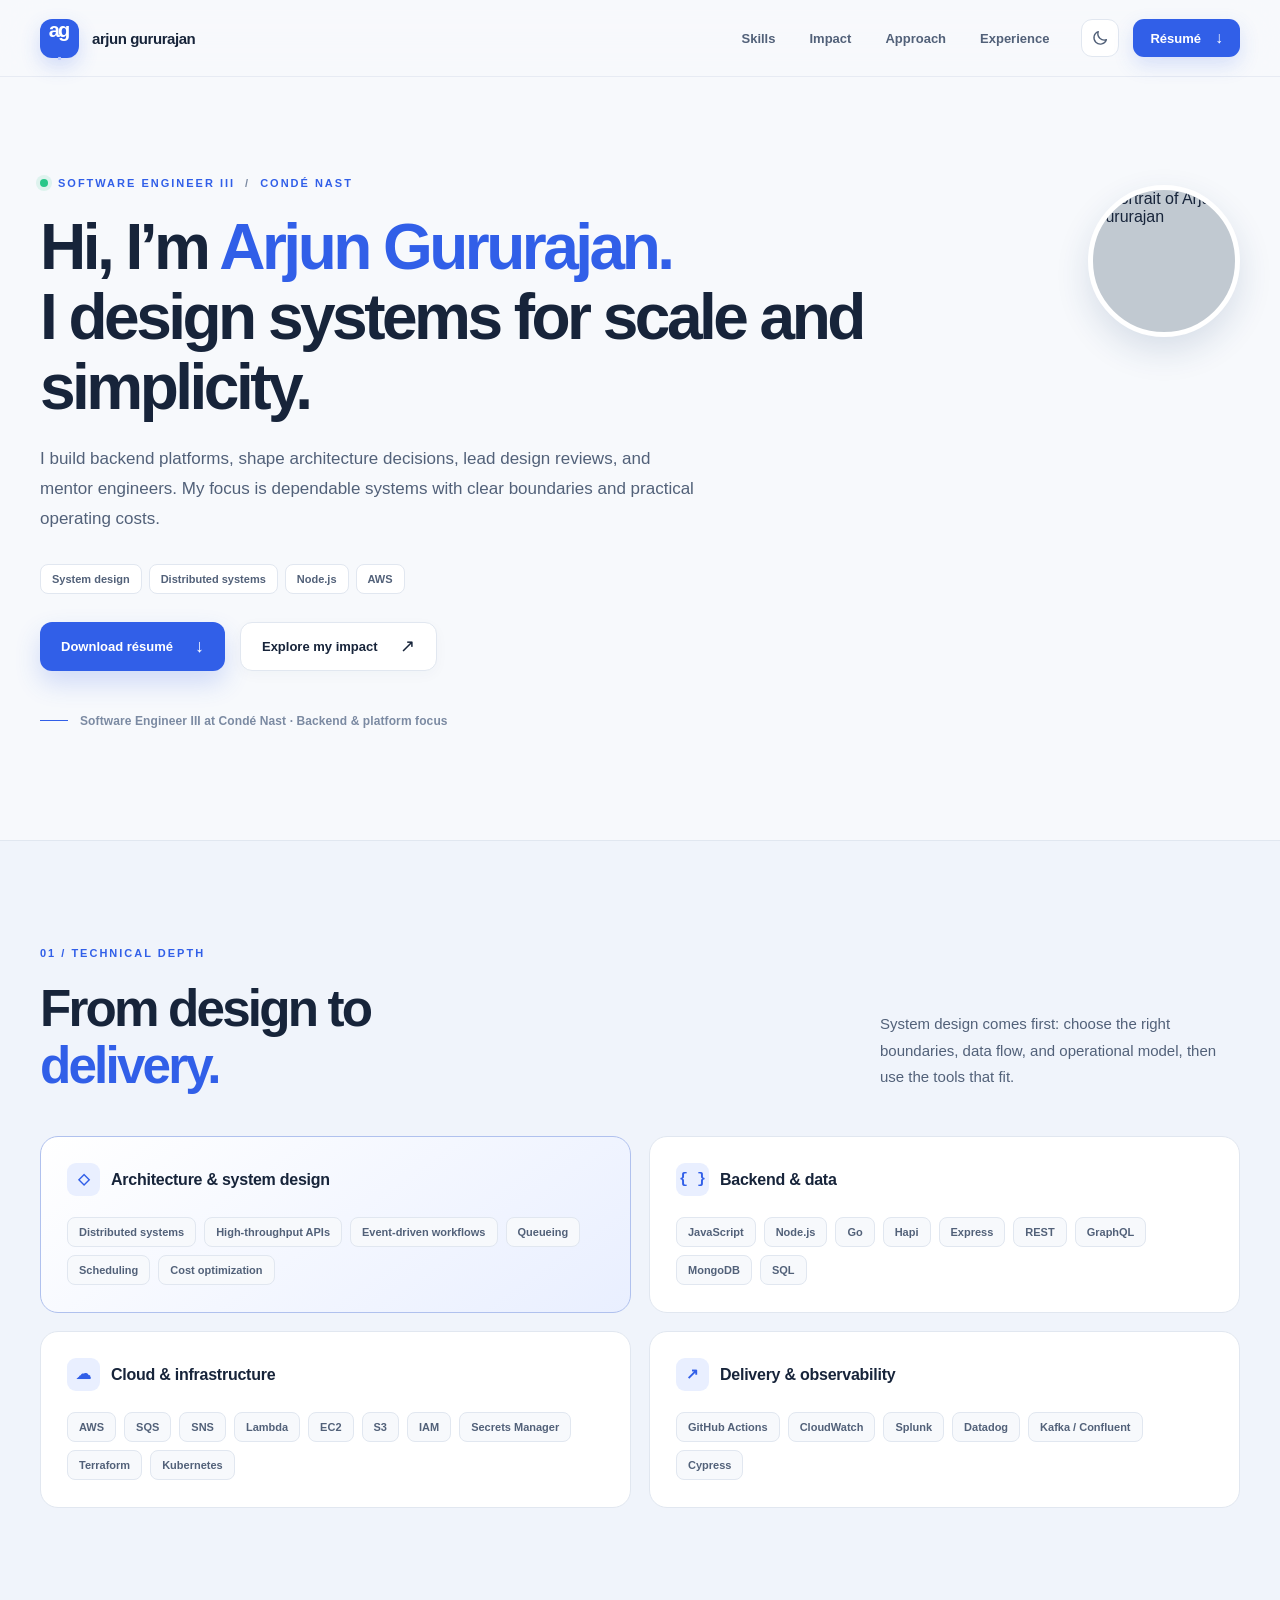
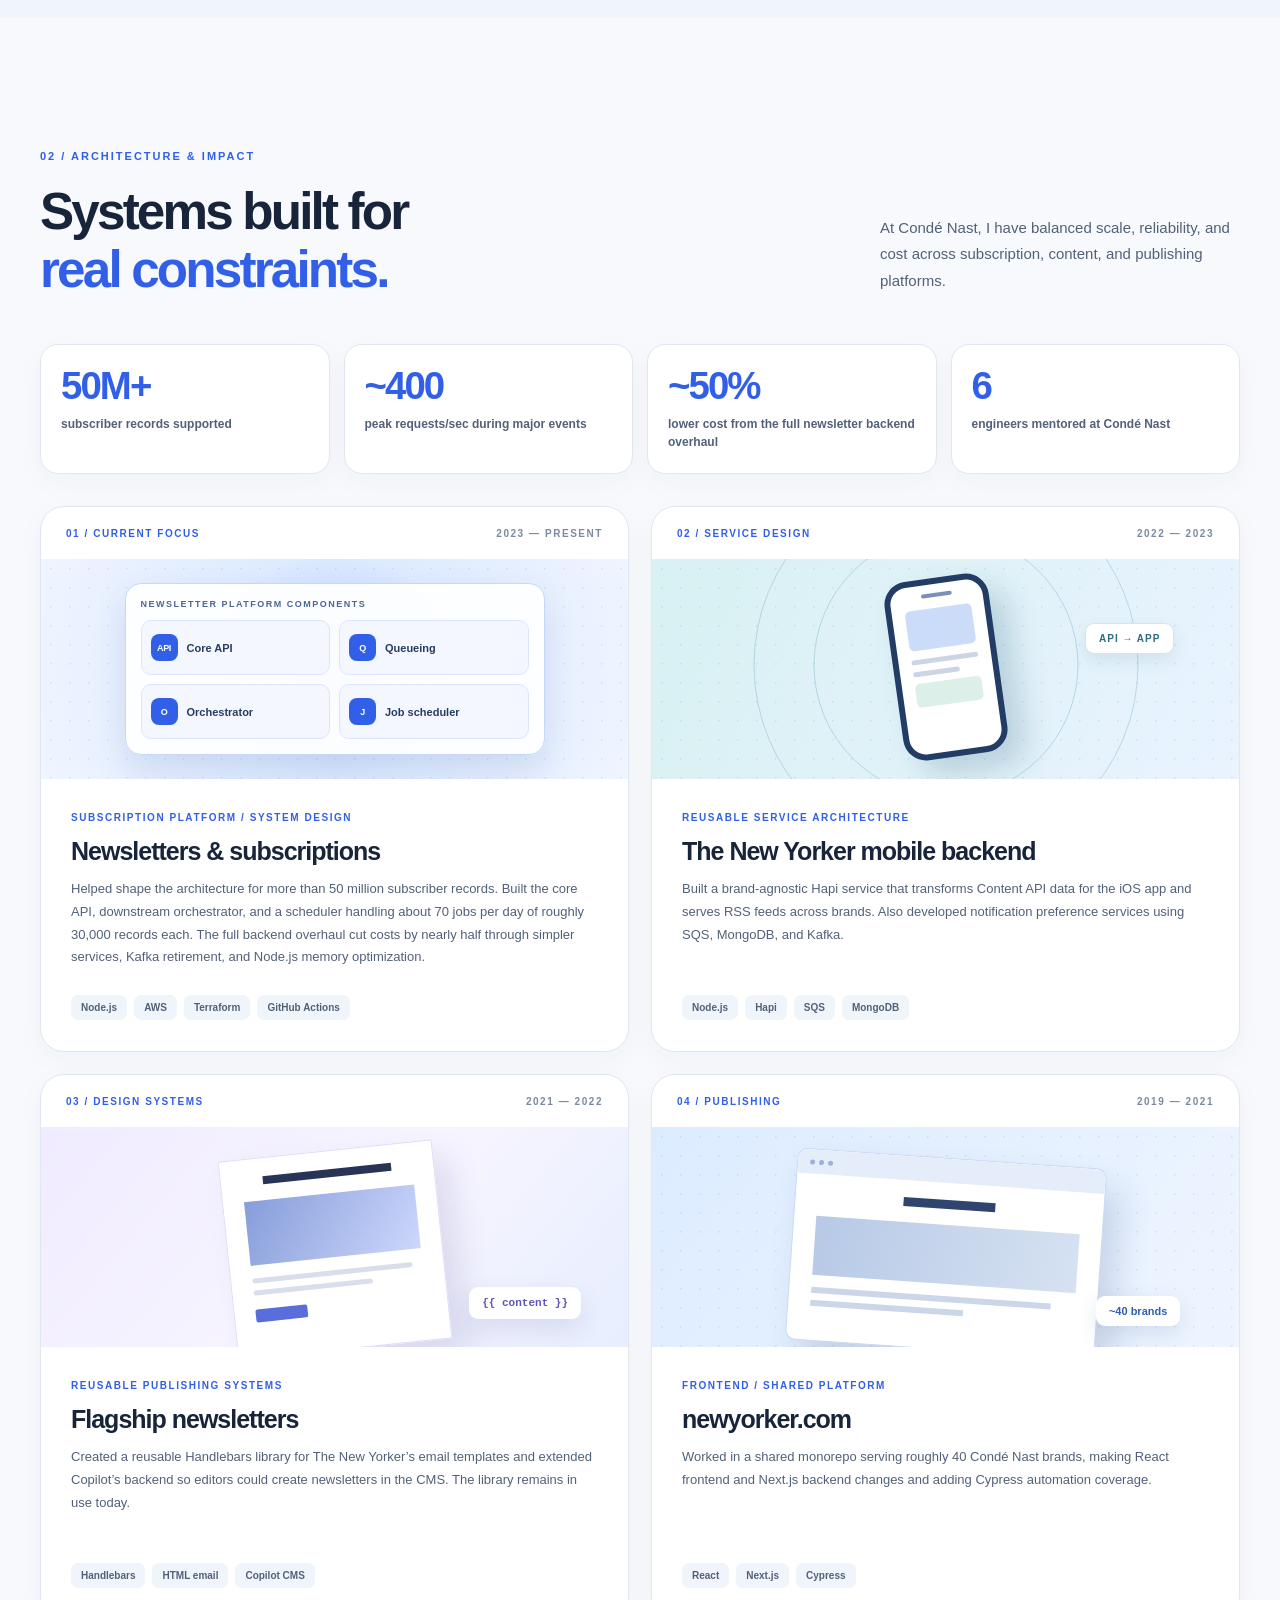
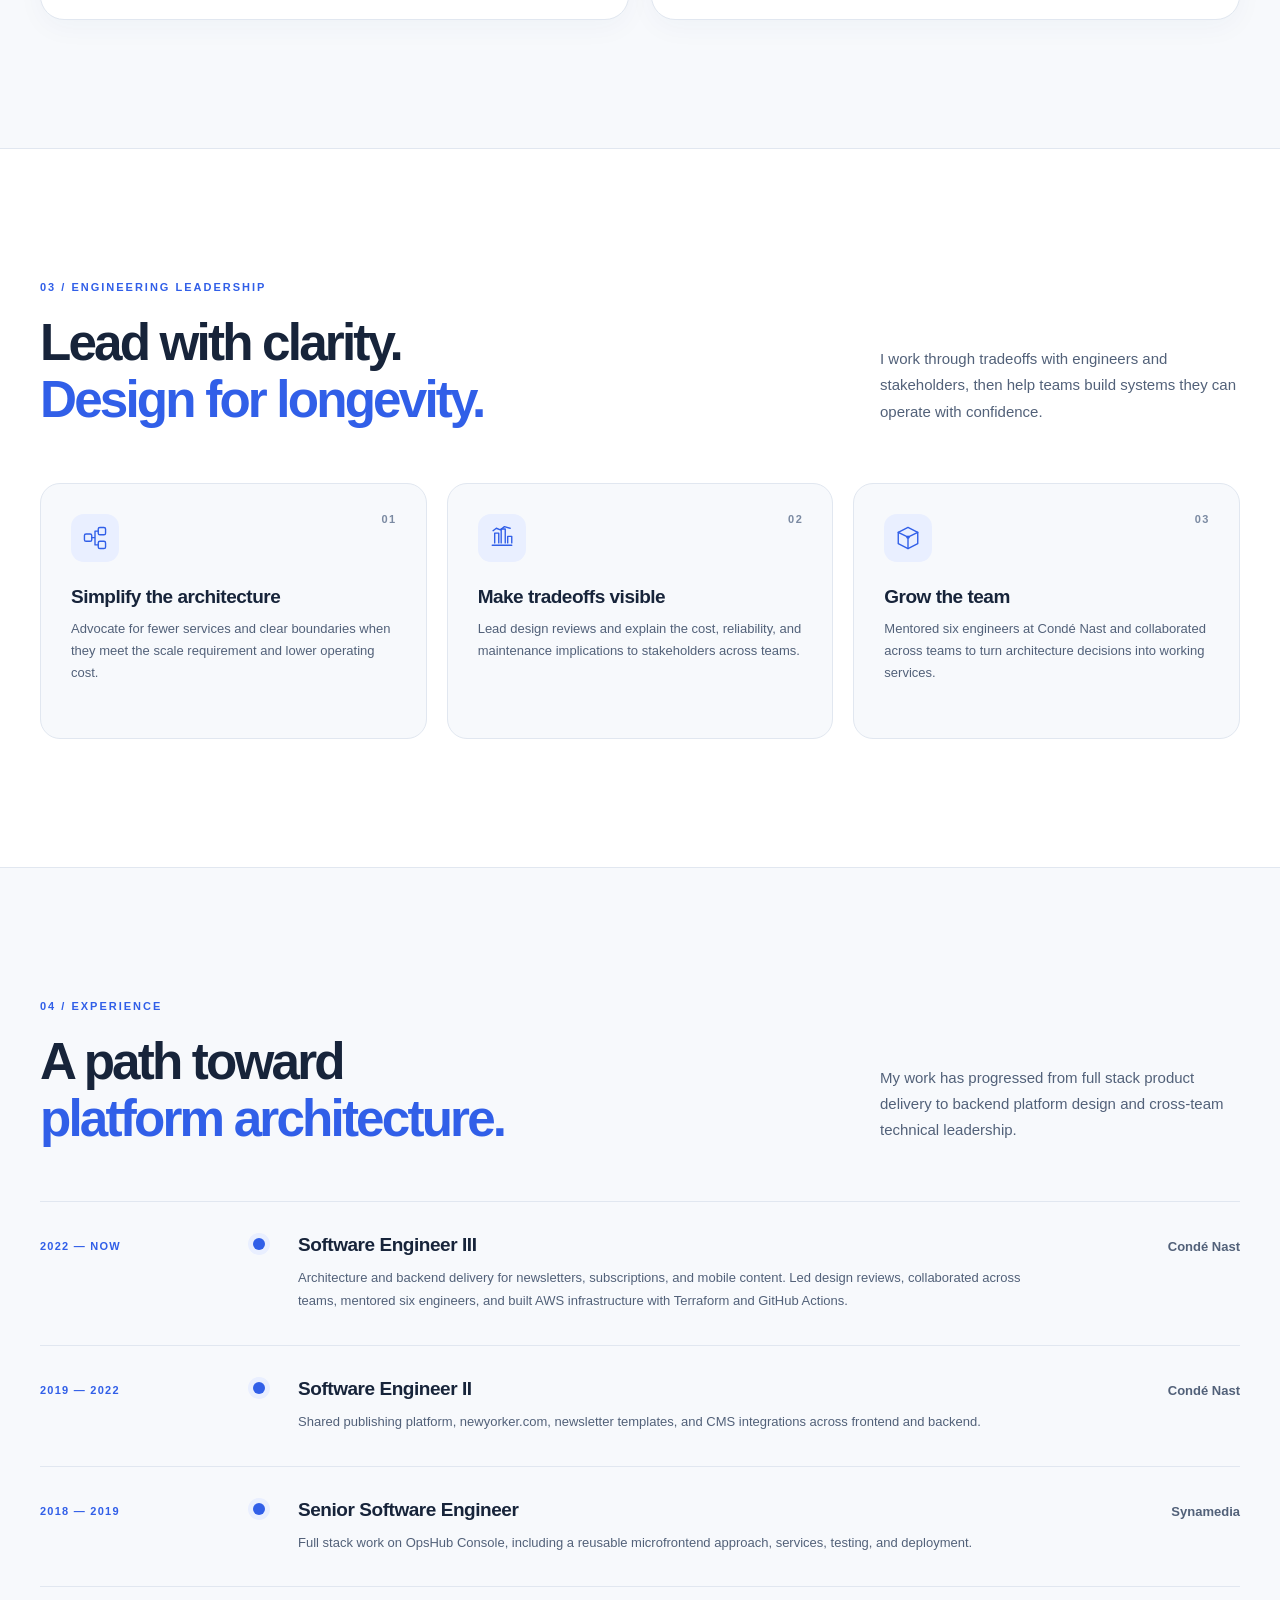
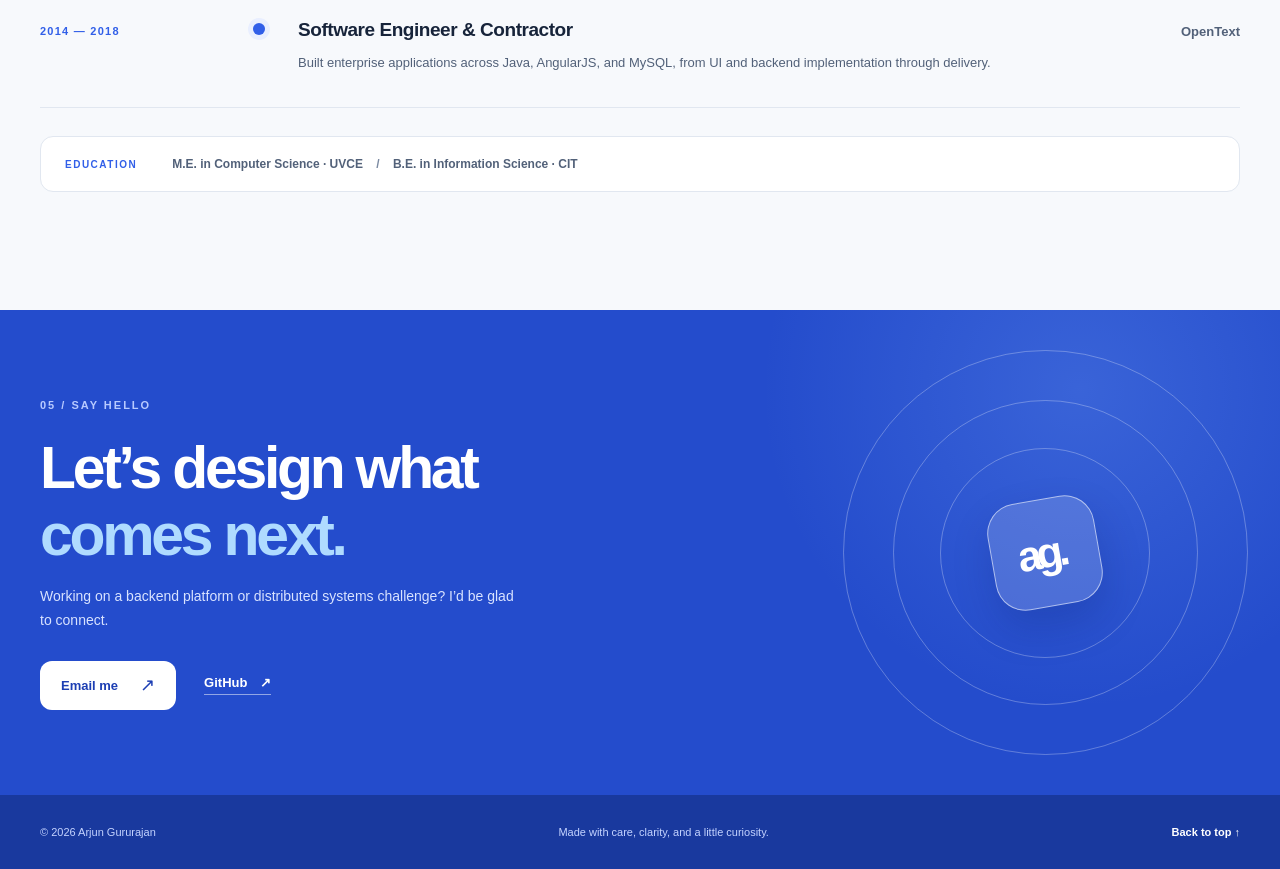
==== index.html @ 837098ab "Add files via upload" ====
<!doctype html>
<html lang="en">
  <head>
    <meta charset="UTF-8" />
    <meta name="viewport" content="width=device-width, initial-scale=1" />
    <meta name="theme-color" content="#f7f9fc" />
    <meta name="description" content="Arjun Gururajan is a Software Engineer III at Condé Nast focused on backend platforms, distributed systems, and practical system design." />
    <meta property="og:type" content="website" />
    <meta property="og:title" content="Arjun Gururajan — Software Engineer III" />
    <meta property="og:description" content="Backend platforms, distributed systems, and architecture designed for scale and simplicity." />
    <title>Arjun Gururajan — Software Engineer III</title>
    <link rel="icon" type="image/svg+xml" href="./favicon.svg" />
    <link rel="stylesheet" href="./styles.css" />
    <script defer src="./script.js"></script>
  </head>
  <body>
    <div class="scroll-progress" aria-hidden="true"></div>
    <a class="skip-link" href="#main">Skip to content</a>

    <header class="site-header" id="top">
      <div class="header-inner shell">
        <a class="brand" href="#top" aria-label="Arjun Gururajan, back to top">
          <span class="brand-mark">ag<span class="brand-dot">.</span></span>
          <span class="brand-name">arjun gururajan</span>
        </a>

        <nav class="desktop-nav" aria-label="Main navigation">
          <a href="#stack">Skills</a>
          <a href="#work">Impact</a>
          <a href="#approach">Approach</a>
          <a href="#experience">Experience</a>
        </nav>

        <div class="header-actions">
          <button class="icon-button theme-toggle" type="button" aria-label="Switch to dark mode" title="Toggle color theme">
            <svg class="sun-icon" viewBox="0 0 24 24" fill="none" stroke="currentColor" stroke-width="1.8" stroke-linecap="round" stroke-linejoin="round" aria-hidden="true"><circle cx="12" cy="12" r="4"/><path d="M12 2v2m0 16v2M4.93 4.93l1.42 1.42m11.3 11.3 1.42 1.42M2 12h2m16 0h2M4.93 19.07l1.42-1.42m11.3-11.3 1.42-1.42"/></svg>
            <svg class="moon-icon" viewBox="0 0 24 24" fill="none" stroke="currentColor" stroke-width="1.8" stroke-linecap="round" stroke-linejoin="round" aria-hidden="true"><path d="M20.5 14.3A8.5 8.5 0 0 1 9.7 3.5 8.5 8.5 0 1 0 20.5 14.3Z"/></svg>
          </button>
          <a class="header-contact" href="./output/pdf/Arjun_Gururajan_Staff_Engineer_Resume.pdf" download="Arjun_Gururajan_Staff_Engineer_Resume.pdf">Résumé <span aria-hidden="true">↓</span></a>
          <button class="icon-button menu-toggle" type="button" aria-label="Open menu" aria-expanded="false" aria-controls="mobile-nav">
            <span></span><span></span>
          </button>
        </div>
      </div>
      <nav class="mobile-nav" id="mobile-nav" aria-label="Mobile navigation" hidden>
        <a href="#stack">Skills</a>
        <a href="#work">Impact</a>
        <a href="#approach">Approach</a>
        <a href="#experience">Experience</a>
        <a href="#contact">Contact</a>
        <a href="./output/pdf/Arjun_Gururajan_Staff_Engineer_Resume.pdf" download="Arjun_Gururajan_Staff_Engineer_Resume.pdf">Download résumé ↓</a>
      </nav>
    </header>

    <main id="main">
      <section class="hero shell" aria-labelledby="hero-title">
        <div class="hero-copy reveal">
          <div class="hero-intro"><img class="hero-mobile-avatar" src="./assets/arjun-gururajan.jpg" alt="" width="56" height="56" /><div class="eyebrow"><span class="status-dot"></span> SOFTWARE ENGINEER III <span class="eyebrow-sep">/</span> CONDÉ NAST</div></div>
          <h1 id="hero-title">Hi, I’m <em>Arjun Gururajan.</em><br />I design systems for scale and simplicity.</h1>
          <p class="hero-lede">I build backend platforms, shape architecture decisions, lead design reviews, and mentor engineers. My focus is dependable systems with clear boundaries and practical operating costs.</p>
          <div class="hero-skillline" aria-label="Core skills"><span>System design</span><span>Distributed systems</span><span>Node.js</span><span>AWS</span></div>
          <div class="hero-ctas">
            <a class="button button-primary" href="./output/pdf/Arjun_Gururajan_Staff_Engineer_Resume.pdf" download="Arjun_Gururajan_Staff_Engineer_Resume.pdf">Download résumé <span aria-hidden="true">↓</span></a>
            <a class="button button-quiet" href="#work">Explore my impact <span aria-hidden="true">↗</span></a>
          </div>
          <div class="hero-footnote"><span class="footnote-line"></span> Software Engineer III at Condé Nast · Backend &amp; platform focus</div>
        </div>

        <div class="portrait-composition reveal"><img class="portrait-thumb" src="./assets/arjun-gururajan.jpg" alt="Portrait of Arjun Gururajan" width="152" height="152" /></div>
      </section>

      <section class="section stack-section" id="stack" aria-labelledby="stack-title"><div class="shell"><div class="section-heading reveal"><div><span class="section-kicker">01 / TECHNICAL DEPTH</span><h2 id="stack-title">From design to<br /><span>delivery.</span></h2></div><p>System design comes first: choose the right boundaries, data flow, and operational model, then use the tools that fit.</p></div>
        <div class="stack-grid">
          <div class="stack-group stack-group-feature reveal"><div class="stack-group-heading"><span class="stack-glyph">◇</span><h3>Architecture &amp; system design</h3></div><div class="skill-list"><span>Distributed systems</span><span>High-throughput APIs</span><span>Event-driven workflows</span><span>Queueing</span><span>Scheduling</span><span>Cost optimization</span></div></div>
          <div class="stack-group reveal"><div class="stack-group-heading"><span class="stack-glyph">{ }</span><h3>Backend &amp; data</h3></div><div class="skill-list"><span>JavaScript</span><span>Node.js</span><span>Go</span><span>Hapi</span><span>Express</span><span>REST</span><span>GraphQL</span><span>MongoDB</span><span>SQL</span></div></div>
          <div class="stack-group reveal"><div class="stack-group-heading"><span class="stack-glyph">☁</span><h3>Cloud &amp; infrastructure</h3></div><div class="skill-list"><span>AWS</span><span>SQS</span><span>SNS</span><span>Lambda</span><span>EC2</span><span>S3</span><span>IAM</span><span>Secrets Manager</span><span>Terraform</span><span>Kubernetes</span></div></div>
          <div class="stack-group reveal"><div class="stack-group-heading"><span class="stack-glyph">↗</span><h3>Delivery &amp; observability</h3></div><div class="skill-list"><span>GitHub Actions</span><span>CloudWatch</span><span>Splunk</span><span>Datadog</span><span>Kafka / Confluent</span><span>Cypress</span></div></div>
        </div>
      </div></section>

      <section class="section shell" id="work" aria-labelledby="work-title">
        <div class="section-heading reveal">
          <div><span class="section-kicker">02 / ARCHITECTURE &amp; IMPACT</span><h2 id="work-title">Systems built for<br /><span>real constraints.</span></h2></div>
          <p>At Condé Nast, I have balanced scale, reliability, and cost across subscription, content, and publishing platforms.</p>
        </div>

        <div class="impact-grid reveal" aria-label="Selected platform outcomes">
          <div class="impact-stat"><strong>50M+</strong><span>subscriber records supported</span></div>
          <div class="impact-stat"><strong>~400</strong><span>peak requests/sec during major events</span></div>
          <div class="impact-stat"><strong>~50%</strong><span>lower cost from the full newsletter backend overhaul</span></div>
          <div class="impact-stat"><strong>6</strong><span>engineers mentored at Condé Nast</span></div>
        </div>

        <div class="project-grid">
          <article class="project-card project-feature reveal">
            <div class="card-top"><span class="project-index">01 / CURRENT FOCUS</span><span class="project-period">2023 — PRESENT</span></div>
            <div class="project-visual visual-subscriptions" aria-hidden="true">
              <div class="system-board">
                <div class="system-board-label">Newsletter platform components</div>
                <div class="system-grid">
                  <div class="system-node"><span class="system-node-mark">API</span><span>Core API</span></div>
                  <div class="system-node"><span class="system-node-mark">Q</span><span>Queueing</span></div>
                  <div class="system-node"><span class="system-node-mark">O</span><span>Orchestrator</span></div>
                  <div class="system-node"><span class="system-node-mark">J</span><span>Job scheduler</span></div>
                </div>
              </div>
            </div>
            <div class="project-body"><span class="project-type">SUBSCRIPTION PLATFORM / SYSTEM DESIGN</span><h3>Newsletters &amp; subscriptions</h3><p>Helped shape the architecture for more than 50 million subscriber records. Built the core API, downstream orchestrator, and a scheduler handling about 70 jobs per day of roughly 30,000 records each. The full backend overhaul cut costs by nearly half through simpler services, Kafka retirement, and Node.js memory optimization.</p><div class="tag-row"><span>Node.js</span><span>AWS</span><span>Terraform</span><span>GitHub Actions</span></div></div>
          </article>

          <article class="project-card reveal">
            <div class="card-top"><span class="project-index">02 / SERVICE DESIGN</span><span class="project-period">2022 — 2023</span></div>
            <div class="project-visual visual-mobile" aria-hidden="true"><div class="phone-outline"><span class="phone-speaker"></span><span class="phone-block"></span><span class="phone-line"></span><span class="phone-line short"></span><span class="phone-block second"></span></div><span class="mobile-orbit orbit-a"></span><span class="mobile-orbit orbit-b"></span><span class="mobile-badge">API → APP</span></div>
            <div class="project-body"><span class="project-type">REUSABLE SERVICE ARCHITECTURE</span><h3>The New Yorker mobile backend</h3><p>Built a brand-agnostic Hapi service that transforms Content API data for the iOS app and serves RSS feeds across brands. Also developed notification preference services using SQS, MongoDB, and Kafka.</p><div class="tag-row"><span>Node.js</span><span>Hapi</span><span>SQS</span><span>MongoDB</span></div></div>
          </article>

          <article class="project-card reveal">
            <div class="card-top"><span class="project-index">03 / DESIGN SYSTEMS</span><span class="project-period">2021 — 2022</span></div>
            <div class="project-visual visual-newsletter" aria-hidden="true"><div class="mail-sheet"><span class="mail-masthead"></span><span class="mail-hero"></span><span class="mail-line"></span><span class="mail-line small"></span><span class="mail-button"></span></div><span class="template-code">{{ content }}</span></div>
            <div class="project-body"><span class="project-type">REUSABLE PUBLISHING SYSTEMS</span><h3>Flagship newsletters</h3><p>Created a reusable Handlebars library for The New Yorker’s email templates and extended Copilot’s backend so editors could create newsletters in the CMS. The library remains in use today.</p><div class="tag-row"><span>Handlebars</span><span>HTML email</span><span>Copilot CMS</span></div></div>
          </article>

          <article class="project-card reveal">
            <div class="card-top"><span class="project-index">04 / PUBLISHING</span><span class="project-period">2019 — 2021</span></div>
            <div class="project-visual visual-publishing" aria-hidden="true"><div class="browser-window"><div class="browser-bar"><i></i><i></i><i></i></div><div class="browser-inner"><span class="browser-head"></span><span class="browser-feature"></span><span class="browser-copy"></span><span class="browser-copy small"></span></div></div><span class="brand-pill">~40 brands</span></div>
            <div class="project-body"><span class="project-type">FRONTEND / SHARED PLATFORM</span><h3>newyorker.com</h3><p>Worked in a shared monorepo serving roughly 40 Condé Nast brands, making React frontend and Next.js backend changes and adding Cypress automation coverage.</p><div class="tag-row"><span>React</span><span>Next.js</span><span>Cypress</span></div></div>
          </article>
        </div>
      </section>

      <section class="section approach-section" id="approach" aria-labelledby="approach-title">
        <div class="shell">
          <div class="section-heading reveal"><div><span class="section-kicker">03 / ENGINEERING LEADERSHIP</span><h2 id="approach-title">Lead with clarity.<br /><span>Design for longevity.</span></h2></div><p>I work through tradeoffs with engineers and stakeholders, then help teams build systems they can operate with confidence.</p></div>
          <div class="principle-grid">
            <article class="principle-card reveal"><span class="principle-number">01</span><div class="principle-icon"><svg viewBox="0 0 32 32" fill="none" stroke="currentColor" stroke-width="1.7" stroke-linecap="round" stroke-linejoin="round" aria-hidden="true"><rect x="3" y="11" width="9" height="9" rx="2"/><rect x="20" y="3" width="9" height="9" rx="2"/><rect x="20" y="20" width="9" height="9" rx="2"/><path d="M12 15.5h4V7.5h4M16 15.5v9h4"/></svg></div><h3>Simplify the architecture</h3><p>Advocate for fewer services and clear boundaries when they meet the scale requirement and lower operating cost.</p></article>
            <article class="principle-card reveal"><span class="principle-number">02</span><div class="principle-icon"><svg viewBox="0 0 32 32" fill="none" stroke="currentColor" stroke-width="1.7" stroke-linecap="round" stroke-linejoin="round" aria-hidden="true"><path d="M4 25h24M7 22V10h5v12m3 0V5h5v17m3 0v-8h5v8"/><path d="m5 7 4-3 5 2 5-4 7 2"/></svg></div><h3>Make tradeoffs visible</h3><p>Lead design reviews and explain the cost, reliability, and maintenance implications to stakeholders across teams.</p></article>
            <article class="principle-card reveal"><span class="principle-number">03</span><div class="principle-icon"><svg viewBox="0 0 32 32" fill="none" stroke="currentColor" stroke-width="1.7" stroke-linecap="round" stroke-linejoin="round" aria-hidden="true"><path d="M16 3 28 9v14l-12 6L4 23V9l12-6Z"/><path d="m4 9 12 6 12-6M16 15v14"/><circle cx="16" cy="15" r="2" fill="currentColor" stroke="none"/></svg></div><h3>Grow the team</h3><p>Mentored six engineers at Condé Nast and collaborated across teams to turn architecture decisions into working services.</p></article>
          </div>
        </div>
      </section>

      <section class="section shell experience-section" id="experience" aria-labelledby="experience-title">
        <div class="section-heading reveal"><div><span class="section-kicker">04 / EXPERIENCE</span><h2 id="experience-title">A path toward<br /><span>platform architecture.</span></h2></div><p>My work has progressed from full stack product delivery to backend platform design and cross-team technical leadership.</p></div>
        <div class="timeline">
          <article class="timeline-item reveal"><div class="timeline-date">2022 — NOW</div><div class="timeline-marker"></div><div class="timeline-content"><div class="timeline-title"><h3>Software Engineer III</h3><span>Condé Nast</span></div><p>Architecture and backend delivery for newsletters, subscriptions, and mobile content. Led design reviews, collaborated across teams, mentored six engineers, and built AWS infrastructure with Terraform and GitHub Actions.</p></div></article>
          <article class="timeline-item reveal"><div class="timeline-date">2019 — 2022</div><div class="timeline-marker"></div><div class="timeline-content"><div class="timeline-title"><h3>Software Engineer II</h3><span>Condé Nast</span></div><p>Shared publishing platform, newyorker.com, newsletter templates, and CMS integrations across frontend and backend.</p></div></article>
          <article class="timeline-item reveal"><div class="timeline-date">2018 — 2019</div><div class="timeline-marker"></div><div class="timeline-content"><div class="timeline-title"><h3>Senior Software Engineer</h3><span>Synamedia</span></div><p>Full stack work on OpsHub Console, including a reusable microfrontend approach, services, testing, and deployment.</p></div></article>
          <article class="timeline-item reveal"><div class="timeline-date">2014 — 2018</div><div class="timeline-marker"></div><div class="timeline-content"><div class="timeline-title"><h3>Software Engineer &amp; Contractor</h3><span>OpenText</span></div><p>Built enterprise applications across Java, AngularJS, and MySQL, from UI and backend implementation through delivery.</p></div></article>
        </div>
        <div class="education-note reveal"><span>EDUCATION</span><p>M.E. in Computer Science · UVCE <span aria-hidden="true">/</span> B.E. in Information Science · CIT</p></div>
      </section>



      <section class="contact-section" id="contact" aria-labelledby="contact-title"><div class="shell contact-inner"><div class="contact-copy reveal"><span class="section-kicker">05 / SAY HELLO</span><h2 id="contact-title">Let’s design what<br /><em>comes next.</em></h2><p>Working on a backend platform or distributed systems challenge? I’d be glad to connect.</p><div class="contact-actions"><a class="button button-light" href="mailto:nag9209@gmail.com?subject=Hello%20Arjun">Email me <span aria-hidden="true">↗</span></a><a class="contact-link" href="https://github.com/arjun9218" target="_blank" rel="noopener noreferrer">GitHub <span aria-hidden="true">↗</span></a></div></div><div class="contact-graphic reveal" aria-hidden="true"><span class="graphic-ring ring-one"></span><span class="graphic-ring ring-two"></span><span class="graphic-ring ring-three"></span><span class="graphic-center">ag.</span></div></div></section>
    </main>

    <footer class="site-footer"><div class="shell footer-inner"><p>© <span id="year">2026</span> Arjun Gururajan</p><span>Made with care, clarity, and a little curiosity.</span><a href="#top">Back to top ↑</a></div></footer>
  </body>
</html>
---- styles.css ----
:root{color-scheme:light;--bg:#f7f9fc;--surface:#fff;--surface-muted:#f0f4fb;--text:#17243a;--text-soft:#526179;--text-faint:#7b8aa2;--line:#e1e7f0;--blue:#315fe8;--blue-dark:#214ac6;--blue-pale:#e9efff;--cyan:#28b7c8;--shadow:0 18px 48px rgba(31,54,106,.07);--shadow-hover:0 24px 60px rgba(31,54,106,.12);--radius:24px;--header:76px}
html[data-theme="dark"]{color-scheme:dark;--bg:#0d1423;--surface:#141f32;--surface-muted:#1b2940;--text:#edf3ff;--text-soft:#afbdd4;--text-faint:#7e91b0;--line:#2a3a53;--blue:#84a2ff;--blue-dark:#a9bdff;--blue-pale:#26395c;--cyan:#60d7de;--shadow:0 18px 48px rgba(0,0,0,.17);--shadow-hover:0 24px 60px rgba(0,0,0,.26)}
*{box-sizing:border-box}html{scroll-behavior:smooth;scroll-padding-top:calc(var(--header) + 28px)}body{margin:0;background:var(--bg);color:var(--text);font-family:Inter,"SF Pro Display","Segoe UI",Arial,sans-serif;-webkit-font-smoothing:antialiased;text-rendering:optimizeLegibility}button,a{font:inherit}button{cursor:pointer}a{color:inherit;text-decoration:none}svg{display:block}::selection{background:#a9c0ff;color:#102653}.shell{width:min(100% - 72px,1200px);margin-inline:auto}.skip-link{position:fixed;top:-80px;left:20px;z-index:30;padding:12px 18px;background:var(--blue);color:#fff;border-radius:12px}.skip-link:focus{top:14px}.scroll-progress{position:fixed;z-index:30;top:0;left:0;height:3px;width:0;background:linear-gradient(90deg,var(--blue),var(--cyan));pointer-events:none}

/* Navigation */
.site-header{position:sticky;top:0;z-index:20;background:color-mix(in srgb,var(--bg) 88%,transparent);backdrop-filter:blur(20px);-webkit-backdrop-filter:blur(20px);border-bottom:1px solid color-mix(in srgb,var(--line) 72%,transparent)}.header-inner{height:var(--header);display:flex;align-items:center;justify-content:space-between;gap:32px}.brand{display:inline-flex;align-items:center;gap:13px;white-space:nowrap}.brand-mark{display:grid;place-items:center;width:39px;height:39px;background:var(--blue);border-radius:12px;color:#fff;font-size:20px;font-weight:800;letter-spacing:-2px;padding-right:2px;box-shadow:0 8px 20px rgba(49,95,232,.2)}.brand-dot{color:#b9caff}.brand-name{font-size:15px;font-weight:760;letter-spacing:-.45px}.desktop-nav{display:flex;align-items:center;gap:34px;margin-left:auto}.desktop-nav a{font-size:13px;font-weight:650;color:var(--text-soft);transition:color .2s}.desktop-nav a:hover,.desktop-nav a.active{color:var(--blue)}.header-actions{display:flex;align-items:center;gap:14px}.icon-button{height:38px;width:38px;display:grid;place-items:center;border:1px solid var(--line);border-radius:11px;background:var(--surface);color:var(--text-soft);transition:background .2s,border-color .2s,transform .2s}.icon-button:hover{background:var(--surface-muted);border-color:var(--blue);transform:translateY(-2px)}.icon-button svg{width:18px;height:18px}.sun-icon{display:none}html[data-theme="dark"] .sun-icon{display:block}html[data-theme="dark"] .moon-icon{display:none}.header-contact{display:inline-flex;align-items:center;gap:14px;height:38px;padding:0 17px;border-radius:11px;color:#fff;background:var(--blue);font-size:13px;font-weight:700;box-shadow:0 8px 20px rgba(49,95,232,.17);transition:transform .2s,box-shadow .2s,background .2s}.header-contact:hover{background:var(--blue-dark);transform:translateY(-2px);box-shadow:0 10px 25px rgba(49,95,232,.23)}.header-contact span{font-size:16px}.menu-toggle,.mobile-nav{display:none}

/* Hero */
.hero{display:grid;grid-template-columns:minmax(0,1.04fr) minmax(440px,.96fr);gap:54px;align-items:center;min-height:638px;padding-top:68px;padding-bottom:84px}.hero-copy{position:relative;z-index:1}.eyebrow,.section-kicker{font-size:11px;font-weight:800;letter-spacing:2px;color:var(--blue)}.eyebrow{display:flex;align-items:center;gap:10px;white-space:nowrap}.status-dot{width:8px;height:8px;background:#28c789;border-radius:50%;box-shadow:0 0 0 4px rgba(40,199,137,.12)}.eyebrow-sep{color:var(--text-faint)}h1,h2,h3,p{margin-top:0}h1,h2{letter-spacing:-.055em}h1{font-size:clamp(48px,5vw,76px);line-height:1.075;margin:27px 0 24px;max-width:660px;font-weight:790}h1 em{font-style:normal;color:var(--blue)}.hero-lede{font-size:17px;line-height:1.75;color:var(--text-soft);max-width:560px;margin-bottom:30px}.hero-ctas{display:flex;align-items:center;gap:15px;flex-wrap:wrap}.button{display:inline-flex;align-items:center;justify-content:center;gap:22px;min-height:49px;padding:0 21px;border-radius:12px;font-size:13px;font-weight:750;white-space:nowrap;transition:transform .23s,box-shadow .23s,background .23s}.button:hover{transform:translateY(-3px)}.button span{font-size:18px;font-weight:500}.button-primary{color:#fff;background:var(--blue);box-shadow:0 12px 26px rgba(49,95,232,.2)}.button-primary:hover{background:var(--blue-dark);box-shadow:0 16px 30px rgba(49,95,232,.28)}.button-quiet{background:var(--surface);border:1px solid var(--line);box-shadow:0 4px 14px rgba(30,57,102,.03)}.button-quiet:hover{background:var(--surface-muted)}.hero-footnote{display:flex;align-items:center;gap:12px;margin-top:49px;color:var(--text-faint);font-size:12px;font-weight:590;letter-spacing:.1px}.footnote-line{width:28px;height:1px;background:var(--blue)}
.hero-art{height:467px;position:relative;border-radius:30px;background:linear-gradient(140deg,#e8efff 0%,#f5f8ff 56%,#e6f4f8 100%);border:1px solid #e5ebf7;overflow:hidden;box-shadow:var(--shadow)}html[data-theme="dark"] .hero-art{background:linear-gradient(140deg,#1b2a49 0%,#15243b 56%,#14333e 100%);border-color:#273753}.art-grid{position:absolute;inset:0;background-image:linear-gradient(rgba(74,112,199,.065) 1px,transparent 1px),linear-gradient(90deg,rgba(74,112,199,.065) 1px,transparent 1px);background-size:29px 29px;mask-image:linear-gradient(90deg,transparent,#000 12%,#000 88%,transparent)}.art-glow{position:absolute;width:300px;height:300px;border-radius:50%;background:#8aacff;filter:blur(75px);opacity:.17;left:24%;top:18%}.flow-card{position:absolute;display:flex;align-items:center;gap:13px;background:var(--surface);border:1px solid var(--line);box-shadow:0 16px 40px rgba(37,72,130,.13)}.flow-card strong,.flow-card small{display:block}.flow-card strong{font-size:13px;letter-spacing:-.2px}.flow-card small{margin-top:5px;font-size:10px;color:var(--text-faint)}.flow-input,.flow-output{width:230px;height:72px;padding:12px 15px;border-radius:15px;left:50%;transform:translateX(-50%)}.flow-input{top:67px}.flow-output{bottom:67px}.flow-icon{width:38px;height:38px;display:grid;place-items:center;flex:none;border-radius:10px}.flow-icon svg{width:20px;height:20px}.input-icon{background:#e8efff;color:#315fe8}.output-icon{background:#ddf6ef;color:#18996f}html[data-theme="dark"] .input-icon{background:#293c67;color:#a9bfff}html[data-theme="dark"] .output-icon{background:#204c47;color:#62dbb6}.flow-core{left:50%;top:50%;transform:translate(-50%,-50%);width:322px;min-height:114px;padding:21px;border-radius:21px;border:1px solid #b7c9ff;z-index:2;box-shadow:0 21px 49px rgba(43,78,154,.2)}.core-symbol{position:relative;width:49px;height:49px;display:grid;grid-template-columns:repeat(2,1fr);gap:4px;flex:none;padding:10px;background:var(--blue);border-radius:14px;transform:rotate(-9deg)}.core-symbol span{background:white;border-radius:3px;opacity:.94}.core-symbol span:nth-child(2){opacity:.55}.core-symbol span:nth-child(3){opacity:.75}.core-text small:first-child{color:var(--blue);font-weight:800;letter-spacing:1.35px;font-size:9px}.core-text strong{margin-top:7px;font-size:16px;letter-spacing:-.35px}.core-text small:last-child{margin-top:7px;font-size:10px}.core-ring{position:absolute;width:362px;height:154px;left:50%;top:50%;transform:translate(-50%,-50%);border:1px solid rgba(74,110,201,.19);border-radius:28px;z-index:-1}.flow-connector{position:absolute;left:50%;width:2px;height:58px;background:linear-gradient(var(--blue),#a3bafd);transform:translateX(-50%);overflow:hidden}.connector-one{top:139px}.connector-two{bottom:139px}.flow-connector span{position:absolute;left:-2px;top:-10px;width:6px;height:16px;border-radius:10px;background:var(--blue);box-shadow:0 0 10px var(--blue);animation:travel 2.3s linear infinite}.connector-two span{animation-delay:1.15s}.float-label{position:absolute;display:flex;align-items:center;gap:8px;z-index:3;color:#57709e;font-size:10px;font-weight:750;letter-spacing:.5px}.label-top{top:27px;right:26px}.label-bottom{bottom:25px;left:28px}.mini-orbit{width:7px;height:7px;border-radius:50%;background:#27c997}.live-pulse{height:5px;width:22px;background:linear-gradient(90deg,#b8f1e0,#2bc998);border-radius:4px}.code-brackets{font-size:15px;font-weight:700;color:var(--blue)}@keyframes travel{to{top:70px}}
.signal-strip{border-top:1px solid var(--line);border-bottom:1px solid var(--line);background:var(--surface)}.signal-inner{min-height:114px;display:flex;align-items:center;justify-content:space-between;gap:22px}.signal-inner p{margin:0;display:flex;flex-direction:column;gap:7px;flex:1}.signal-inner strong{font-size:14px;letter-spacing:.6px}.signal-inner span:not(.signal-divider){font-size:12px;color:var(--text-faint)}.signal-divider{height:36px;width:1px;background:var(--line)}

/* Sections */
.section{padding-top:128px;padding-bottom:128px}.section-heading{display:flex;align-items:end;justify-content:space-between;gap:54px;margin-bottom:54px}.section-heading>div{flex:1}.section-heading h2{font-size:clamp(39px,4vw,60px);line-height:1.12;margin:19px 0 0;font-weight:770}.section-heading h2 span{color:var(--blue)}.section-heading>p{max-width:360px;color:var(--text-soft);font-size:15px;line-height:1.75;margin:0 0 4px}
.project-grid{display:grid;grid-template-columns:repeat(2,minmax(0,1fr));gap:22px}.project-card{min-width:0;background:var(--surface);border:1px solid var(--line);border-radius:var(--radius);overflow:hidden;box-shadow:0 8px 28px rgba(31,54,106,.035);transition:transform .3s,box-shadow .3s,border-color .3s}.project-card:hover{transform:translateY(-7px);box-shadow:var(--shadow-hover);border-color:color-mix(in srgb,var(--blue) 37%,var(--line))}.card-top{height:52px;padding:0 25px;display:flex;align-items:center;justify-content:space-between;gap:10px}.project-index,.project-period,.project-type{font-size:10px;font-weight:800;letter-spacing:1.55px}.project-index{color:var(--blue)}.project-period{color:var(--text-faint)}.project-visual{position:relative;height:220px;overflow:hidden}.project-body{padding:28px 30px 31px}.project-type{color:var(--blue)}.project-body h3{margin:11px 0 12px;font-size:25px;letter-spacing:-1px;line-height:1.2}.project-body p{min-height:96px;margin:0;color:var(--text-soft);font-size:13px;line-height:1.75}.tag-row{display:flex;flex-wrap:wrap;gap:7px;margin-top:21px}.tag-row span{padding:7px 10px;border-radius:7px;background:var(--surface-muted);color:var(--text-soft);font-size:10px;font-weight:700}
.visual-subscriptions{display:grid;place-items:center;background:radial-gradient(circle at 50% 48%,#c2d4ff 0,#deebff 37%,#f0f5ff 100%)}.visual-subscriptions:before,.visual-mobile:before,.visual-publishing:before{content:"";position:absolute;inset:0;background-image:radial-gradient(#6284cd 1px,transparent 1px);background-size:19px 19px;opacity:.14}.system-board{position:relative;z-index:1;width:min(100% - 48px,420px);padding:15px;border:1px solid #c6d8fa;border-radius:16px;background:rgba(255,255,255,.93);box-shadow:0 15px 34px rgba(34,69,133,.13)}.system-board-label{margin-bottom:11px;color:#4d6695;font-size:9px;font-weight:800;letter-spacing:1.5px;text-transform:uppercase}.system-grid{display:grid;grid-template-columns:repeat(2,minmax(0,1fr));gap:9px}.system-node{display:flex;align-items:center;gap:9px;min-width:0;min-height:55px;padding:9px;background:#f4f7ff;border:1px solid #dae5fb;border-radius:10px;color:#263c63;font-size:11px;font-weight:750}.system-node-mark{display:grid;place-items:center;flex:none;width:27px;height:27px;border-radius:8px;background:#315fe8;color:#fff;font-size:9px;font-weight:800;letter-spacing:-.4px}.system-node span:last-child{min-width:0}
.visual-mobile{background:linear-gradient(115deg,#d8f1f2,#e9f3ff)}.phone-outline{position:absolute;width:105px;height:180px;left:50%;top:18px;transform:translateX(-50%) rotate(-8deg);background:#fff;border:6px solid #223c66;border-radius:23px;box-shadow:16px 17px 30px rgba(28,83,113,.21);padding:24px 13px}.phone-speaker{position:absolute;width:31px;height:4px;top:9px;left:50%;transform:translateX(-50%);border-radius:4px;background:#7991b8}.phone-block{display:block;width:100%;height:40px;background:#cbdcf8;border-radius:5px;margin-bottom:9px}.phone-line{display:block;width:100%;height:5px;background:#cbd5e5;border-radius:5px;margin:7px 0}.phone-line.short{width:70%}.phone-block.second{height:24px;background:#dcefe9}.mobile-orbit{position:absolute;left:50%;top:48%;border:1px solid rgba(64,136,163,.27);border-radius:50%;transform:translate(-50%,-50%)}.orbit-a{width:265px;height:265px}.orbit-b{width:385px;height:385px}.mobile-badge{position:absolute;right:11%;top:64px;padding:9px 13px;border:1px solid #d6e5ec;border-radius:9px;background:#fff;color:#2c6b80;font-size:10px;font-weight:800;letter-spacing:1px;box-shadow:0 7px 17px rgba(25,89,113,.1)}
.visual-newsletter{background:linear-gradient(130deg,#f0ebff,#f7f5ff 53%,#e7eefe)}.mail-sheet{position:absolute;width:215px;height:200px;top:23px;left:50%;transform:translateX(-50%) rotate(-6deg);background:#fff;border:1px solid #e2dcfa;box-shadow:15px 17px 30px rgba(89,73,150,.15);padding:18px 21px}.mail-masthead{display:block;width:76%;height:8px;background:#273456;margin:0 auto 16px}.mail-hero{display:block;width:100%;height:64px;background:linear-gradient(125deg,#879dda,#ccd7fb);margin-bottom:13px}.mail-line{display:block;width:94%;height:5px;background:#d9deeb;border-radius:3px;margin-bottom:7px}.mail-line.small{width:70%}.mail-button{display:block;width:52px;height:13px;background:#596ddb;margin-top:14px;border-radius:2px}.template-code{position:absolute;right:8%;bottom:28px;padding:10px 13px;border-radius:9px;background:#fff;box-shadow:0 10px 25px rgba(95,83,153,.14);color:#5f56b4;font-size:11px;font-family:ui-monospace,SFMono-Regular,Menlo,monospace;font-weight:700}
.visual-publishing{background:linear-gradient(130deg,#dcecff,#eff5ff)}.browser-window{position:absolute;width:310px;height:192px;left:50%;top:31px;transform:translateX(-50%) rotate(4deg);background:#fff;border:1px solid #cbdaf2;border-radius:10px;box-shadow:15px 20px 34px rgba(39,74,127,.18);overflow:hidden}.browser-bar{height:24px;background:#e5edfa;display:flex;gap:4px;align-items:center;padding-left:12px}.browser-bar i{height:5px;width:5px;background:#9ab1d8;border-radius:50%}.browser-inner{padding:17px 22px}.browser-head{display:block;width:92px;height:9px;background:#2f456e;margin:0 auto 16px}.browser-feature{display:block;width:100%;height:59px;background:linear-gradient(100deg,#b7c9e6,#d6e2f2);margin-bottom:12px}.browser-copy{display:block;width:91%;height:6px;background:#cbd7e8;margin-bottom:7px}.browser-copy.small{width:58%}.brand-pill{position:absolute;right:10%;bottom:21px;padding:9px 13px;background:#fff;border-radius:9px;color:#305fb0;font-size:11px;font-weight:800;box-shadow:0 8px 21px rgba(42,77,125,.13)}

/* Principles */
.approach-section{background:var(--surface);border-block:1px solid var(--line)}.principle-grid{display:grid;grid-template-columns:repeat(3,minmax(0,1fr));gap:20px}.principle-card{position:relative;min-height:256px;padding:30px;border:1px solid var(--line);background:var(--bg);border-radius:20px;transition:transform .3s,border-color .3s}.principle-card:hover{transform:translateY(-5px);border-color:var(--blue)}.principle-number{position:absolute;top:29px;right:29px;color:var(--text-faint);font-size:11px;font-weight:800;letter-spacing:1.5px}.principle-icon{height:48px;width:48px;display:grid;place-items:center;margin-bottom:24px;border-radius:13px;background:var(--blue-pale);color:var(--blue)}.principle-icon svg{width:26px;height:26px}.principle-card h3{font-size:19px;letter-spacing:-.5px;margin-bottom:10px}.principle-card p{font-size:13px;line-height:1.7;color:var(--text-soft);margin:0}

/* Experience */
.experience-section{padding-bottom:118px}.timeline{border-top:1px solid var(--line)}.timeline-item{display:grid;grid-template-columns:180px 30px minmax(0,1fr);gap:24px;padding:32px 0;border-bottom:1px solid var(--line)}.timeline-date{color:var(--blue);font-size:11px;font-weight:800;letter-spacing:1.25px;padding-top:6px}.timeline-marker{position:relative;width:12px;height:12px;border-radius:50%;background:var(--blue);margin:4px auto 0;box-shadow:0 0 0 5px var(--blue-pale)}.timeline-title{display:flex;align-items:baseline;justify-content:space-between;gap:15px}.timeline-title h3{font-size:19px;letter-spacing:-.45px;margin:0}.timeline-title span{color:var(--text-soft);font-size:13px;font-weight:650}.timeline-content p{max-width:740px;margin:11px 0 0;color:var(--text-soft);font-size:13px;line-height:1.75}.education-note{display:flex;align-items:center;gap:35px;margin-top:28px;padding:20px 24px;border:1px solid var(--line);border-radius:13px;background:var(--surface)}.education-note>span{color:var(--blue);font-size:10px;font-weight:800;letter-spacing:1.5px}.education-note p{margin:0;color:var(--text-soft);font-size:12px;font-weight:600}.education-note p span{padding:0 10px;color:var(--text-faint)}

/* Stack and contact */
.stack-section{background:var(--surface-muted);border-top:1px solid var(--line)}.stack-grid{display:grid;grid-template-columns:repeat(2,minmax(0,1fr));gap:18px}.stack-group{min-height:177px;background:var(--surface);border:1px solid var(--line);border-radius:18px;padding:26px}.stack-group-heading{display:flex;align-items:center;gap:11px;margin-bottom:21px}.stack-glyph{display:grid;place-items:center;width:33px;height:33px;border-radius:9px;background:var(--blue-pale);color:var(--blue);font-family:ui-monospace,SFMono-Regular,Menlo,monospace;font-size:15px;font-weight:800}.stack-group h3{font-size:16px;letter-spacing:-.25px;margin:0}.skill-list{display:flex;flex-wrap:wrap;gap:8px}.skill-list span{padding:8px 11px;border:1px solid var(--line);border-radius:8px;background:var(--bg);color:var(--text-soft);font-size:11px;font-weight:700}
.contact-section{position:relative;overflow:hidden;background:#244ccc;color:#fff}.contact-section:before{content:"";position:absolute;width:660px;height:660px;right:-130px;top:-250px;border-radius:50%;background:radial-gradient(circle,rgba(126,174,255,.24),transparent 68%)}.contact-inner{position:relative;display:flex;align-items:center;justify-content:space-between;min-height:425px;padding-block:85px}.contact-copy{position:relative;z-index:2}.contact-section .section-kicker{color:#b8caff}.contact-copy h2{font-size:clamp(42px,4.6vw,68px);line-height:1.13;margin:22px 0 17px}.contact-copy h2 em{font-style:normal;color:#afdbff}.contact-copy p{max-width:480px;color:#d9e3ff;font-size:14px;line-height:1.7;margin-bottom:28px}.contact-actions{display:flex;align-items:center;gap:28px}.button-light{background:#fff;color:#1c3eb3}.button-light:hover{background:#ebf3ff}.contact-link{font-size:13px;font-weight:750;border-bottom:1px solid rgba(255,255,255,.5);padding-bottom:4px}.contact-link span{margin-left:9px}.contact-link:hover{border-color:#fff}.contact-graphic{position:relative;width:390px;height:300px;flex:none;display:grid;place-items:center}.graphic-ring{position:absolute;border:1px solid rgba(255,255,255,.28);border-radius:50%}.ring-one{height:210px;width:210px}.ring-two{height:305px;width:305px}.ring-three{height:405px;width:405px}.graphic-center{position:relative;display:grid;place-items:center;width:108px;height:108px;border:1px solid rgba(255,255,255,.55);border-radius:30px;background:rgba(255,255,255,.16);box-shadow:0 19px 40px rgba(2,23,95,.19);font-size:43px;font-weight:800;letter-spacing:-5px;transform:rotate(-10deg);padding-right:8px}.site-footer{background:#19399e;color:#c4d3ff}.footer-inner{min-height:74px;display:flex;align-items:center;justify-content:space-between;gap:20px;font-size:11px}.footer-inner p{margin:0}.footer-inner a{color:#fff;font-weight:700}.footer-inner a:hover{text-decoration:underline}

/* Motion */
.reveal{opacity:0;transform:translateY(22px);transition:opacity .7s ease,transform .7s cubic-bezier(.2,.75,.3,1)}.reveal.is-visible{opacity:1;transform:translateY(0)}.project-grid .reveal:nth-child(2),.principle-grid .reveal:nth-child(2),.stack-grid .reveal:nth-child(2){transition-delay:.08s}.project-grid .reveal:nth-child(3),.principle-grid .reveal:nth-child(3),.stack-grid .reveal:nth-child(3){transition-delay:.16s}.project-grid .reveal:nth-child(4),.stack-grid .reveal:nth-child(4){transition-delay:.24s}.hero-art.reveal.is-visible{transform:translateY(0)}

@media(max-width:1050px){.shell{width:min(100% - 48px,1200px)}.hero{grid-template-columns:minmax(0,1fr) minmax(360px,.85fr);gap:32px}.hero-art{height:420px}.hero h1{font-size:clamp(46px,5vw,63px)}.flow-input{top:50px}.flow-output{bottom:50px}.connector-one{top:122px}.connector-two{bottom:122px}.desktop-nav{gap:20px}}
@media(max-width:800px){:root{--header:68px}.desktop-nav,.header-contact{display:none}.menu-toggle{display:flex;flex-direction:column;align-items:center;justify-content:center;gap:5px}.menu-toggle span{height:2px;width:17px;border-radius:2px;background:currentColor;transition:transform .2s}.menu-toggle[aria-expanded="true"] span:first-child{transform:translateY(3.5px) rotate(45deg)}.menu-toggle[aria-expanded="true"] span:last-child{transform:translateY(-3.5px) rotate(-45deg)}.mobile-nav:not([hidden]){display:flex;flex-direction:column;padding:9px 24px 20px;border-top:1px solid var(--line);background:var(--surface)}.mobile-nav a{padding:12px 0;font-size:14px;font-weight:650;border-bottom:1px solid var(--line)}.hero{grid-template-columns:1fr;min-height:auto;padding-block:72px 80px;gap:50px}.hero-copy{max-width:700px}.hero-art{max-width:620px;width:100%;margin:auto}.hero-footnote{margin-top:35px}.section{padding-block:90px}.section-heading{align-items:start;flex-direction:column;gap:20px;margin-bottom:38px}.section-heading>p{max-width:600px}.principle-grid{grid-template-columns:1fr}.principle-card{min-height:auto}.contact-graphic{width:230px}.graphic-ring.ring-three{height:320px;width:320px}}
@media(max-width:620px){.shell{width:min(100% - 36px,1200px)}.brand-name{font-size:14px}.hero{padding-top:58px;padding-bottom:64px;gap:42px}.eyebrow{font-size:9px;letter-spacing:1.4px;gap:7px}.hero h1{font-size:clamp(43px,10vw,60px);margin:23px 0 20px}.hero-lede{font-size:15px;line-height:1.7}.hero-art{height:370px;border-radius:23px}.flow-core{width:276px;min-height:100px;padding:17px}.core-symbol{width:43px;height:43px}.core-text strong{font-size:14px}.core-ring{width:302px;height:128px}.flow-input,.flow-output{width:205px;height:65px}.flow-input{top:42px}.flow-output{bottom:42px}.connector-one{top:107px;height:45px}.connector-two{bottom:107px;height:45px}.label-top{top:16px;right:17px}.label-bottom{bottom:15px;left:17px}.signal-inner{display:grid;grid-template-columns:1fr;gap:0;padding-block:9px}.signal-inner p{padding:17px 0}.signal-inner p+ .signal-divider{display:none}.signal-inner p:not(:first-child){border-top:1px solid var(--line)}.signal-divider{display:none}.section{padding-block:78px}.section-heading h2{font-size:clamp(38px,9vw,52px)}.project-grid,.stack-grid{grid-template-columns:1fr}.project-visual{height:205px}.project-body{padding:24px}.project-body p{min-height:auto}.timeline-item{grid-template-columns:85px 12px minmax(0,1fr);gap:12px;padding:26px 0}.timeline-date{font-size:9px;line-height:1.45;letter-spacing:.6px}.timeline-title{display:block}.timeline-title h3{font-size:16px;margin-bottom:5px}.timeline-title span{font-size:12px}.timeline-content p{font-size:12px}.education-note{align-items:start;flex-direction:column;gap:7px}.education-note p{line-height:1.65}.contact-inner{min-height:420px;padding-block:80px}.contact-copy h2{font-size:clamp(39px,9vw,55px)}.contact-graphic{position:absolute;right:-90px;bottom:-90px;opacity:.32}.footer-inner{flex-wrap:wrap;padding-block:22px;gap:10px}.footer-inner>span{order:3;width:100%}}
@media(max-width:370px){.brand-name{display:none}.eyebrow{font-size:8px}.hero-ctas{align-items:stretch}.hero-ctas .button{flex:1}.flow-core{width:250px}.core-ring{width:273px}.project-index,.project-period{font-size:9px;letter-spacing:1px}}
@media(prefers-reduced-motion:reduce){html{scroll-behavior:auto}*,*:before,*:after{animation-duration:.01ms!important;animation-iteration-count:1!important;transition-duration:.01ms!important}.reveal{opacity:1;transform:none}}

/* Filled controls keep readable contrast in both color themes. */
html[data-theme="dark"] .brand-mark,
html[data-theme="dark"] .header-contact,
html[data-theme="dark"] .button-primary{background:#4168df}
html[data-theme="dark"] .header-contact:hover,
html[data-theme="dark"] .button-primary:hover{background:#5279ef}
@media(max-width:620px){.system-board{width:calc(100% - 30px);padding:12px}.system-grid{gap:7px}.system-node{gap:7px;padding:7px;font-size:10px}.system-node-mark{width:24px;height:24px}}

/* Personal landing section and first-scan skills */
.hero{grid-template-columns:minmax(0,1fr) 152px;align-items:start;gap:48px;min-height:0;padding-top:100px;padding-bottom:112px}
.hero-copy{max-width:850px}
.hero-copy h1{max-width:850px;font-size:clamp(49px,5vw,69px);line-height:1.09;margin:24px 0 22px}
.hero-lede{max-width:660px}
.hero-intro{display:flex;align-items:center;gap:12px}
.hero-mobile-avatar{display:none}
.hero-skillline{display:flex;flex-wrap:wrap;gap:7px;margin:0 0 28px}
.hero-skillline span{padding:8px 11px;border:1px solid var(--line);border-radius:8px;background:var(--surface);color:var(--text-soft);font-size:11px;font-weight:750}
.hero-footnote{margin-top:43px}
.portrait-composition{width:152px;height:152px;justify-self:end;align-self:start;margin-top:8px}
.portrait-thumb{display:block;width:100%;height:100%;object-fit:cover;object-position:center 34%;border:5px solid var(--surface);border-radius:50%;box-shadow:0 14px 34px rgba(28,61,116,.14);background:#c1c9d1}
.stack-section{padding-top:102px;padding-bottom:110px}
.stack-section .section-heading{margin-bottom:42px}
.stack-group{transition:transform .25s,border-color .25s,box-shadow .25s}
.stack-group:hover{transform:translateY(-4px);border-color:color-mix(in srgb,var(--blue) 37%,var(--line));box-shadow:var(--shadow)}
.stack-group-feature{border-color:color-mix(in srgb,var(--blue) 28%,var(--line));background:linear-gradient(145deg,var(--surface),var(--blue-pale))}
.impact-grid{display:grid;grid-template-columns:repeat(4,minmax(0,1fr));gap:14px;margin:-8px 0 32px}
.impact-stat{min-width:0;padding:22px 20px;border:1px solid var(--line);border-radius:18px;background:var(--surface);box-shadow:0 8px 28px rgba(31,54,106,.035)}
.impact-stat strong{display:block;color:var(--blue);font-size:clamp(28px,3vw,39px);line-height:1;font-weight:800;letter-spacing:-.05em}
.impact-stat span{display:block;margin-top:11px;color:var(--text-soft);font-size:12px;line-height:1.45;font-weight:600}
@media(max-width:800px){.impact-grid{grid-template-columns:repeat(2,minmax(0,1fr));gap:12px}}
@media(max-width:620px){.impact-grid{margin-top:0;margin-bottom:24px}.impact-stat{padding:17px 15px}.impact-stat strong{font-size:31px}.impact-stat span{font-size:11px}}

@media(max-width:1050px){
  .hero{grid-template-columns:minmax(0,1fr) 128px;gap:28px;padding-top:80px;padding-bottom:92px}
  .hero-copy h1{font-size:clamp(46px,5vw,61px)}
  .portrait-composition{width:128px;height:128px}
}
@media(max-width:800px){
  .hero{grid-template-columns:1fr;padding-top:64px;padding-bottom:78px}
  .hero-copy{max-width:720px}
  .portrait-composition{display:none}
  .hero-mobile-avatar{display:block;width:56px;height:56px;flex:none;object-fit:cover;object-position:center 34%;border:3px solid var(--surface);border-radius:50%;box-shadow:0 6px 18px rgba(34,66,122,.13)}
  .hero-intro .eyebrow{white-space:normal;line-height:1.5}
  .stack-section{padding-top:82px;padding-bottom:82px}
}
@media(max-width:620px){
  .hero{padding-top:42px;padding-bottom:62px}
  .hero-intro{gap:12px}
  .hero-intro .eyebrow{display:block;font-size:9px}
  .hero-intro .status-dot{display:inline-block;margin-right:6px;vertical-align:1px}
  .hero-intro .eyebrow-sep{padding-inline:3px}
  .hero-copy h1{font-size:clamp(42px,9.8vw,58px);margin:21px 0 18px}
  .hero-lede{font-size:14px;margin-bottom:22px}
  .hero-skillline{gap:6px;margin-bottom:24px}
  .hero-skillline span{font-size:10px;padding:7px 9px}
  .hero-footnote{font-size:10px;margin-top:28px}
  .stack-section .section-heading{margin-bottom:32px}
}
@media(max-width:370px){
  .hero-copy h1{font-size:41px}
  .hero-ctas{align-items:stretch}
}
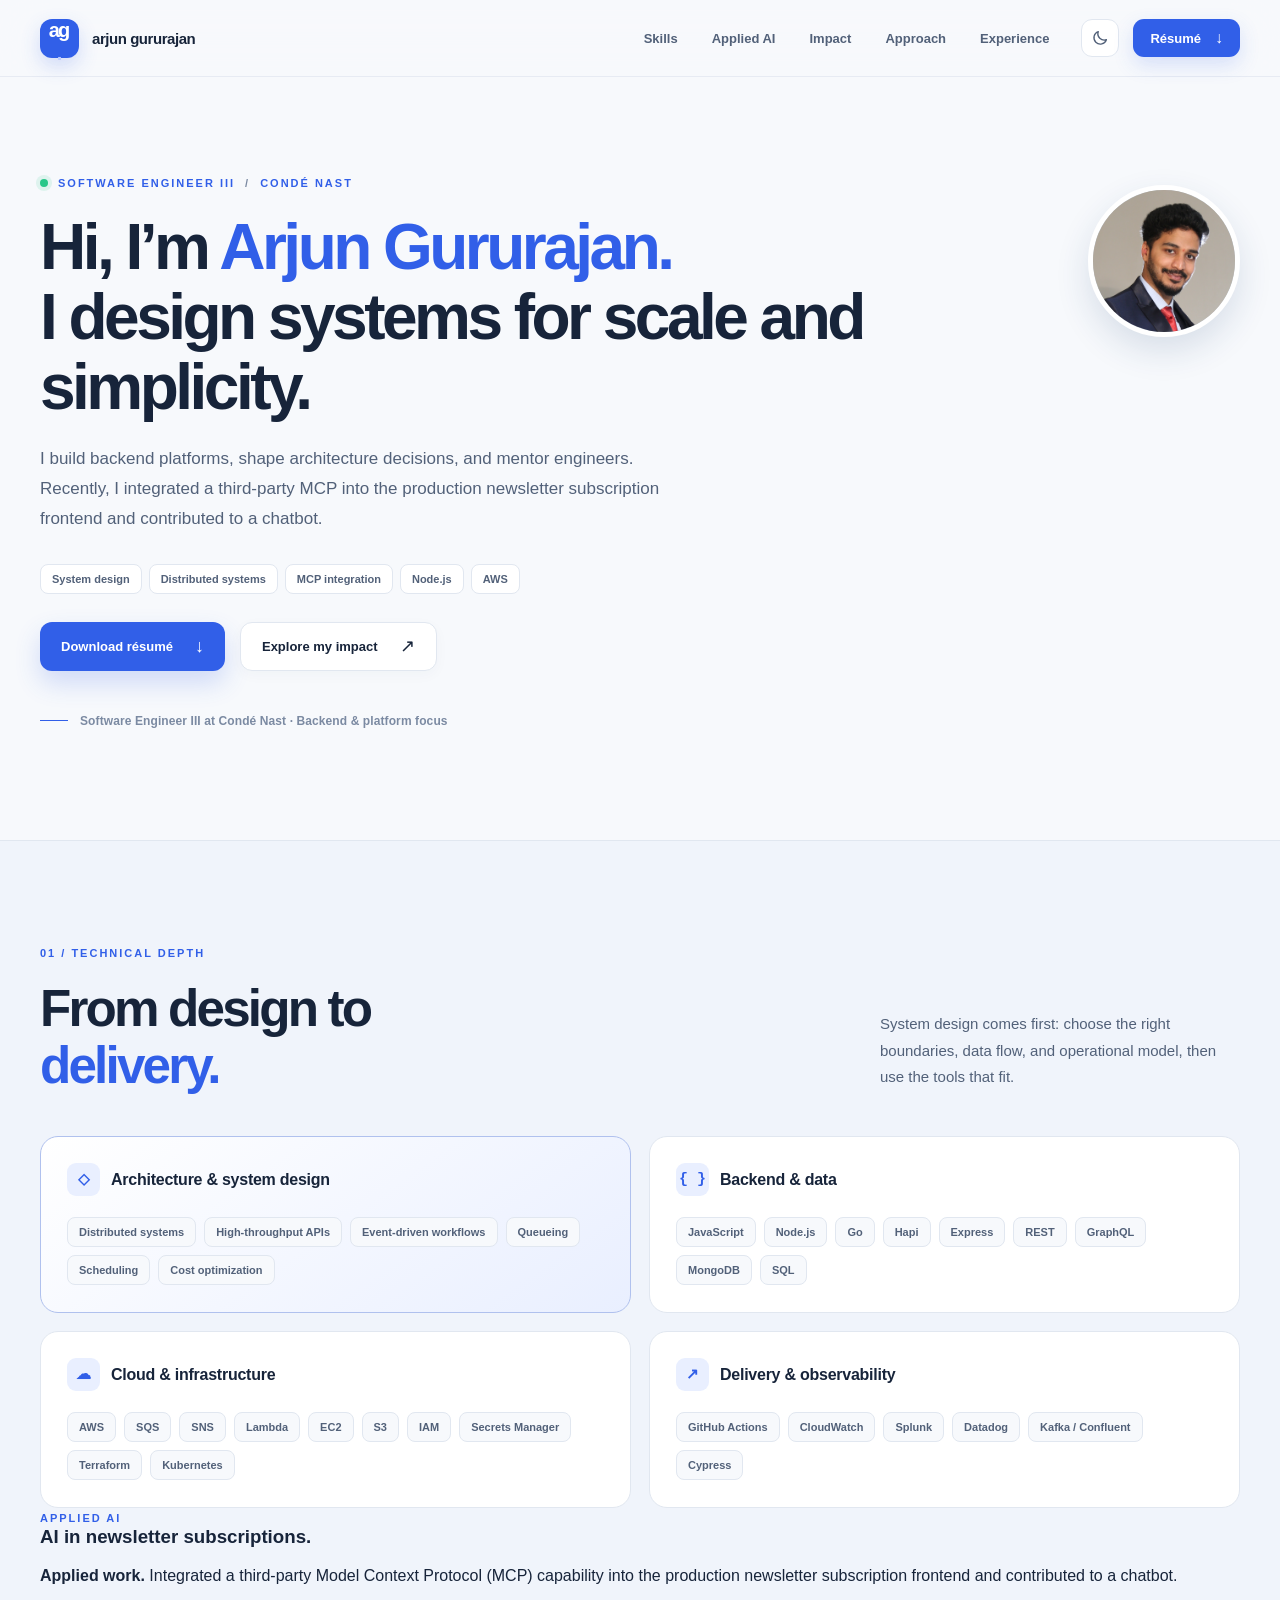
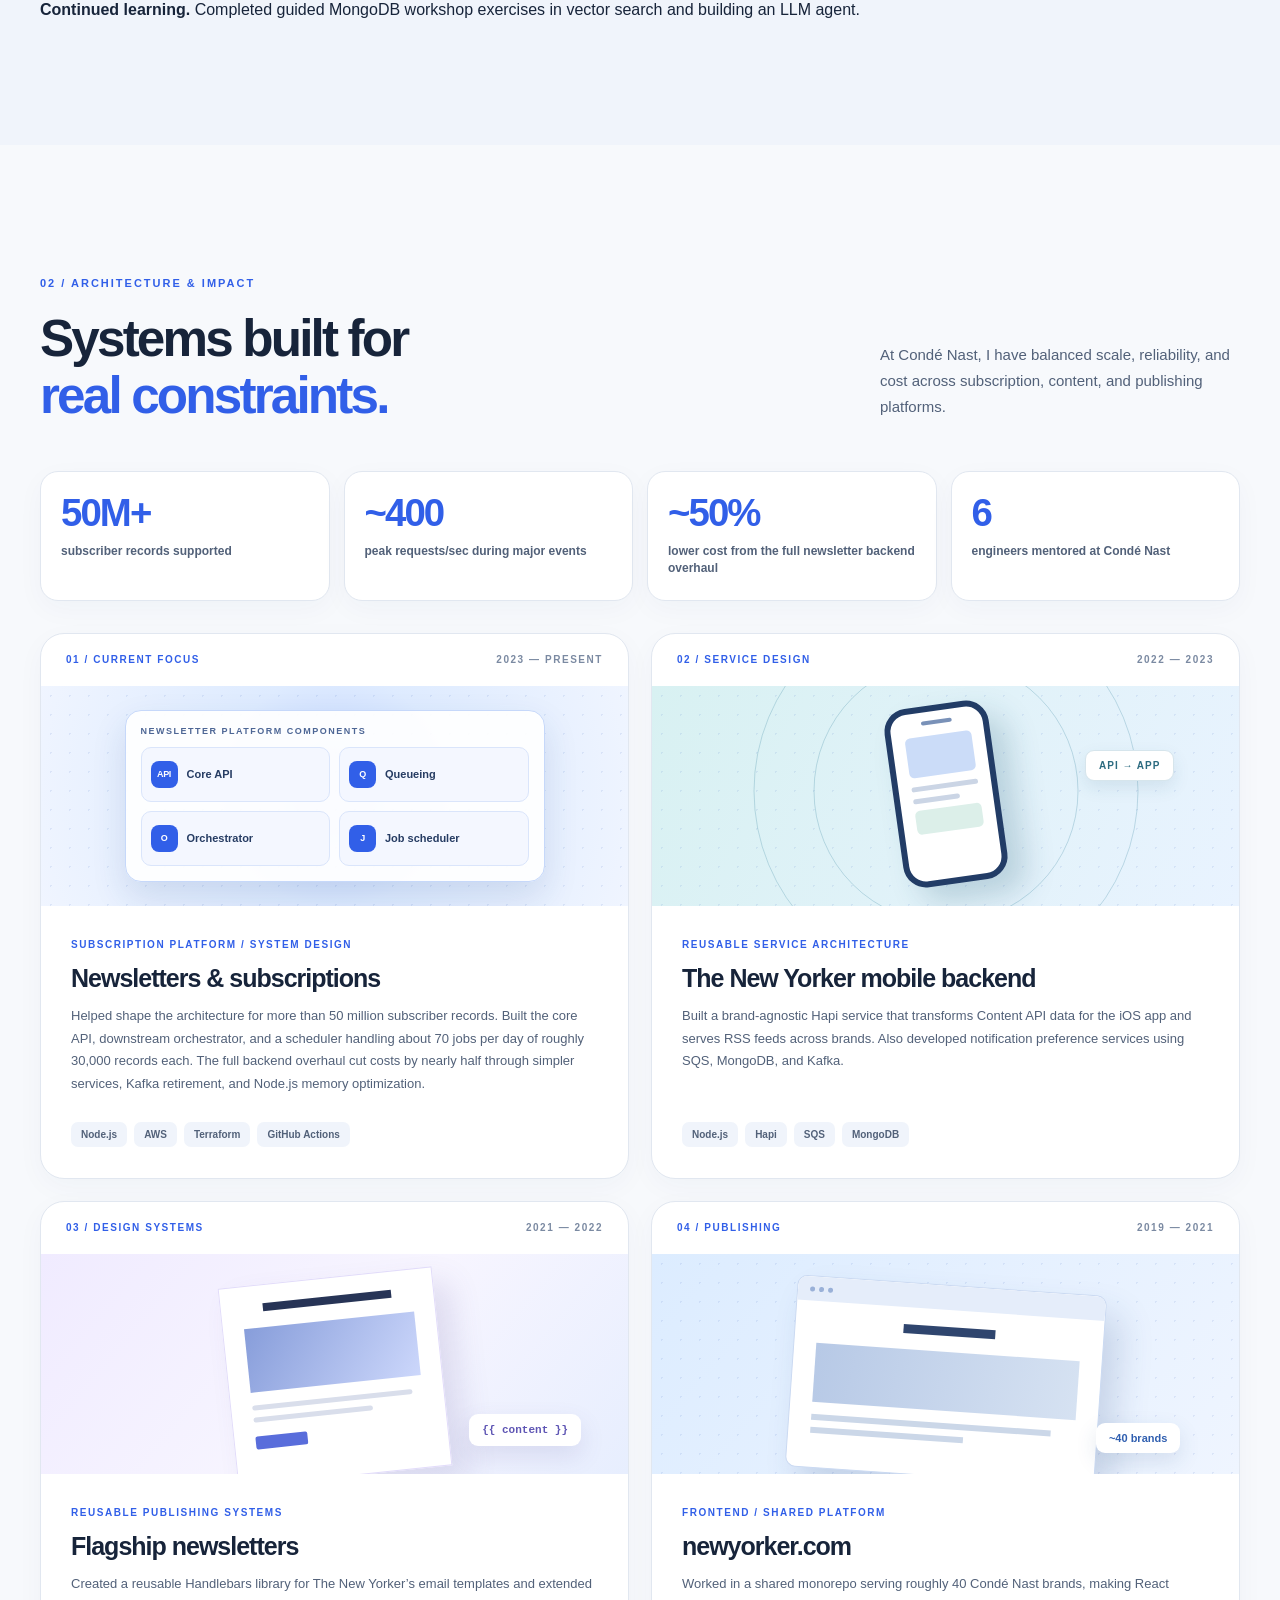
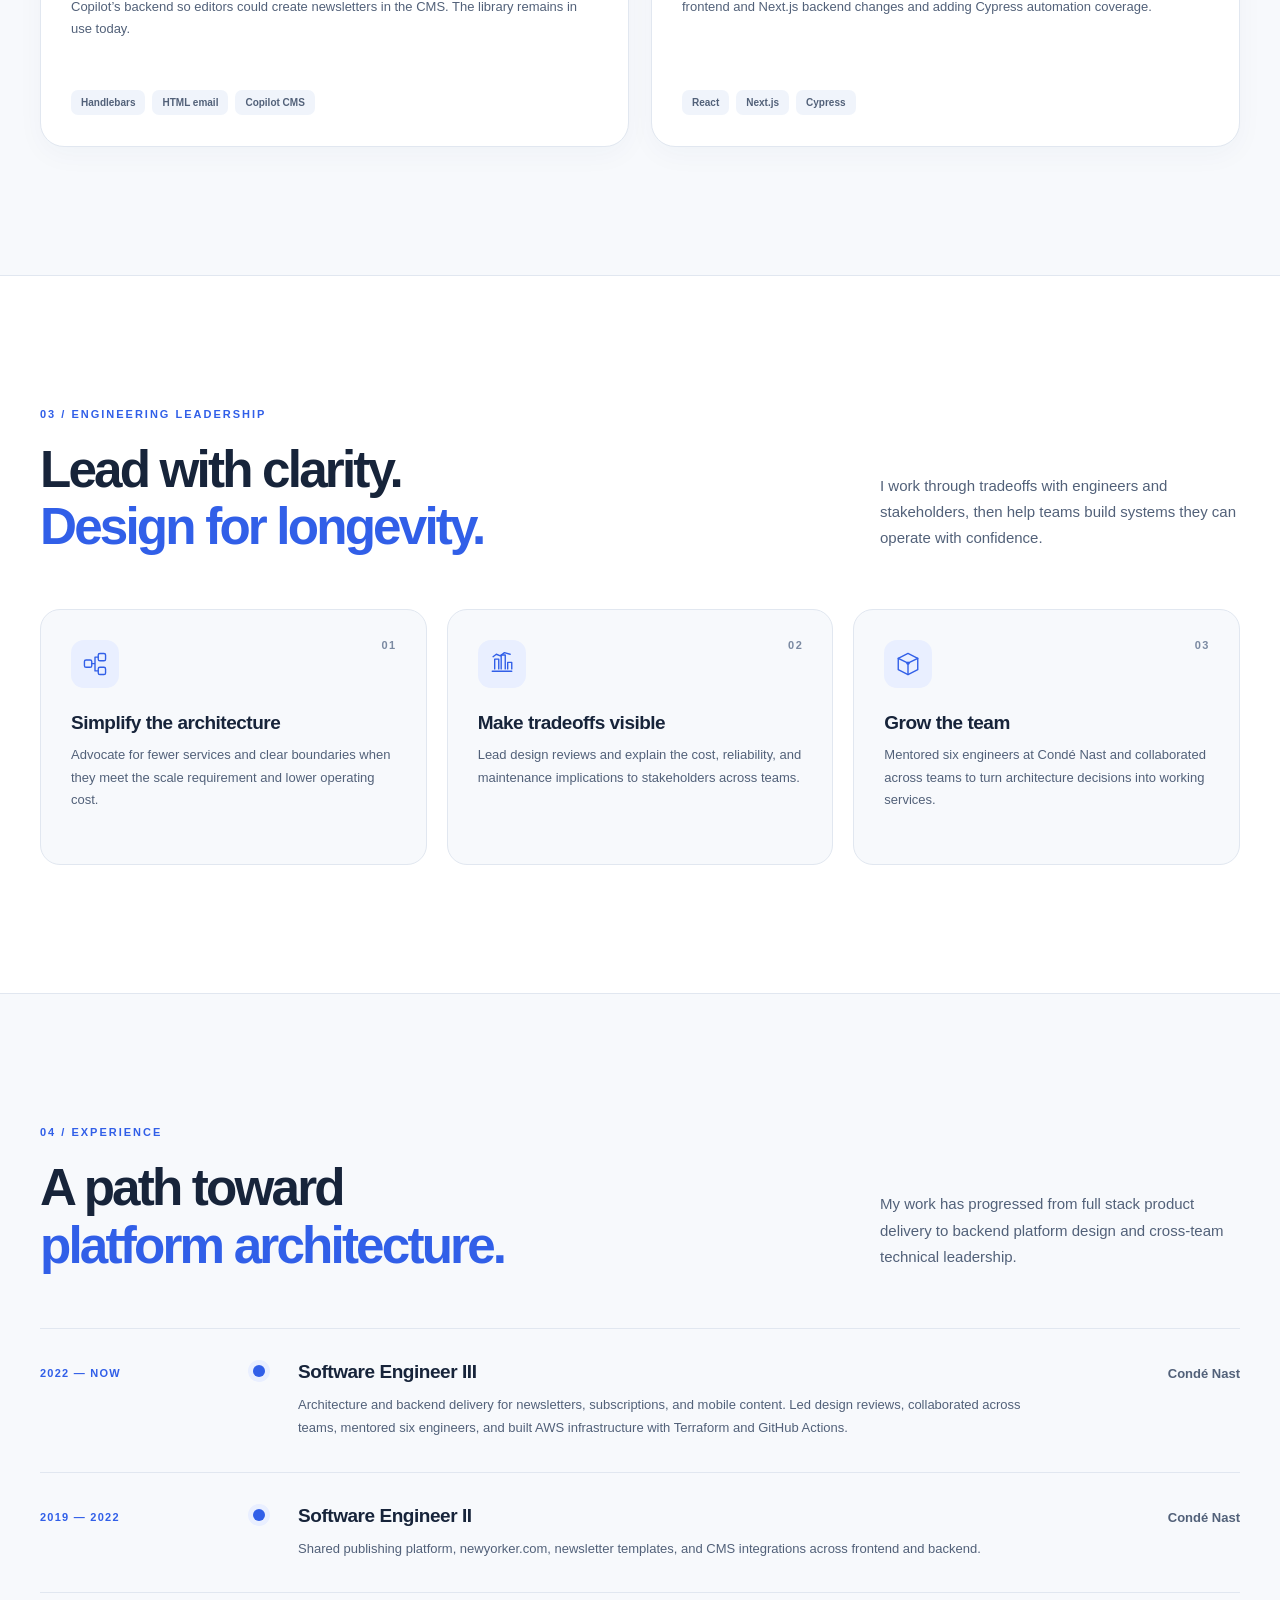
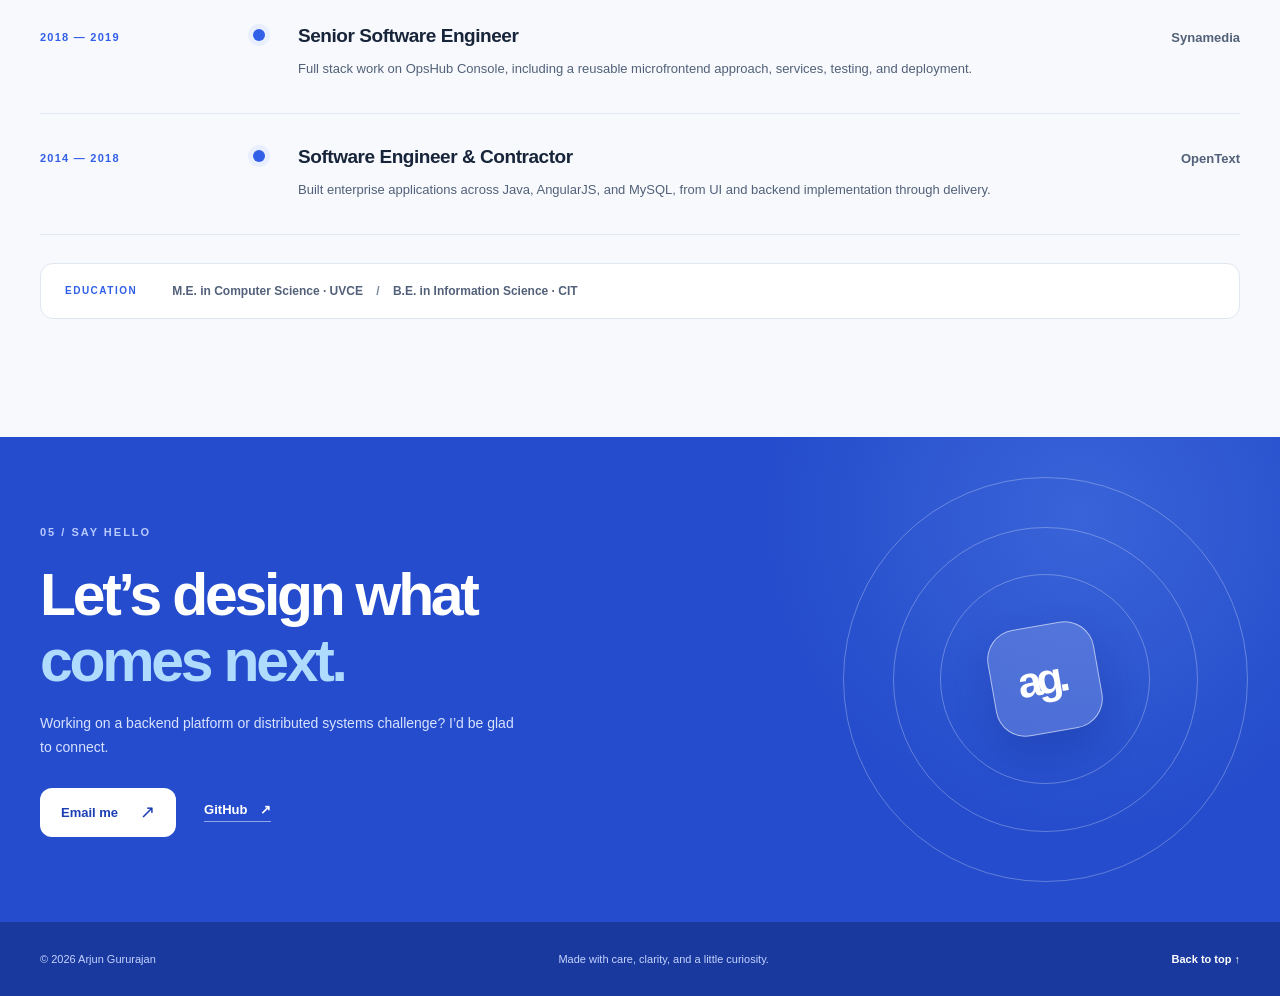
==== commit 4719401f: "Enhance meta tags and add applied AI section Updated the description meta tag and added a new sectio" ====
--- a/index.html
+++ b/index.html
@@ -4,10 +4,10 @@
     <meta charset="UTF-8" />
     <meta name="viewport" content="width=device-width, initial-scale=1" />
     <meta name="theme-color" content="#f7f9fc" />
-    <meta name="description" content="Arjun Gururajan is a Software Engineer III at Condé Nast focused on backend platforms, distributed systems, and practical system design." />
+    <meta name="description" content="Arjun Gururajan is a Software Engineer III at Condé Nast focused on backend platforms, distributed systems, system design, and production AI integration." />
     <meta property="og:type" content="website" />
     <meta property="og:title" content="Arjun Gururajan — Software Engineer III" />
-    <meta property="og:description" content="Backend platforms, distributed systems, and architecture designed for scale and simplicity." />
+    <meta property="og:description" content="Backend platforms, distributed systems, and applied AI integration designed for scale and simplicity." />
     <title>Arjun Gururajan — Software Engineer III</title>
     <link rel="icon" type="image/svg+xml" href="./favicon.svg" />
     <link rel="stylesheet" href="./styles.css" />
@@ -26,6 +26,7 @@
 
         <nav class="desktop-nav" aria-label="Main navigation">
           <a href="#stack">Skills</a>
+          <a href="#ai">Applied AI</a>
           <a href="#work">Impact</a>
           <a href="#approach">Approach</a>
           <a href="#experience">Experience</a>
@@ -44,6 +45,7 @@
       </div>
       <nav class="mobile-nav" id="mobile-nav" aria-label="Mobile navigation" hidden>
         <a href="#stack">Skills</a>
+        <a href="#ai">Applied AI</a>
         <a href="#work">Impact</a>
         <a href="#approach">Approach</a>
         <a href="#experience">Experience</a>
@@ -57,8 +59,8 @@
         <div class="hero-copy reveal">
           <div class="hero-intro"><img class="hero-mobile-avatar" src="./assets/arjun-gururajan.jpg" alt="" width="56" height="56" /><div class="eyebrow"><span class="status-dot"></span> SOFTWARE ENGINEER III <span class="eyebrow-sep">/</span> CONDÉ NAST</div></div>
           <h1 id="hero-title">Hi, I’m <em>Arjun Gururajan.</em><br />I design systems for scale and simplicity.</h1>
-          <p class="hero-lede">I build backend platforms, shape architecture decisions, lead design reviews, and mentor engineers. My focus is dependable systems with clear boundaries and practical operating costs.</p>
-          <div class="hero-skillline" aria-label="Core skills"><span>System design</span><span>Distributed systems</span><span>Node.js</span><span>AWS</span></div>
+          <p class="hero-lede">I build backend platforms, shape architecture decisions, and mentor engineers. Recently, I integrated a third-party MCP into the production newsletter subscription frontend and contributed to a chatbot.</p>
+          <div class="hero-skillline" aria-label="Core skills"><span>System design</span><span>Distributed systems</span><span>MCP integration</span><span>Node.js</span><span>AWS</span></div>
           <div class="hero-ctas">
             <a class="button button-primary" href="./output/pdf/Arjun_Gururajan_Staff_Engineer_Resume.pdf" download="Arjun_Gururajan_Staff_Engineer_Resume.pdf">Download résumé <span aria-hidden="true">↓</span></a>
             <a class="button button-quiet" href="#work">Explore my impact <span aria-hidden="true">↗</span></a>
@@ -76,6 +78,10 @@
           <div class="stack-group reveal"><div class="stack-group-heading"><span class="stack-glyph">☁</span><h3>Cloud &amp; infrastructure</h3></div><div class="skill-list"><span>AWS</span><span>SQS</span><span>SNS</span><span>Lambda</span><span>EC2</span><span>S3</span><span>IAM</span><span>Secrets Manager</span><span>Terraform</span><span>Kubernetes</span></div></div>
           <div class="stack-group reveal"><div class="stack-group-heading"><span class="stack-glyph">↗</span><h3>Delivery &amp; observability</h3></div><div class="skill-list"><span>GitHub Actions</span><span>CloudWatch</span><span>Splunk</span><span>Datadog</span><span>Kafka / Confluent</span><span>Cypress</span></div></div>
         </div>
+        <section class="ai-proof reveal" id="ai" aria-labelledby="ai-proof-title">
+          <div class="ai-proof-heading"><span class="section-kicker">APPLIED AI</span><h3 id="ai-proof-title">AI in newsletter subscriptions.</h3></div>
+          <div class="ai-proof-detail"><p><strong>Applied work.</strong> Integrated a third-party Model Context Protocol (MCP) capability into the production newsletter subscription frontend and contributed to a chatbot.</p><p><strong>Continued learning.</strong> Completed guided MongoDB workshop exercises in vector search and building an LLM agent.</p></div>
+        </section>
       </div></section>
 
       <section class="section shell" id="work" aria-labelledby="work-title">
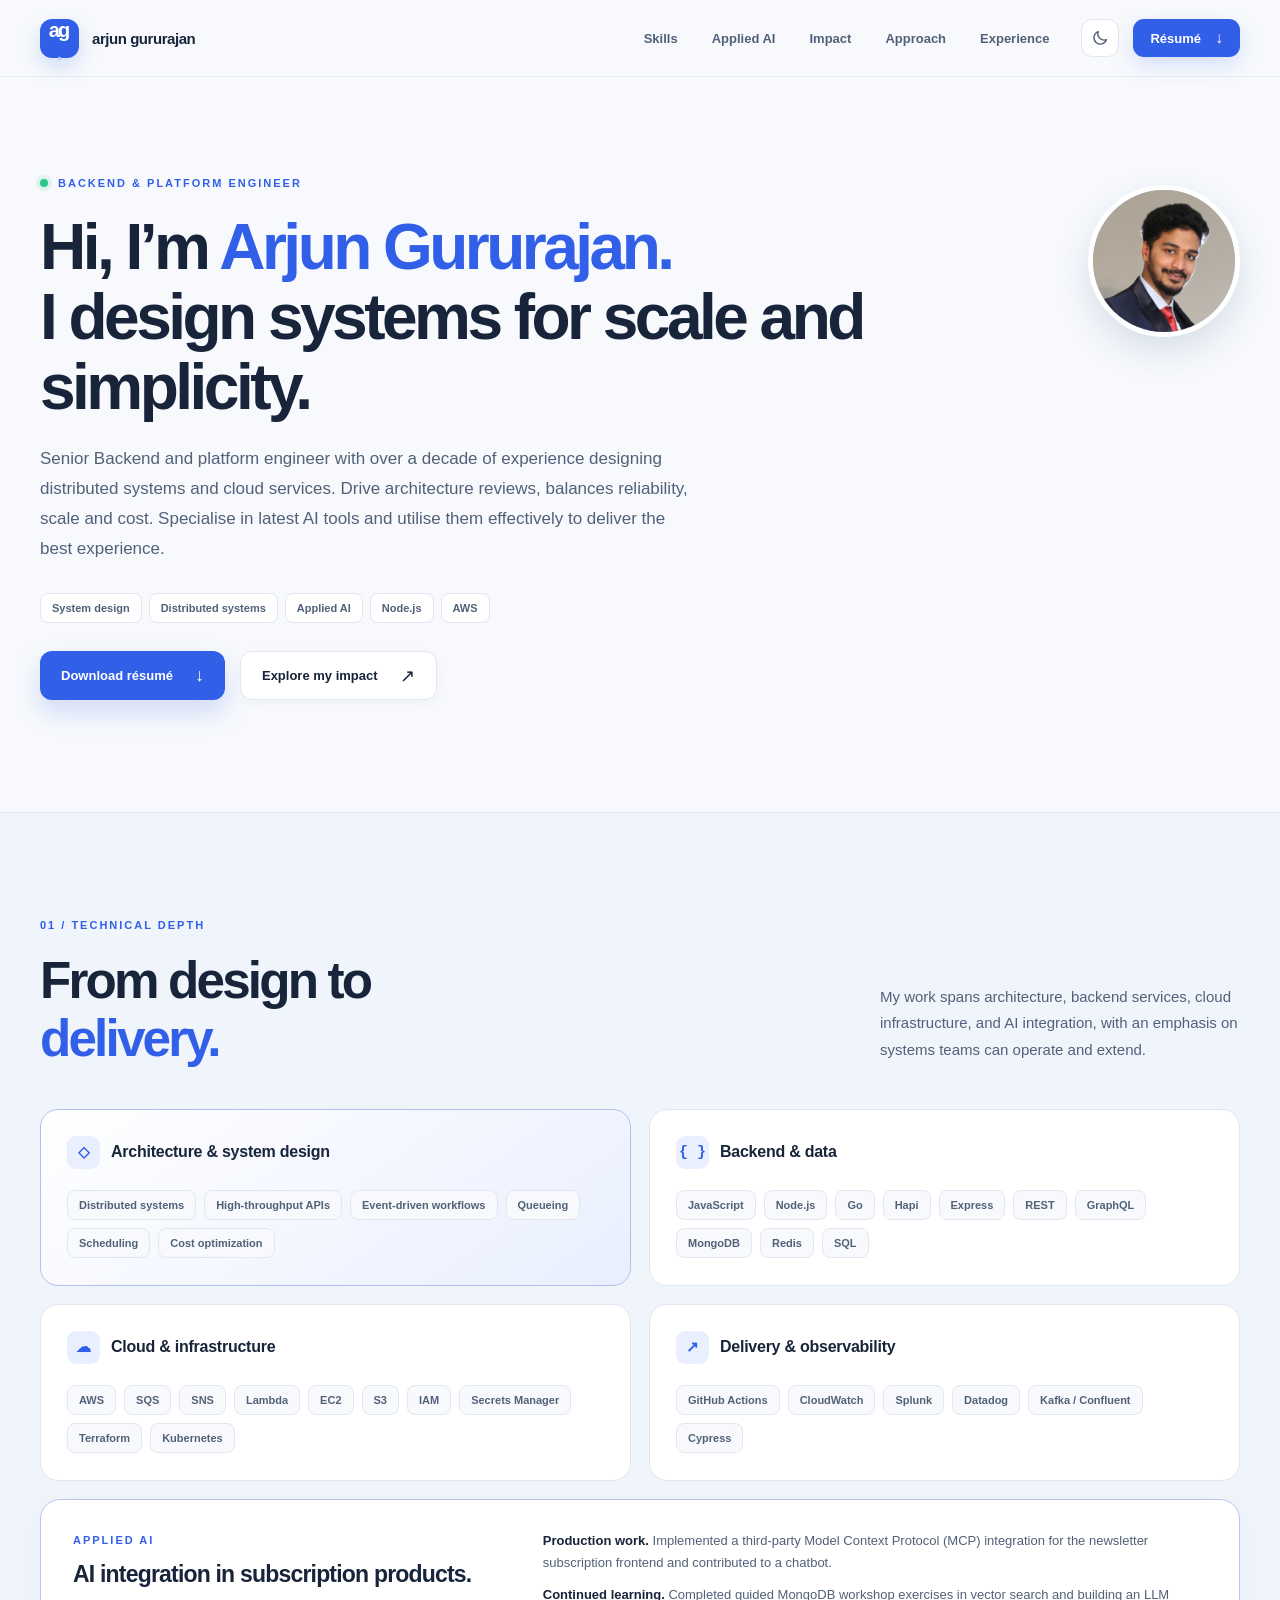
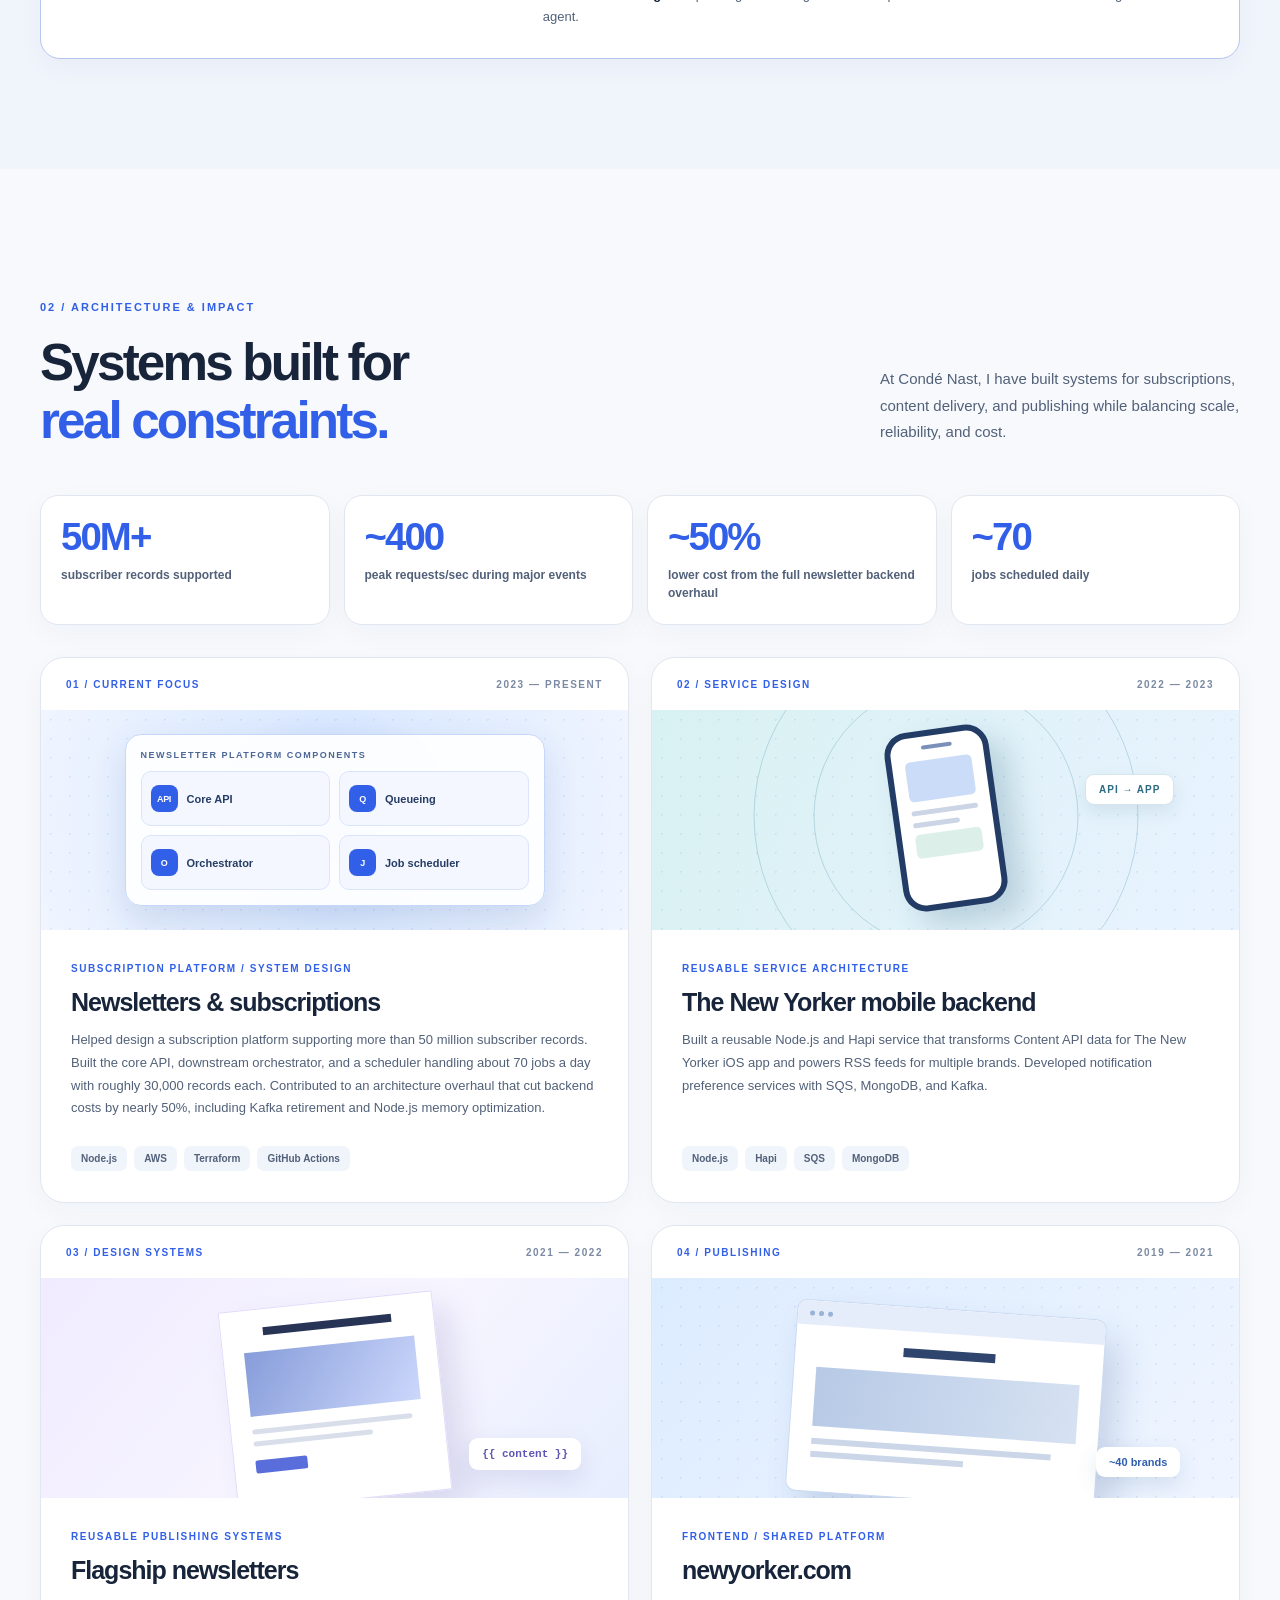
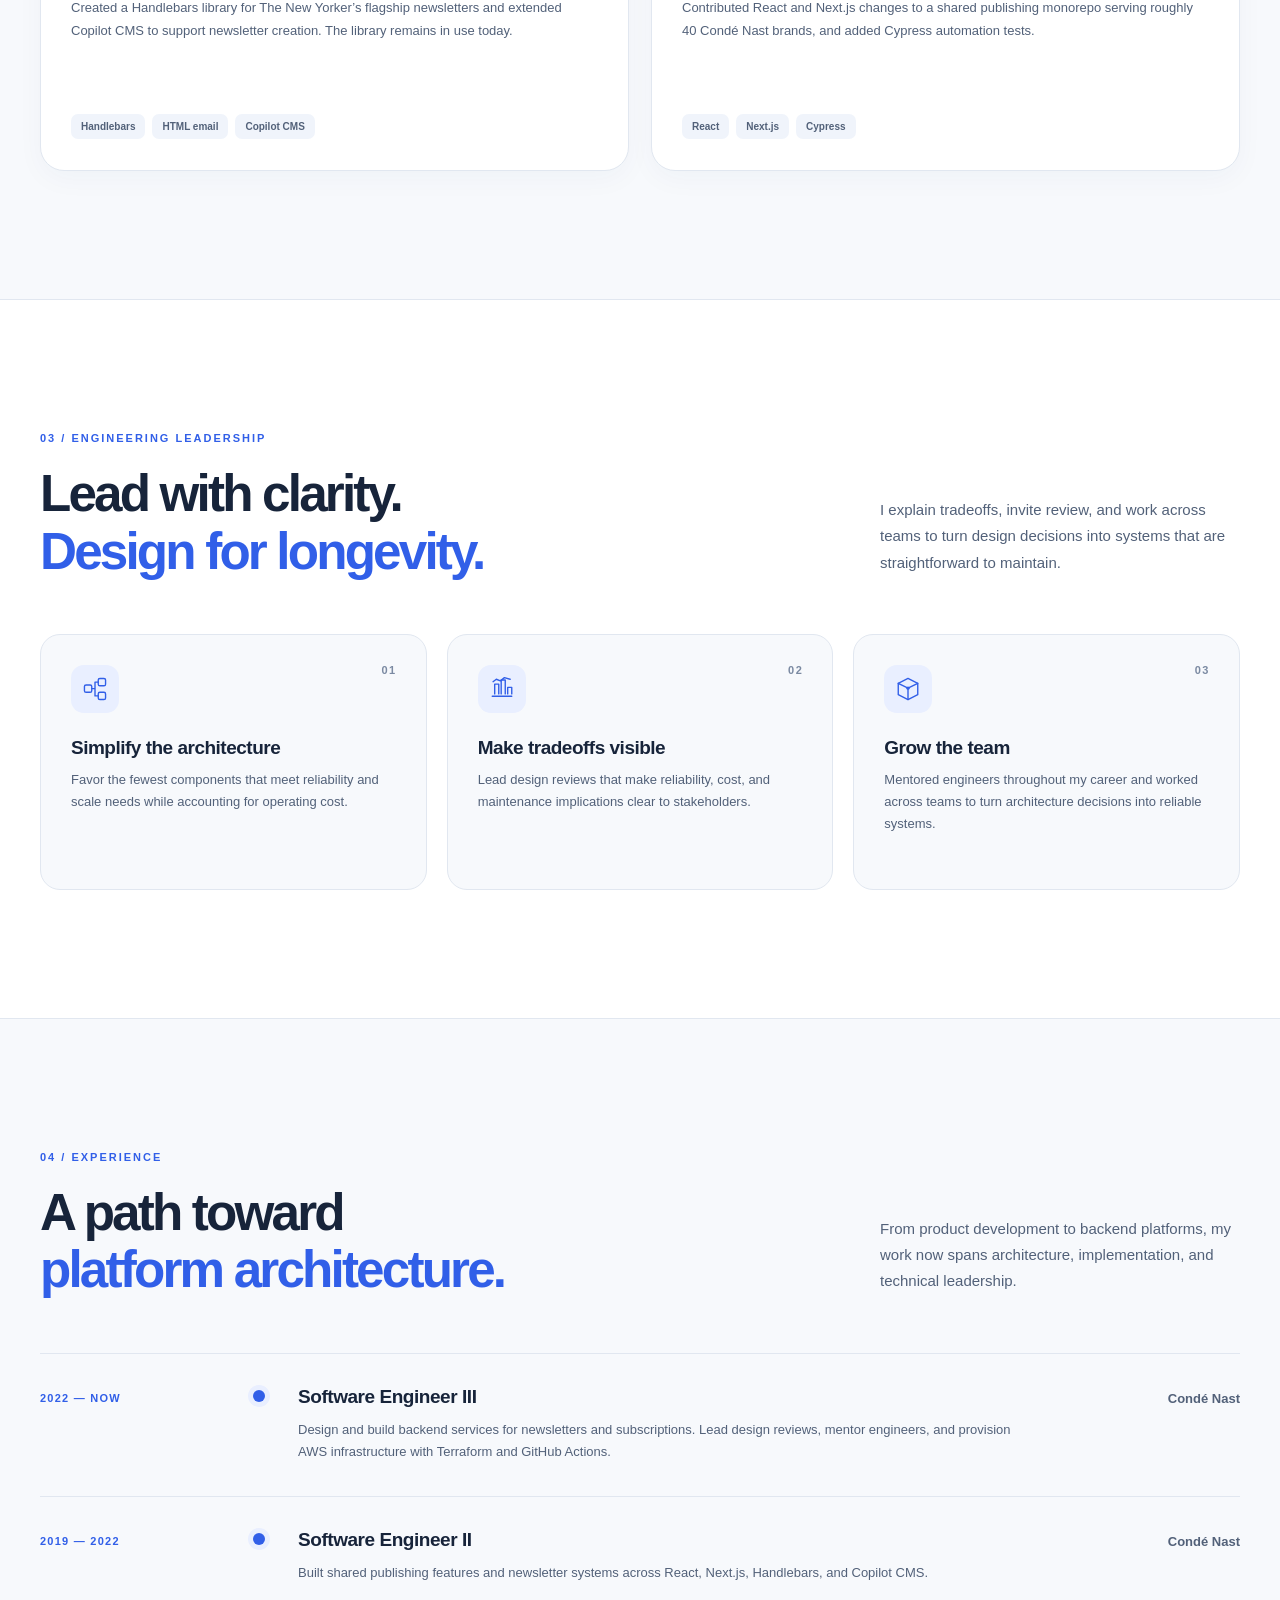
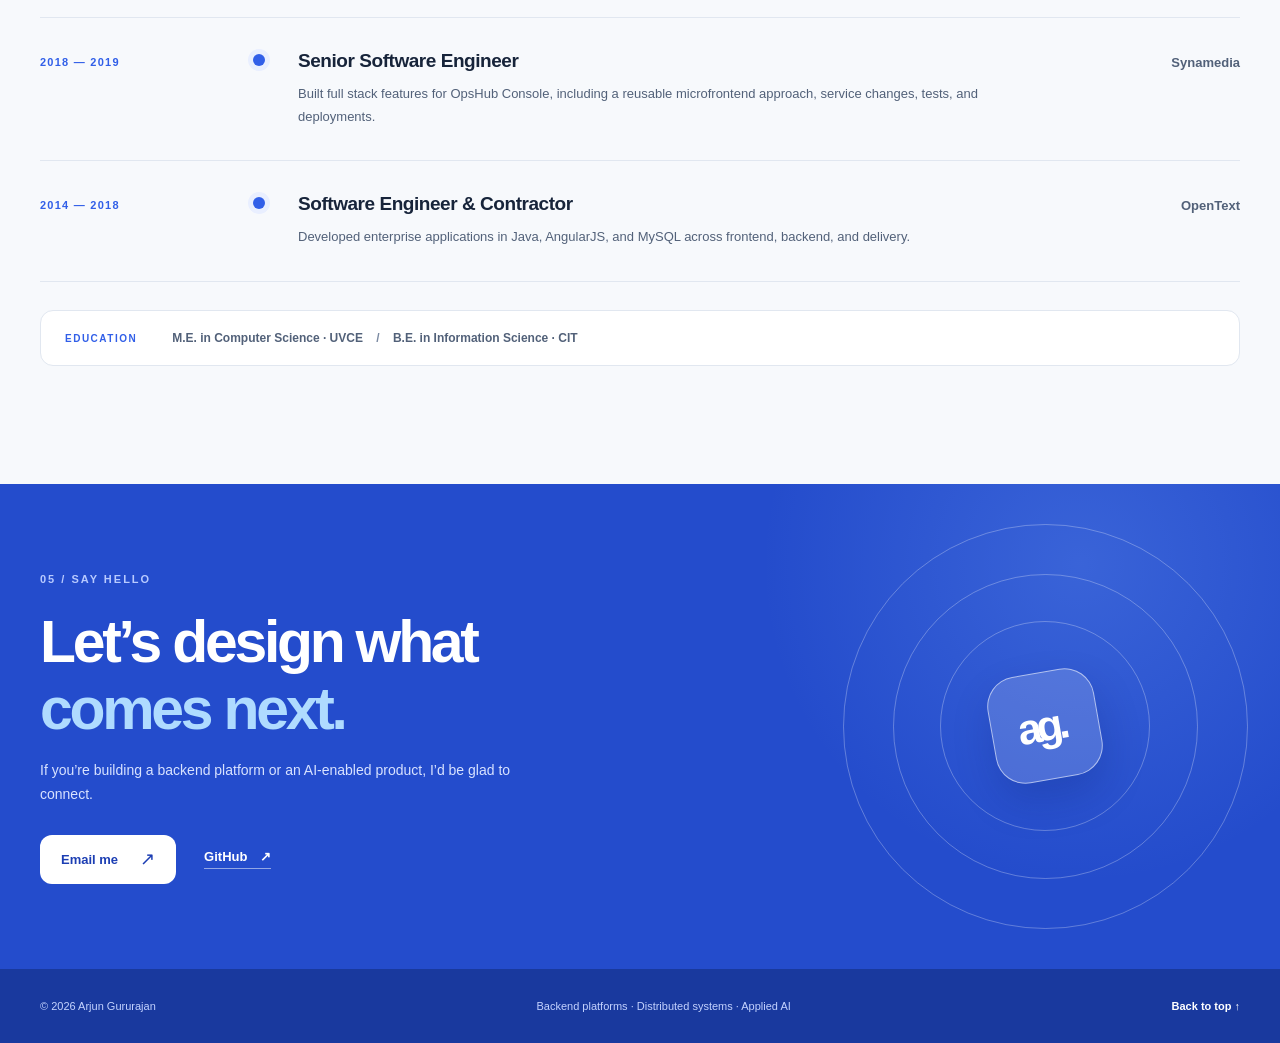
==== commit 84be4b69: "fix(resume): Fixed resume" ====
--- a/index.html
+++ b/index.html
@@ -4,11 +4,11 @@
     <meta charset="UTF-8" />
     <meta name="viewport" content="width=device-width, initial-scale=1" />
     <meta name="theme-color" content="#f7f9fc" />
-    <meta name="description" content="Arjun Gururajan is a Software Engineer III at Condé Nast focused on backend platforms, distributed systems, system design, and production AI integration." />
+    <meta name="description" content="Arjun Gururajan designs backend platforms and distributed systems, with a practical approach to AI integration, reliability, and cost." />
     <meta property="og:type" content="website" />
-    <meta property="og:title" content="Arjun Gururajan — Software Engineer III" />
-    <meta property="og:description" content="Backend platforms, distributed systems, and applied AI integration designed for scale and simplicity." />
-    <title>Arjun Gururajan — Software Engineer III</title>
+    <meta property="og:title" content="Arjun Gururajan — Backend &amp; Platform Engineer" />
+    <meta property="og:description" content="Backend platforms, distributed systems, and practical AI integration." />
+    <title>Arjun Gururajan — Backend &amp; Platform Engineer</title>
     <link rel="icon" type="image/svg+xml" href="./favicon.svg" />
     <link rel="stylesheet" href="./styles.css" />
     <script defer src="./script.js"></script>
@@ -16,8 +16,9 @@
   <body>
     <div class="scroll-progress" aria-hidden="true"></div>
     <a class="skip-link" href="#main">Skip to content</a>
+    <div id="top" class="page-top-anchor" aria-hidden="true"></div>
 
-    <header class="site-header" id="top">
+    <header class="site-header">
       <div class="header-inner shell">
         <a class="brand" href="#top" aria-label="Arjun Gururajan, back to top">
           <span class="brand-mark">ag<span class="brand-dot">.</span></span>
@@ -57,44 +58,43 @@
     <main id="main">
       <section class="hero shell" aria-labelledby="hero-title">
         <div class="hero-copy reveal">
-          <div class="hero-intro"><img class="hero-mobile-avatar" src="./assets/arjun-gururajan.jpg" alt="" width="56" height="56" /><div class="eyebrow"><span class="status-dot"></span> SOFTWARE ENGINEER III <span class="eyebrow-sep">/</span> CONDÉ NAST</div></div>
+          <div class="hero-intro"><img class="hero-mobile-avatar" src="./assets/arjun-gururajan.jpg" alt="" width="56" height="56" /><div class="eyebrow"><span class="status-dot"></span> BACKEND &amp; PLATFORM ENGINEER</div></div>
           <h1 id="hero-title">Hi, I’m <em>Arjun Gururajan.</em><br />I design systems for scale and simplicity.</h1>
-          <p class="hero-lede">I build backend platforms, shape architecture decisions, and mentor engineers. Recently, I integrated a third-party MCP into the production newsletter subscription frontend and contributed to a chatbot.</p>
-          <div class="hero-skillline" aria-label="Core skills"><span>System design</span><span>Distributed systems</span><span>MCP integration</span><span>Node.js</span><span>AWS</span></div>
+          <p class="hero-lede">Senior Backend and platform engineer with over a decade of experience designing distributed systems and cloud services. Drive architecture reviews, balances reliability, scale and cost. Specialise in latest AI tools and utilise them effectively to deliver the best experience.</p>
+          <div class="hero-skillline" aria-label="Core skills"><span>System design</span><span>Distributed systems</span><span>Applied AI</span><span>Node.js</span><span>AWS</span></div>
           <div class="hero-ctas">
             <a class="button button-primary" href="./output/pdf/Arjun_Gururajan_Staff_Engineer_Resume.pdf" download="Arjun_Gururajan_Staff_Engineer_Resume.pdf">Download résumé <span aria-hidden="true">↓</span></a>
             <a class="button button-quiet" href="#work">Explore my impact <span aria-hidden="true">↗</span></a>
           </div>
-          <div class="hero-footnote"><span class="footnote-line"></span> Software Engineer III at Condé Nast · Backend &amp; platform focus</div>
         </div>
 
         <div class="portrait-composition reveal"><img class="portrait-thumb" src="./assets/arjun-gururajan.jpg" alt="Portrait of Arjun Gururajan" width="152" height="152" /></div>
       </section>
 
-      <section class="section stack-section" id="stack" aria-labelledby="stack-title"><div class="shell"><div class="section-heading reveal"><div><span class="section-kicker">01 / TECHNICAL DEPTH</span><h2 id="stack-title">From design to<br /><span>delivery.</span></h2></div><p>System design comes first: choose the right boundaries, data flow, and operational model, then use the tools that fit.</p></div>
+      <section class="section stack-section" id="stack" aria-labelledby="stack-title"><div class="shell"><div class="section-heading reveal"><div><span class="section-kicker">01 / TECHNICAL DEPTH</span><h2 id="stack-title">From design to<br /><span>delivery.</span></h2></div><p>My work spans architecture, backend services, cloud infrastructure, and AI integration, with an emphasis on systems teams can operate and extend.</p></div>
         <div class="stack-grid">
           <div class="stack-group stack-group-feature reveal"><div class="stack-group-heading"><span class="stack-glyph">◇</span><h3>Architecture &amp; system design</h3></div><div class="skill-list"><span>Distributed systems</span><span>High-throughput APIs</span><span>Event-driven workflows</span><span>Queueing</span><span>Scheduling</span><span>Cost optimization</span></div></div>
-          <div class="stack-group reveal"><div class="stack-group-heading"><span class="stack-glyph">{ }</span><h3>Backend &amp; data</h3></div><div class="skill-list"><span>JavaScript</span><span>Node.js</span><span>Go</span><span>Hapi</span><span>Express</span><span>REST</span><span>GraphQL</span><span>MongoDB</span><span>SQL</span></div></div>
+          <div class="stack-group reveal"><div class="stack-group-heading"><span class="stack-glyph">{ }</span><h3>Backend &amp; data</h3></div><div class="skill-list"><span>JavaScript</span><span>Node.js</span><span>Go</span><span>Hapi</span><span>Express</span><span>REST</span><span>GraphQL</span><span>MongoDB</span><span>Redis</span><span>SQL</span></div></div>
           <div class="stack-group reveal"><div class="stack-group-heading"><span class="stack-glyph">☁</span><h3>Cloud &amp; infrastructure</h3></div><div class="skill-list"><span>AWS</span><span>SQS</span><span>SNS</span><span>Lambda</span><span>EC2</span><span>S3</span><span>IAM</span><span>Secrets Manager</span><span>Terraform</span><span>Kubernetes</span></div></div>
           <div class="stack-group reveal"><div class="stack-group-heading"><span class="stack-glyph">↗</span><h3>Delivery &amp; observability</h3></div><div class="skill-list"><span>GitHub Actions</span><span>CloudWatch</span><span>Splunk</span><span>Datadog</span><span>Kafka / Confluent</span><span>Cypress</span></div></div>
         </div>
         <section class="ai-proof reveal" id="ai" aria-labelledby="ai-proof-title">
-          <div class="ai-proof-heading"><span class="section-kicker">APPLIED AI</span><h3 id="ai-proof-title">AI in newsletter subscriptions.</h3></div>
-          <div class="ai-proof-detail"><p><strong>Applied work.</strong> Integrated a third-party Model Context Protocol (MCP) capability into the production newsletter subscription frontend and contributed to a chatbot.</p><p><strong>Continued learning.</strong> Completed guided MongoDB workshop exercises in vector search and building an LLM agent.</p></div>
+          <div class="ai-proof-heading"><span class="section-kicker">APPLIED AI</span><h3 id="ai-proof-title">AI integration in subscription products.</h3></div>
+          <div class="ai-proof-detail"><p><strong>Production work.</strong> Implemented a third-party Model Context Protocol (MCP) integration for the newsletter subscription frontend and contributed to a chatbot.</p><p><strong>Continued learning.</strong> Completed guided MongoDB workshop exercises in vector search and building an LLM agent.</p></div>
         </section>
       </div></section>
 
       <section class="section shell" id="work" aria-labelledby="work-title">
         <div class="section-heading reveal">
           <div><span class="section-kicker">02 / ARCHITECTURE &amp; IMPACT</span><h2 id="work-title">Systems built for<br /><span>real constraints.</span></h2></div>
-          <p>At Condé Nast, I have balanced scale, reliability, and cost across subscription, content, and publishing platforms.</p>
+          <p>At Condé Nast, I have built systems for subscriptions, content delivery, and publishing while balancing scale, reliability, and cost.</p>
         </div>
 
         <div class="impact-grid reveal" aria-label="Selected platform outcomes">
           <div class="impact-stat"><strong>50M+</strong><span>subscriber records supported</span></div>
           <div class="impact-stat"><strong>~400</strong><span>peak requests/sec during major events</span></div>
           <div class="impact-stat"><strong>~50%</strong><span>lower cost from the full newsletter backend overhaul</span></div>
-          <div class="impact-stat"><strong>6</strong><span>engineers mentored at Condé Nast</span></div>
+          <div class="impact-stat"><strong>~70</strong><span>jobs scheduled daily</span></div>
         </div>
 
         <div class="project-grid">
@@ -111,56 +111,56 @@
                 </div>
               </div>
             </div>
-            <div class="project-body"><span class="project-type">SUBSCRIPTION PLATFORM / SYSTEM DESIGN</span><h3>Newsletters &amp; subscriptions</h3><p>Helped shape the architecture for more than 50 million subscriber records. Built the core API, downstream orchestrator, and a scheduler handling about 70 jobs per day of roughly 30,000 records each. The full backend overhaul cut costs by nearly half through simpler services, Kafka retirement, and Node.js memory optimization.</p><div class="tag-row"><span>Node.js</span><span>AWS</span><span>Terraform</span><span>GitHub Actions</span></div></div>
+            <div class="project-body"><span class="project-type">SUBSCRIPTION PLATFORM / SYSTEM DESIGN</span><h3>Newsletters &amp; subscriptions</h3><p>Helped design a subscription platform supporting more than 50 million subscriber records. Built the core API, downstream orchestrator, and a scheduler handling about 70 jobs a day with roughly 30,000 records each. Contributed to an architecture overhaul that cut backend costs by nearly 50%, including Kafka retirement and Node.js memory optimization.</p><div class="tag-row"><span>Node.js</span><span>AWS</span><span>Terraform</span><span>GitHub Actions</span></div></div>
           </article>
 
           <article class="project-card reveal">
             <div class="card-top"><span class="project-index">02 / SERVICE DESIGN</span><span class="project-period">2022 — 2023</span></div>
             <div class="project-visual visual-mobile" aria-hidden="true"><div class="phone-outline"><span class="phone-speaker"></span><span class="phone-block"></span><span class="phone-line"></span><span class="phone-line short"></span><span class="phone-block second"></span></div><span class="mobile-orbit orbit-a"></span><span class="mobile-orbit orbit-b"></span><span class="mobile-badge">API → APP</span></div>
-            <div class="project-body"><span class="project-type">REUSABLE SERVICE ARCHITECTURE</span><h3>The New Yorker mobile backend</h3><p>Built a brand-agnostic Hapi service that transforms Content API data for the iOS app and serves RSS feeds across brands. Also developed notification preference services using SQS, MongoDB, and Kafka.</p><div class="tag-row"><span>Node.js</span><span>Hapi</span><span>SQS</span><span>MongoDB</span></div></div>
+            <div class="project-body"><span class="project-type">REUSABLE SERVICE ARCHITECTURE</span><h3>The New Yorker mobile backend</h3><p>Built a reusable Node.js and Hapi service that transforms Content API data for The New Yorker iOS app and powers RSS feeds for multiple brands. Developed notification preference services with SQS, MongoDB, and Kafka.</p><div class="tag-row"><span>Node.js</span><span>Hapi</span><span>SQS</span><span>MongoDB</span></div></div>
           </article>
 
           <article class="project-card reveal">
             <div class="card-top"><span class="project-index">03 / DESIGN SYSTEMS</span><span class="project-period">2021 — 2022</span></div>
             <div class="project-visual visual-newsletter" aria-hidden="true"><div class="mail-sheet"><span class="mail-masthead"></span><span class="mail-hero"></span><span class="mail-line"></span><span class="mail-line small"></span><span class="mail-button"></span></div><span class="template-code">{{ content }}</span></div>
-            <div class="project-body"><span class="project-type">REUSABLE PUBLISHING SYSTEMS</span><h3>Flagship newsletters</h3><p>Created a reusable Handlebars library for The New Yorker’s email templates and extended Copilot’s backend so editors could create newsletters in the CMS. The library remains in use today.</p><div class="tag-row"><span>Handlebars</span><span>HTML email</span><span>Copilot CMS</span></div></div>
+            <div class="project-body"><span class="project-type">REUSABLE PUBLISHING SYSTEMS</span><h3>Flagship newsletters</h3><p>Created a Handlebars library for The New Yorker’s flagship newsletters and extended Copilot CMS to support newsletter creation. The library remains in use today.</p><div class="tag-row"><span>Handlebars</span><span>HTML email</span><span>Copilot CMS</span></div></div>
           </article>
 
           <article class="project-card reveal">
             <div class="card-top"><span class="project-index">04 / PUBLISHING</span><span class="project-period">2019 — 2021</span></div>
             <div class="project-visual visual-publishing" aria-hidden="true"><div class="browser-window"><div class="browser-bar"><i></i><i></i><i></i></div><div class="browser-inner"><span class="browser-head"></span><span class="browser-feature"></span><span class="browser-copy"></span><span class="browser-copy small"></span></div></div><span class="brand-pill">~40 brands</span></div>
-            <div class="project-body"><span class="project-type">FRONTEND / SHARED PLATFORM</span><h3>newyorker.com</h3><p>Worked in a shared monorepo serving roughly 40 Condé Nast brands, making React frontend and Next.js backend changes and adding Cypress automation coverage.</p><div class="tag-row"><span>React</span><span>Next.js</span><span>Cypress</span></div></div>
+            <div class="project-body"><span class="project-type">FRONTEND / SHARED PLATFORM</span><h3>newyorker.com</h3><p>Contributed React and Next.js changes to a shared publishing monorepo serving roughly 40 Condé Nast brands, and added Cypress automation tests.</p><div class="tag-row"><span>React</span><span>Next.js</span><span>Cypress</span></div></div>
           </article>
         </div>
       </section>
 
       <section class="section approach-section" id="approach" aria-labelledby="approach-title">
         <div class="shell">
-          <div class="section-heading reveal"><div><span class="section-kicker">03 / ENGINEERING LEADERSHIP</span><h2 id="approach-title">Lead with clarity.<br /><span>Design for longevity.</span></h2></div><p>I work through tradeoffs with engineers and stakeholders, then help teams build systems they can operate with confidence.</p></div>
+          <div class="section-heading reveal"><div><span class="section-kicker">03 / ENGINEERING LEADERSHIP</span><h2 id="approach-title">Lead with clarity.<br /><span>Design for longevity.</span></h2></div><p>I explain tradeoffs, invite review, and work across teams to turn design decisions into systems that are straightforward to maintain.</p></div>
           <div class="principle-grid">
-            <article class="principle-card reveal"><span class="principle-number">01</span><div class="principle-icon"><svg viewBox="0 0 32 32" fill="none" stroke="currentColor" stroke-width="1.7" stroke-linecap="round" stroke-linejoin="round" aria-hidden="true"><rect x="3" y="11" width="9" height="9" rx="2"/><rect x="20" y="3" width="9" height="9" rx="2"/><rect x="20" y="20" width="9" height="9" rx="2"/><path d="M12 15.5h4V7.5h4M16 15.5v9h4"/></svg></div><h3>Simplify the architecture</h3><p>Advocate for fewer services and clear boundaries when they meet the scale requirement and lower operating cost.</p></article>
-            <article class="principle-card reveal"><span class="principle-number">02</span><div class="principle-icon"><svg viewBox="0 0 32 32" fill="none" stroke="currentColor" stroke-width="1.7" stroke-linecap="round" stroke-linejoin="round" aria-hidden="true"><path d="M4 25h24M7 22V10h5v12m3 0V5h5v17m3 0v-8h5v8"/><path d="m5 7 4-3 5 2 5-4 7 2"/></svg></div><h3>Make tradeoffs visible</h3><p>Lead design reviews and explain the cost, reliability, and maintenance implications to stakeholders across teams.</p></article>
-            <article class="principle-card reveal"><span class="principle-number">03</span><div class="principle-icon"><svg viewBox="0 0 32 32" fill="none" stroke="currentColor" stroke-width="1.7" stroke-linecap="round" stroke-linejoin="round" aria-hidden="true"><path d="M16 3 28 9v14l-12 6L4 23V9l12-6Z"/><path d="m4 9 12 6 12-6M16 15v14"/><circle cx="16" cy="15" r="2" fill="currentColor" stroke="none"/></svg></div><h3>Grow the team</h3><p>Mentored six engineers at Condé Nast and collaborated across teams to turn architecture decisions into working services.</p></article>
+            <article class="principle-card reveal"><span class="principle-number">01</span><div class="principle-icon"><svg viewBox="0 0 32 32" fill="none" stroke="currentColor" stroke-width="1.7" stroke-linecap="round" stroke-linejoin="round" aria-hidden="true"><rect x="3" y="11" width="9" height="9" rx="2"/><rect x="20" y="3" width="9" height="9" rx="2"/><rect x="20" y="20" width="9" height="9" rx="2"/><path d="M12 15.5h4V7.5h4M16 15.5v9h4"/></svg></div><h3>Simplify the architecture</h3><p>Favor the fewest components that meet reliability and scale needs while accounting for operating cost.</p></article>
+            <article class="principle-card reveal"><span class="principle-number">02</span><div class="principle-icon"><svg viewBox="0 0 32 32" fill="none" stroke="currentColor" stroke-width="1.7" stroke-linecap="round" stroke-linejoin="round" aria-hidden="true"><path d="M4 25h24M7 22V10h5v12m3 0V5h5v17m3 0v-8h5v8"/><path d="m5 7 4-3 5 2 5-4 7 2"/></svg></div><h3>Make tradeoffs visible</h3><p>Lead design reviews that make reliability, cost, and maintenance implications clear to stakeholders.</p></article>
+            <article class="principle-card reveal"><span class="principle-number">03</span><div class="principle-icon"><svg viewBox="0 0 32 32" fill="none" stroke="currentColor" stroke-width="1.7" stroke-linecap="round" stroke-linejoin="round" aria-hidden="true"><path d="M16 3 28 9v14l-12 6L4 23V9l12-6Z"/><path d="m4 9 12 6 12-6M16 15v14"/><circle cx="16" cy="15" r="2" fill="currentColor" stroke="none"/></svg></div><h3>Grow the team</h3><p>Mentored engineers throughout my career and worked across teams to turn architecture decisions into reliable systems.</p></article>
           </div>
         </div>
       </section>
 
       <section class="section shell experience-section" id="experience" aria-labelledby="experience-title">
-        <div class="section-heading reveal"><div><span class="section-kicker">04 / EXPERIENCE</span><h2 id="experience-title">A path toward<br /><span>platform architecture.</span></h2></div><p>My work has progressed from full stack product delivery to backend platform design and cross-team technical leadership.</p></div>
+        <div class="section-heading reveal"><div><span class="section-kicker">04 / EXPERIENCE</span><h2 id="experience-title">A path toward<br /><span>platform architecture.</span></h2></div><p>From product development to backend platforms, my work now spans architecture, implementation, and technical leadership.</p></div>
         <div class="timeline">
-          <article class="timeline-item reveal"><div class="timeline-date">2022 — NOW</div><div class="timeline-marker"></div><div class="timeline-content"><div class="timeline-title"><h3>Software Engineer III</h3><span>Condé Nast</span></div><p>Architecture and backend delivery for newsletters, subscriptions, and mobile content. Led design reviews, collaborated across teams, mentored six engineers, and built AWS infrastructure with Terraform and GitHub Actions.</p></div></article>
-          <article class="timeline-item reveal"><div class="timeline-date">2019 — 2022</div><div class="timeline-marker"></div><div class="timeline-content"><div class="timeline-title"><h3>Software Engineer II</h3><span>Condé Nast</span></div><p>Shared publishing platform, newyorker.com, newsletter templates, and CMS integrations across frontend and backend.</p></div></article>
-          <article class="timeline-item reveal"><div class="timeline-date">2018 — 2019</div><div class="timeline-marker"></div><div class="timeline-content"><div class="timeline-title"><h3>Senior Software Engineer</h3><span>Synamedia</span></div><p>Full stack work on OpsHub Console, including a reusable microfrontend approach, services, testing, and deployment.</p></div></article>
-          <article class="timeline-item reveal"><div class="timeline-date">2014 — 2018</div><div class="timeline-marker"></div><div class="timeline-content"><div class="timeline-title"><h3>Software Engineer &amp; Contractor</h3><span>OpenText</span></div><p>Built enterprise applications across Java, AngularJS, and MySQL, from UI and backend implementation through delivery.</p></div></article>
+          <article class="timeline-item reveal"><div class="timeline-date">2022 — NOW</div><div class="timeline-marker"></div><div class="timeline-content"><div class="timeline-title"><h3>Software Engineer III</h3><span>Condé Nast</span></div><p>Design and build backend services for newsletters and subscriptions. Lead design reviews, mentor engineers, and provision AWS infrastructure with Terraform and GitHub Actions.</p></div></article>
+          <article class="timeline-item reveal"><div class="timeline-date">2019 — 2022</div><div class="timeline-marker"></div><div class="timeline-content"><div class="timeline-title"><h3>Software Engineer II</h3><span>Condé Nast</span></div><p>Built shared publishing features and newsletter systems across React, Next.js, Handlebars, and Copilot CMS.</p></div></article>
+          <article class="timeline-item reveal"><div class="timeline-date">2018 — 2019</div><div class="timeline-marker"></div><div class="timeline-content"><div class="timeline-title"><h3>Senior Software Engineer</h3><span>Synamedia</span></div><p>Built full stack features for OpsHub Console, including a reusable microfrontend approach, service changes, tests, and deployments.</p></div></article>
+          <article class="timeline-item reveal"><div class="timeline-date">2014 — 2018</div><div class="timeline-marker"></div><div class="timeline-content"><div class="timeline-title"><h3>Software Engineer &amp; Contractor</h3><span>OpenText</span></div><p>Developed enterprise applications in Java, AngularJS, and MySQL across frontend, backend, and delivery.</p></div></article>
         </div>
         <div class="education-note reveal"><span>EDUCATION</span><p>M.E. in Computer Science · UVCE <span aria-hidden="true">/</span> B.E. in Information Science · CIT</p></div>
       </section>
 
 
 
-      <section class="contact-section" id="contact" aria-labelledby="contact-title"><div class="shell contact-inner"><div class="contact-copy reveal"><span class="section-kicker">05 / SAY HELLO</span><h2 id="contact-title">Let’s design what<br /><em>comes next.</em></h2><p>Working on a backend platform or distributed systems challenge? I’d be glad to connect.</p><div class="contact-actions"><a class="button button-light" href="mailto:nag9209@gmail.com?subject=Hello%20Arjun">Email me <span aria-hidden="true">↗</span></a><a class="contact-link" href="https://github.com/arjun9218" target="_blank" rel="noopener noreferrer">GitHub <span aria-hidden="true">↗</span></a></div></div><div class="contact-graphic reveal" aria-hidden="true"><span class="graphic-ring ring-one"></span><span class="graphic-ring ring-two"></span><span class="graphic-ring ring-three"></span><span class="graphic-center">ag.</span></div></div></section>
+      <section class="contact-section" id="contact" aria-labelledby="contact-title"><div class="shell contact-inner"><div class="contact-copy reveal"><span class="section-kicker">05 / SAY HELLO</span><h2 id="contact-title">Let’s design what<br /><em>comes next.</em></h2><p>If you’re building a backend platform or an AI-enabled product, I’d be glad to connect.</p><div class="contact-actions"><a class="button button-light" href="mailto:nag9209@gmail.com?subject=Hello%20Arjun">Email me <span aria-hidden="true">↗</span></a><a class="contact-link" href="https://github.com/arjun9218" target="_blank" rel="noopener noreferrer">GitHub <span aria-hidden="true">↗</span></a></div></div><div class="contact-graphic reveal" aria-hidden="true"><span class="graphic-ring ring-one"></span><span class="graphic-ring ring-two"></span><span class="graphic-ring ring-three"></span><span class="graphic-center">ag.</span></div></div></section>
     </main>
 
-    <footer class="site-footer"><div class="shell footer-inner"><p>© <span id="year">2026</span> Arjun Gururajan</p><span>Made with care, clarity, and a little curiosity.</span><a href="#top">Back to top ↑</a></div></footer>
+    <footer class="site-footer"><div class="shell footer-inner"><p>© <span id="year">2026</span> Arjun Gururajan</p><span>Backend platforms · Distributed systems · Applied AI</span><a href="#top">Back to top ↑</a></div></footer>
   </body>
 </html>
--- a/styles.css
+++ b/styles.css
@@ -1,6 +1,9 @@
 :root{color-scheme:light;--bg:#f7f9fc;--surface:#fff;--surface-muted:#f0f4fb;--text:#17243a;--text-soft:#526179;--text-faint:#7b8aa2;--line:#e1e7f0;--blue:#315fe8;--blue-dark:#214ac6;--blue-pale:#e9efff;--cyan:#28b7c8;--shadow:0 18px 48px rgba(31,54,106,.07);--shadow-hover:0 24px 60px rgba(31,54,106,.12);--radius:24px;--header:76px}
 html[data-theme="dark"]{color-scheme:dark;--bg:#0d1423;--surface:#141f32;--surface-muted:#1b2940;--text:#edf3ff;--text-soft:#afbdd4;--text-faint:#7e91b0;--line:#2a3a53;--blue:#84a2ff;--blue-dark:#a9bdff;--blue-pale:#26395c;--cyan:#60d7de;--shadow:0 18px 48px rgba(0,0,0,.17);--shadow-hover:0 24px 60px rgba(0,0,0,.26)}
 *{box-sizing:border-box}html{scroll-behavior:smooth;scroll-padding-top:calc(var(--header) + 28px)}body{margin:0;background:var(--bg);color:var(--text);font-family:Inter,"SF Pro Display","Segoe UI",Arial,sans-serif;-webkit-font-smoothing:antialiased;text-rendering:optimizeLegibility}button,a{font:inherit}button{cursor:pointer}a{color:inherit;text-decoration:none}svg{display:block}::selection{background:#a9c0ff;color:#102653}.shell{width:min(100% - 72px,1200px);margin-inline:auto}.skip-link{position:fixed;top:-80px;left:20px;z-index:30;padding:12px 18px;background:var(--blue);color:#fff;border-radius:12px}.skip-link:focus{top:14px}.scroll-progress{position:fixed;z-index:30;top:0;left:0;height:3px;width:0;background:linear-gradient(90deg,var(--blue),var(--cyan));pointer-events:none}
+.page-top-anchor{position:absolute;top:0;left:0;width:1px;height:1px;pointer-events:none}
+a:focus-visible,button:focus-visible{outline:3px solid var(--blue);outline-offset:4px}
+.contact-section a:focus-visible,.site-footer a:focus-visible{outline-color:#fff}
 
 /* Navigation */
 .site-header{position:sticky;top:0;z-index:20;background:color-mix(in srgb,var(--bg) 88%,transparent);backdrop-filter:blur(20px);-webkit-backdrop-filter:blur(20px);border-bottom:1px solid color-mix(in srgb,var(--line) 72%,transparent)}.header-inner{height:var(--header);display:flex;align-items:center;justify-content:space-between;gap:32px}.brand{display:inline-flex;align-items:center;gap:13px;white-space:nowrap}.brand-mark{display:grid;place-items:center;width:39px;height:39px;background:var(--blue);border-radius:12px;color:#fff;font-size:20px;font-weight:800;letter-spacing:-2px;padding-right:2px;box-shadow:0 8px 20px rgba(49,95,232,.2)}.brand-dot{color:#b9caff}.brand-name{font-size:15px;font-weight:760;letter-spacing:-.45px}.desktop-nav{display:flex;align-items:center;gap:34px;margin-left:auto}.desktop-nav a{font-size:13px;font-weight:650;color:var(--text-soft);transition:color .2s}.desktop-nav a:hover,.desktop-nav a.active{color:var(--blue)}.header-actions{display:flex;align-items:center;gap:14px}.icon-button{height:38px;width:38px;display:grid;place-items:center;border:1px solid var(--line);border-radius:11px;background:var(--surface);color:var(--text-soft);transition:background .2s,border-color .2s,transform .2s}.icon-button:hover{background:var(--surface-muted);border-color:var(--blue);transform:translateY(-2px)}.icon-button svg{width:18px;height:18px}.sun-icon{display:none}html[data-theme="dark"] .sun-icon{display:block}html[data-theme="dark"] .moon-icon{display:none}.header-contact{display:inline-flex;align-items:center;gap:14px;height:38px;padding:0 17px;border-radius:11px;color:#fff;background:var(--blue);font-size:13px;font-weight:700;box-shadow:0 8px 20px rgba(49,95,232,.17);transition:transform .2s,box-shadow .2s,background .2s}.header-contact:hover{background:var(--blue-dark);transform:translateY(-2px);box-shadow:0 10px 25px rgba(49,95,232,.23)}.header-contact span{font-size:16px}.menu-toggle,.mobile-nav{display:none}
@@ -62,6 +65,11 @@
 .stack-group{transition:transform .25s,border-color .25s,box-shadow .25s}
 .stack-group:hover{transform:translateY(-4px);border-color:color-mix(in srgb,var(--blue) 37%,var(--line));box-shadow:var(--shadow)}
 .stack-group-feature{border-color:color-mix(in srgb,var(--blue) 28%,var(--line));background:linear-gradient(145deg,var(--surface),var(--blue-pale))}
+.ai-proof{display:grid;grid-template-columns:minmax(0,.65fr) minmax(0,1fr);gap:38px;margin-top:18px;padding:30px 32px;border:1px solid color-mix(in srgb,var(--blue) 25%,var(--line));border-radius:20px;background:var(--surface);box-shadow:0 8px 28px rgba(31,54,106,.035)}
+.ai-proof-heading h3{margin:12px 0 0;font-size:23px;line-height:1.22;letter-spacing:-.035em}
+.ai-proof-detail p{margin:0;color:var(--text-soft);font-size:13px;line-height:1.7}
+.ai-proof-detail p+p{margin-top:10px}
+.ai-proof-detail strong{color:var(--text)}
 .impact-grid{display:grid;grid-template-columns:repeat(4,minmax(0,1fr));gap:14px;margin:-8px 0 32px}
 .impact-stat{min-width:0;padding:22px 20px;border:1px solid var(--line);border-radius:18px;background:var(--surface);box-shadow:0 8px 28px rgba(31,54,106,.035)}
 .impact-stat strong{display:block;color:var(--blue);font-size:clamp(28px,3vw,39px);line-height:1;font-weight:800;letter-spacing:-.05em}
@@ -80,6 +88,7 @@
   .portrait-composition{display:none}
   .hero-mobile-avatar{display:block;width:56px;height:56px;flex:none;object-fit:cover;object-position:center 34%;border:3px solid var(--surface);border-radius:50%;box-shadow:0 6px 18px rgba(34,66,122,.13)}
   .hero-intro .eyebrow{white-space:normal;line-height:1.5}
+  .ai-proof{grid-template-columns:1fr;gap:18px}
   .stack-section{padding-top:82px;padding-bottom:82px}
 }
 @media(max-width:620px){
@@ -93,6 +102,8 @@
   .hero-skillline{gap:6px;margin-bottom:24px}
   .hero-skillline span{font-size:10px;padding:7px 9px}
   .hero-footnote{font-size:10px;margin-top:28px}
+  .ai-proof{padding:22px}
+  .ai-proof-heading h3{font-size:21px}
   .stack-section .section-heading{margin-bottom:32px}
 }
 @media(max-width:370px){
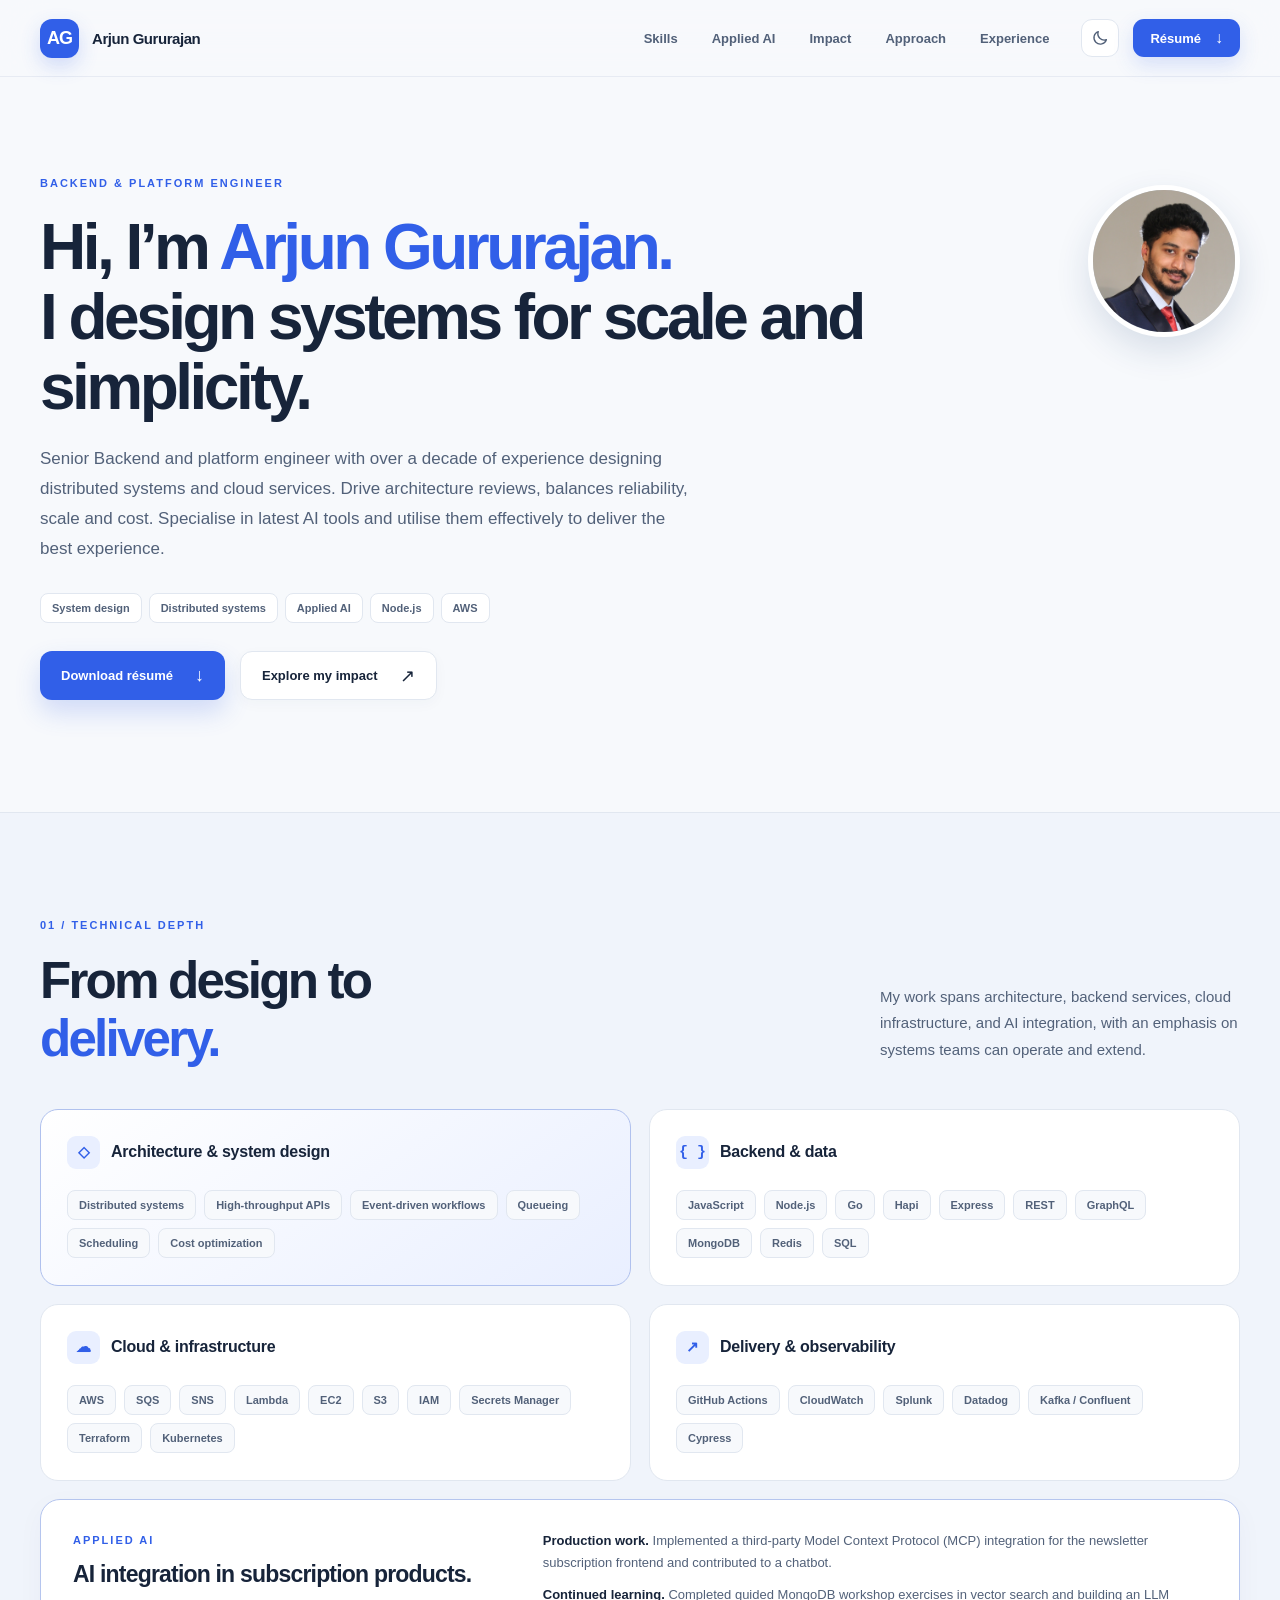
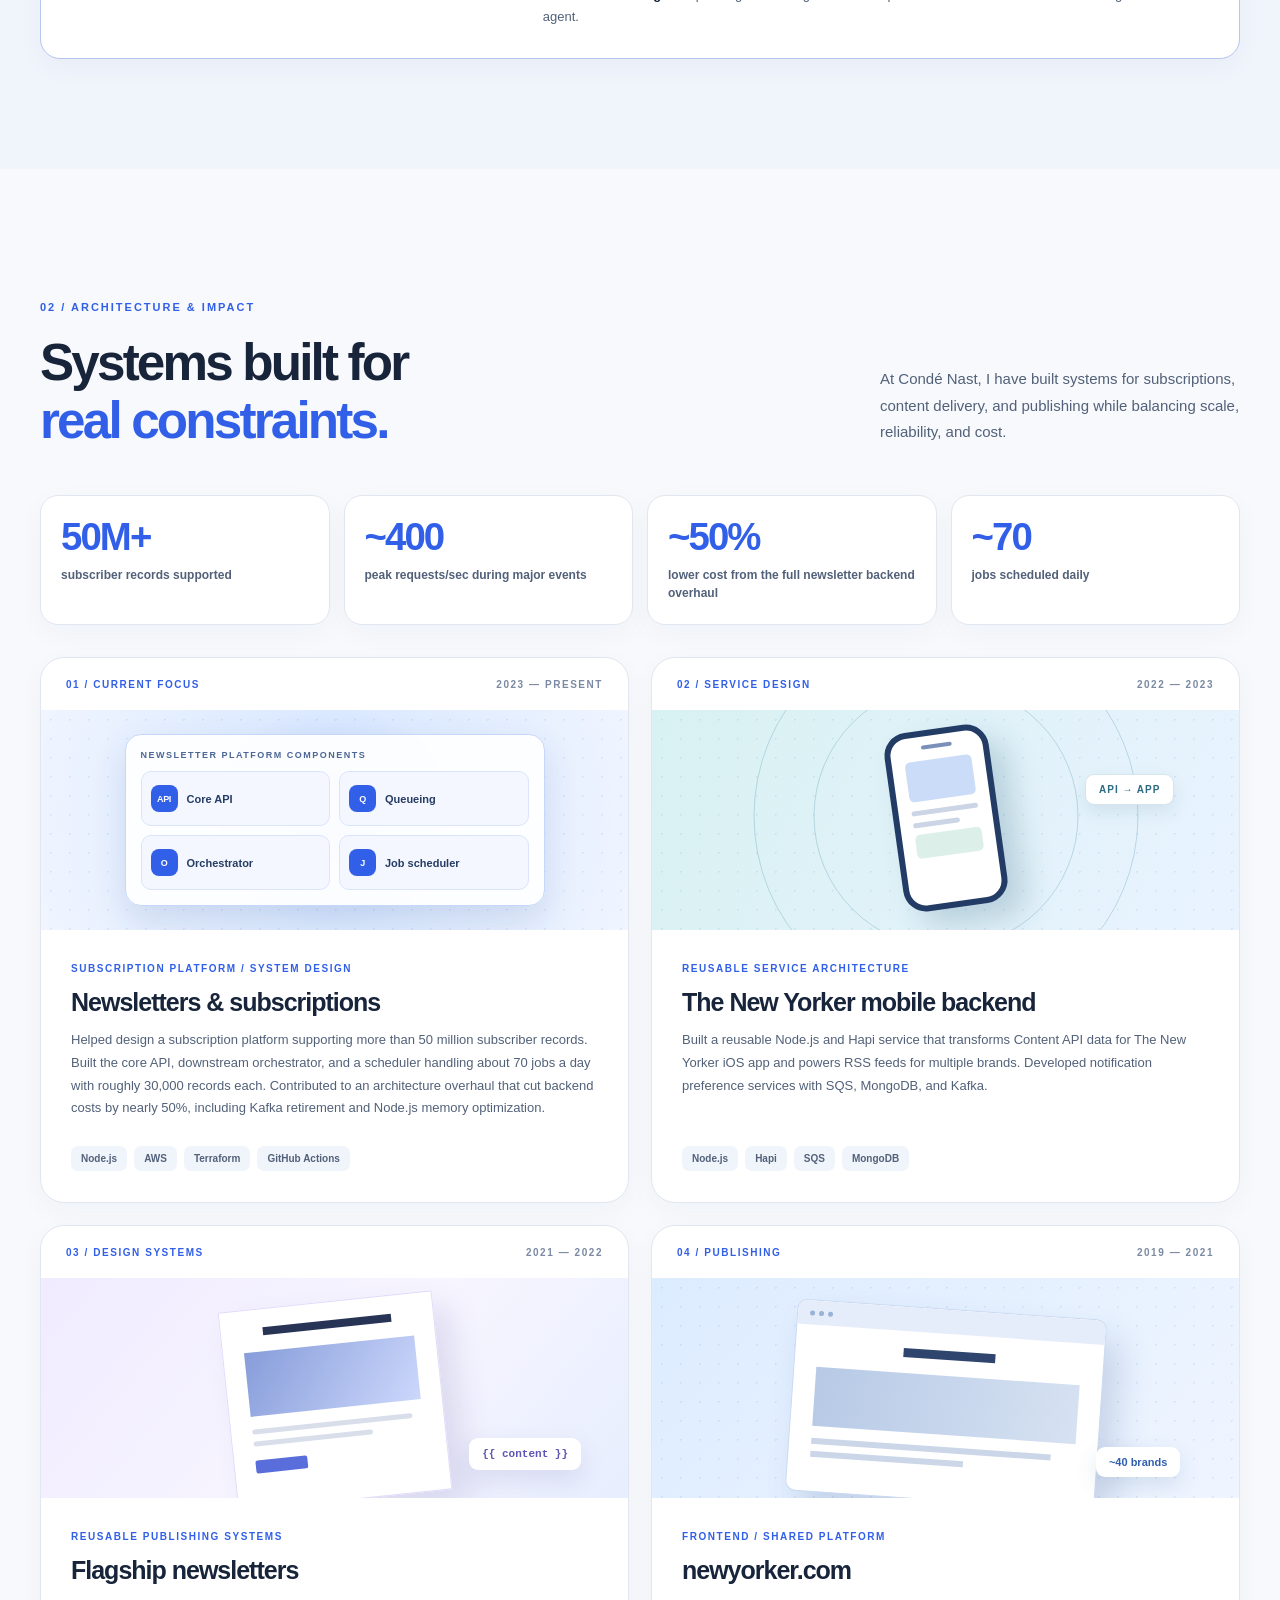
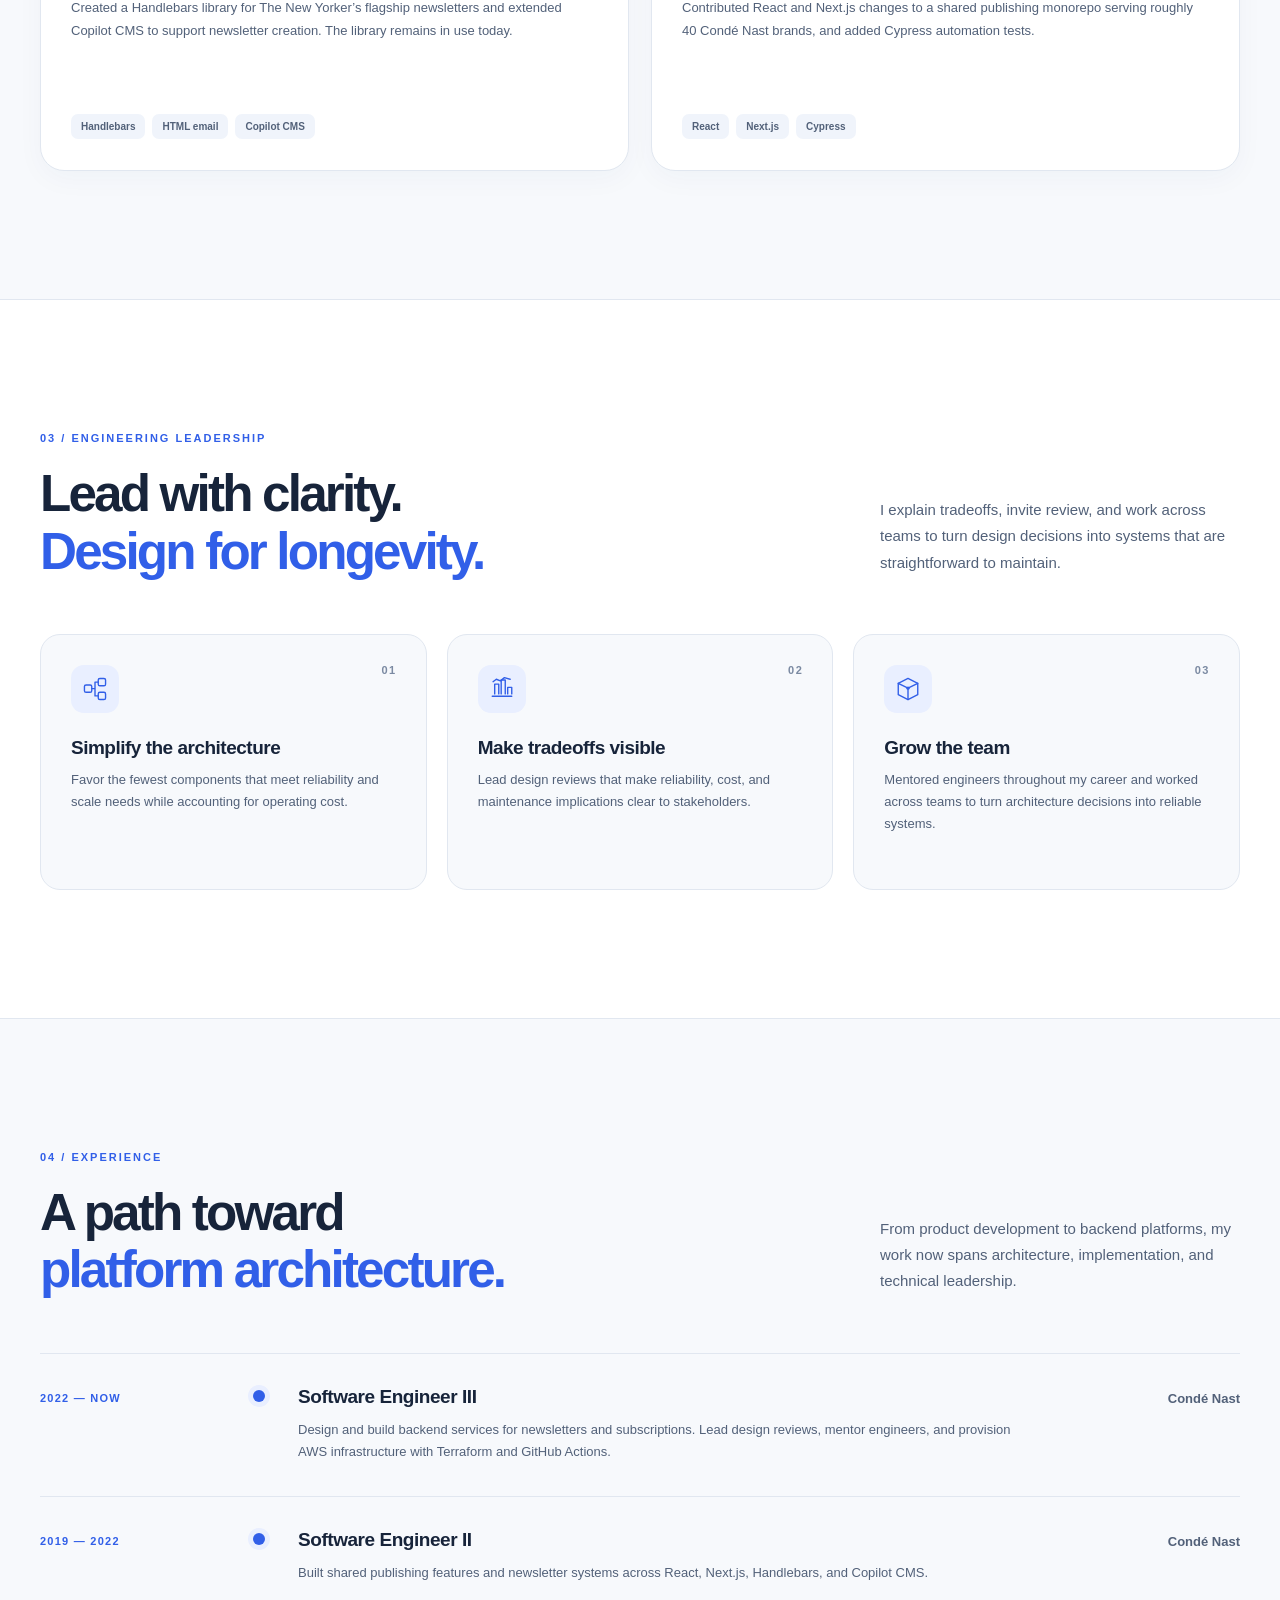
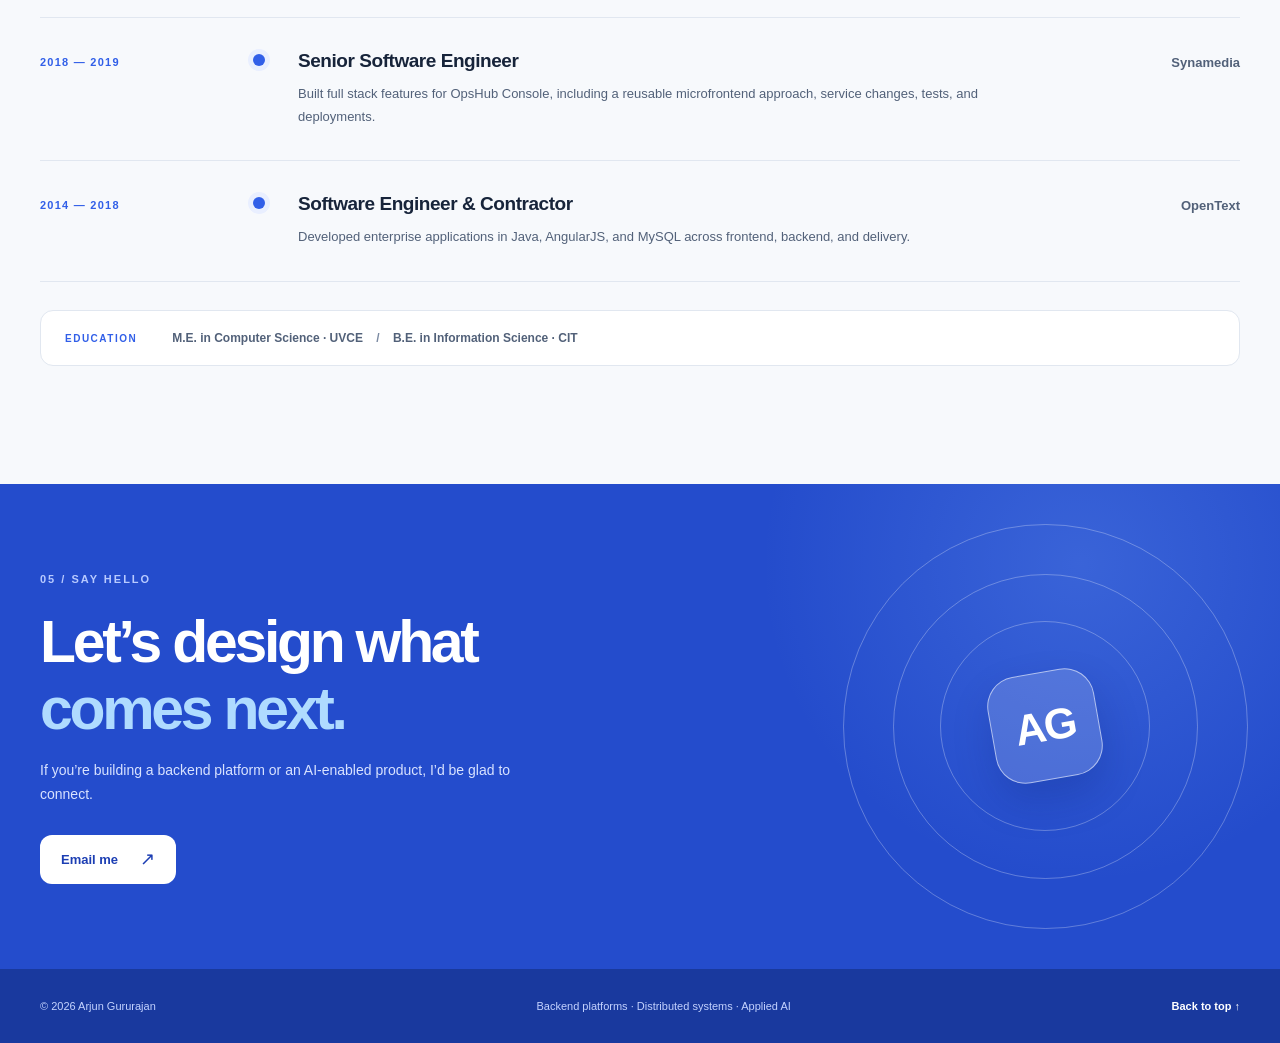
==== commit e5c2b796: "fix(resume): Minor fixes" ====
--- a/index.html
+++ b/index.html
@@ -5,11 +5,23 @@
     <meta name="viewport" content="width=device-width, initial-scale=1" />
     <meta name="theme-color" content="#f7f9fc" />
     <meta name="description" content="Arjun Gururajan designs backend platforms and distributed systems, with a practical approach to AI integration, reliability, and cost." />
+    <link rel="canonical" href="https://guruvibe.dev/" />
     <meta property="og:type" content="website" />
+    <meta property="og:url" content="https://guruvibe.dev/" />
+    <meta property="og:site_name" content="Arjun Gururajan" />
     <meta property="og:title" content="Arjun Gururajan — Backend &amp; Platform Engineer" />
     <meta property="og:description" content="Backend platforms, distributed systems, and practical AI integration." />
+    <meta property="og:image" content="https://guruvibe.dev/assets/arjun-gururajan.jpg" />
+    <meta property="og:image:type" content="image/jpeg" />
+    <meta property="og:image:width" content="1400" />
+    <meta property="og:image:height" content="1352" />
+    <meta property="og:image:alt" content="Portrait of Arjun Gururajan" />
+    <meta name="twitter:card" content="summary" />
+    <meta name="twitter:title" content="Arjun Gururajan — Backend &amp; Platform Engineer" />
+    <meta name="twitter:description" content="Backend platforms, distributed systems, and practical AI integration." />
+    <meta name="twitter:image" content="https://guruvibe.dev/assets/arjun-gururajan.jpg" />
     <title>Arjun Gururajan — Backend &amp; Platform Engineer</title>
-    <link rel="icon" type="image/svg+xml" href="./favicon.svg" />
+    <link rel="icon" type="image/jpeg" href="./assets/arjun-gururajan.jpg?v=2" />
     <link rel="stylesheet" href="./styles.css" />
     <script defer src="./script.js"></script>
   </head>
@@ -21,8 +33,8 @@
     <header class="site-header">
       <div class="header-inner shell">
         <a class="brand" href="#top" aria-label="Arjun Gururajan, back to top">
-          <span class="brand-mark">ag<span class="brand-dot">.</span></span>
-          <span class="brand-name">arjun gururajan</span>
+          <span class="brand-mark">AG</span>
+          <span class="brand-name">Arjun Gururajan</span>
         </a>
 
         <nav class="desktop-nav" aria-label="Main navigation">
@@ -58,7 +70,7 @@
     <main id="main">
       <section class="hero shell" aria-labelledby="hero-title">
         <div class="hero-copy reveal">
-          <div class="hero-intro"><img class="hero-mobile-avatar" src="./assets/arjun-gururajan.jpg" alt="" width="56" height="56" /><div class="eyebrow"><span class="status-dot"></span> BACKEND &amp; PLATFORM ENGINEER</div></div>
+          <div class="hero-intro"><img class="hero-mobile-avatar" src="./assets/arjun-gururajan.jpg" alt="" width="56" height="56" /><div class="eyebrow">BACKEND &amp; PLATFORM ENGINEER</div></div>
           <h1 id="hero-title">Hi, I’m <em>Arjun Gururajan.</em><br />I design systems for scale and simplicity.</h1>
           <p class="hero-lede">Senior Backend and platform engineer with over a decade of experience designing distributed systems and cloud services. Drive architecture reviews, balances reliability, scale and cost. Specialise in latest AI tools and utilise them effectively to deliver the best experience.</p>
           <div class="hero-skillline" aria-label="Core skills"><span>System design</span><span>Distributed systems</span><span>Applied AI</span><span>Node.js</span><span>AWS</span></div>
@@ -158,7 +170,7 @@
 
 
 
-      <section class="contact-section" id="contact" aria-labelledby="contact-title"><div class="shell contact-inner"><div class="contact-copy reveal"><span class="section-kicker">05 / SAY HELLO</span><h2 id="contact-title">Let’s design what<br /><em>comes next.</em></h2><p>If you’re building a backend platform or an AI-enabled product, I’d be glad to connect.</p><div class="contact-actions"><a class="button button-light" href="mailto:nag9209@gmail.com?subject=Hello%20Arjun">Email me <span aria-hidden="true">↗</span></a><a class="contact-link" href="https://github.com/arjun9218" target="_blank" rel="noopener noreferrer">GitHub <span aria-hidden="true">↗</span></a></div></div><div class="contact-graphic reveal" aria-hidden="true"><span class="graphic-ring ring-one"></span><span class="graphic-ring ring-two"></span><span class="graphic-ring ring-three"></span><span class="graphic-center">ag.</span></div></div></section>
+      <section class="contact-section" id="contact" aria-labelledby="contact-title"><div class="shell contact-inner"><div class="contact-copy reveal"><span class="section-kicker">05 / SAY HELLO</span><h2 id="contact-title">Let’s design what<br /><em>comes next.</em></h2><p>If you’re building a backend platform or an AI-enabled product, I’d be glad to connect.</p><div class="contact-actions"><a class="button button-light" href="mailto:nag9209@gmail.com?subject=Hello%20Arjun">Email me <span aria-hidden="true">↗</span></a></div></div><div class="contact-graphic reveal" aria-hidden="true"><span class="graphic-ring ring-one"></span><span class="graphic-ring ring-two"></span><span class="graphic-ring ring-three"></span><span class="graphic-center">AG</span></div></div></section>
     </main>
 
     <footer class="site-footer"><div class="shell footer-inner"><p>© <span id="year">2026</span> Arjun Gururajan</p><span>Backend platforms · Distributed systems · Applied AI</span><a href="#top">Back to top ↑</a></div></footer>
--- a/styles.css
+++ b/styles.css
@@ -110,3 +110,7 @@
   .hero-copy h1{font-size:41px}
   .hero-ctas{align-items:stretch}
 }
+
+.brand-mark{font-size:18px;letter-spacing:-1px;padding-right:0}
+.graphic-center{letter-spacing:-2px;padding-right:0}
+@media(max-width:370px){.brand-name{display:inline;font-size:11px}.brand{gap:7px}.brand-mark{width:31px;height:31px;font-size:15px}.header-actions{gap:6px}.header-inner{gap:10px}.icon-button{width:34px;height:34px}}
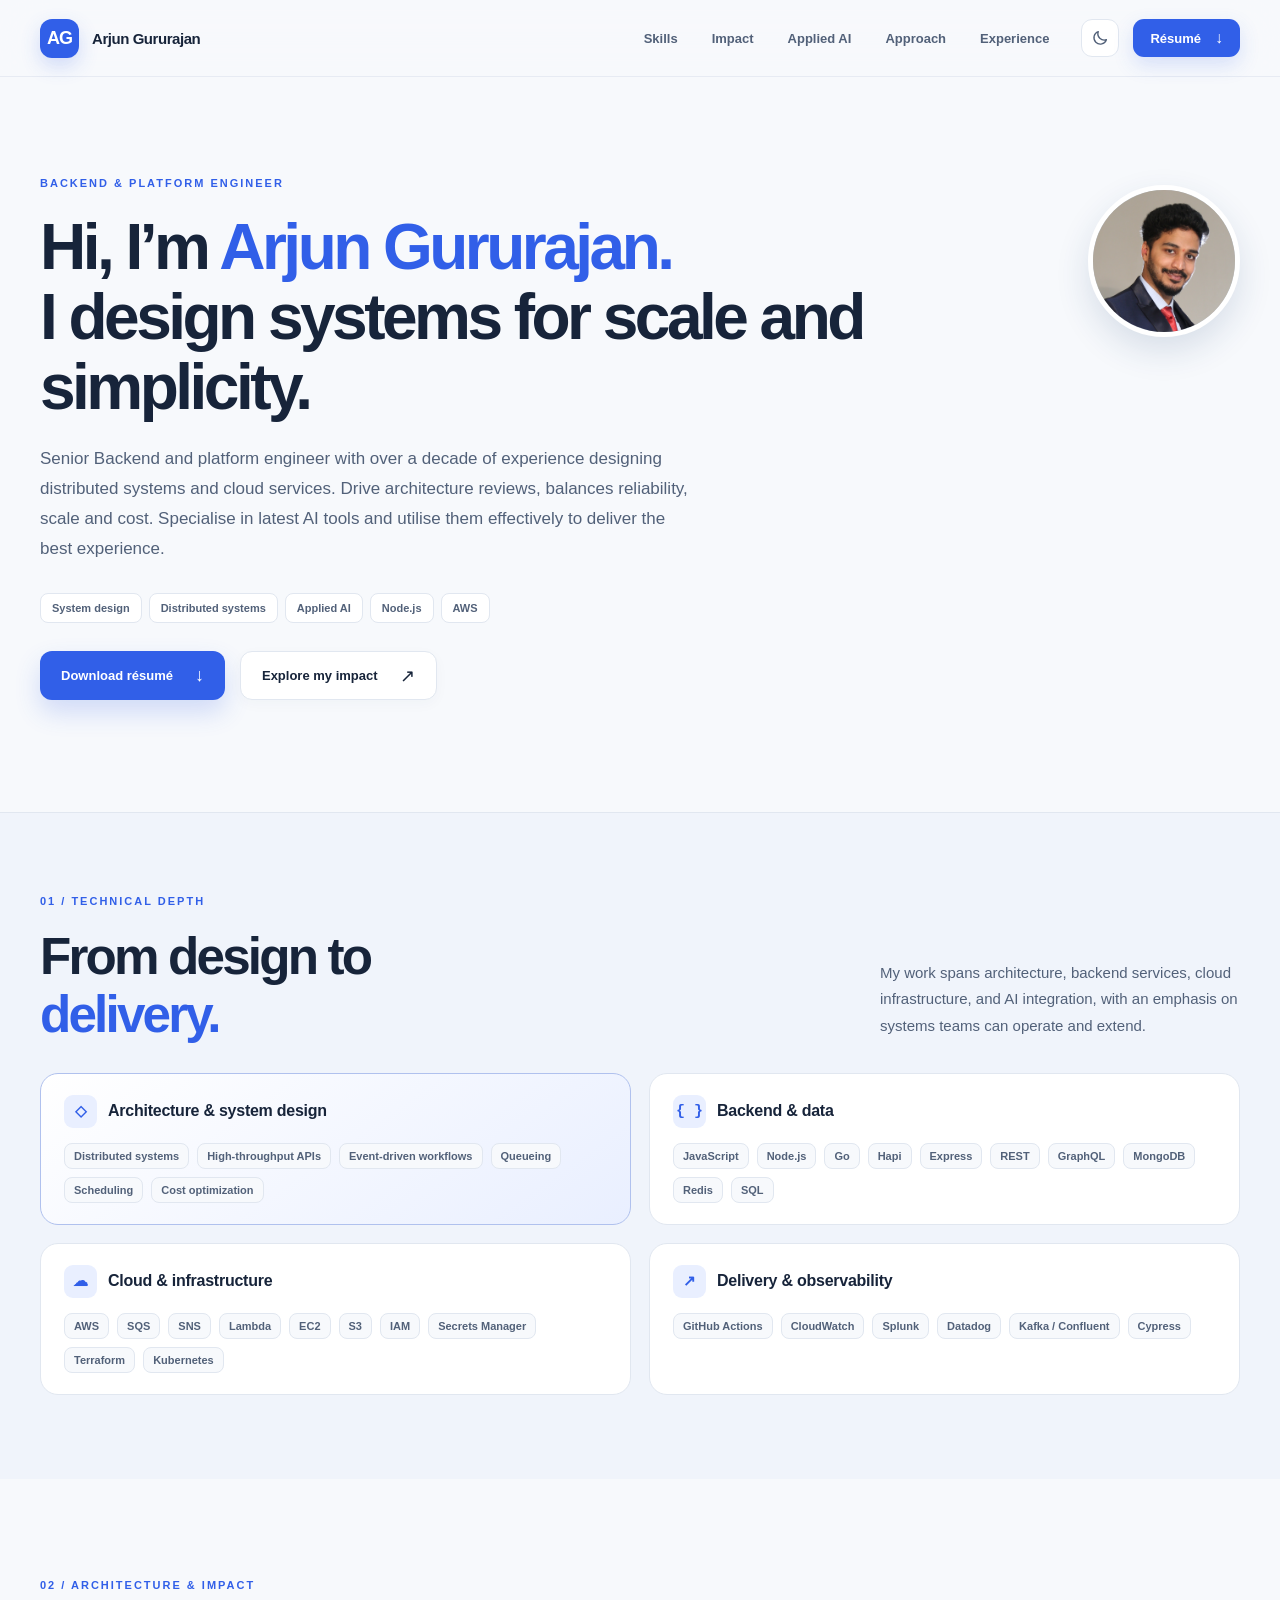
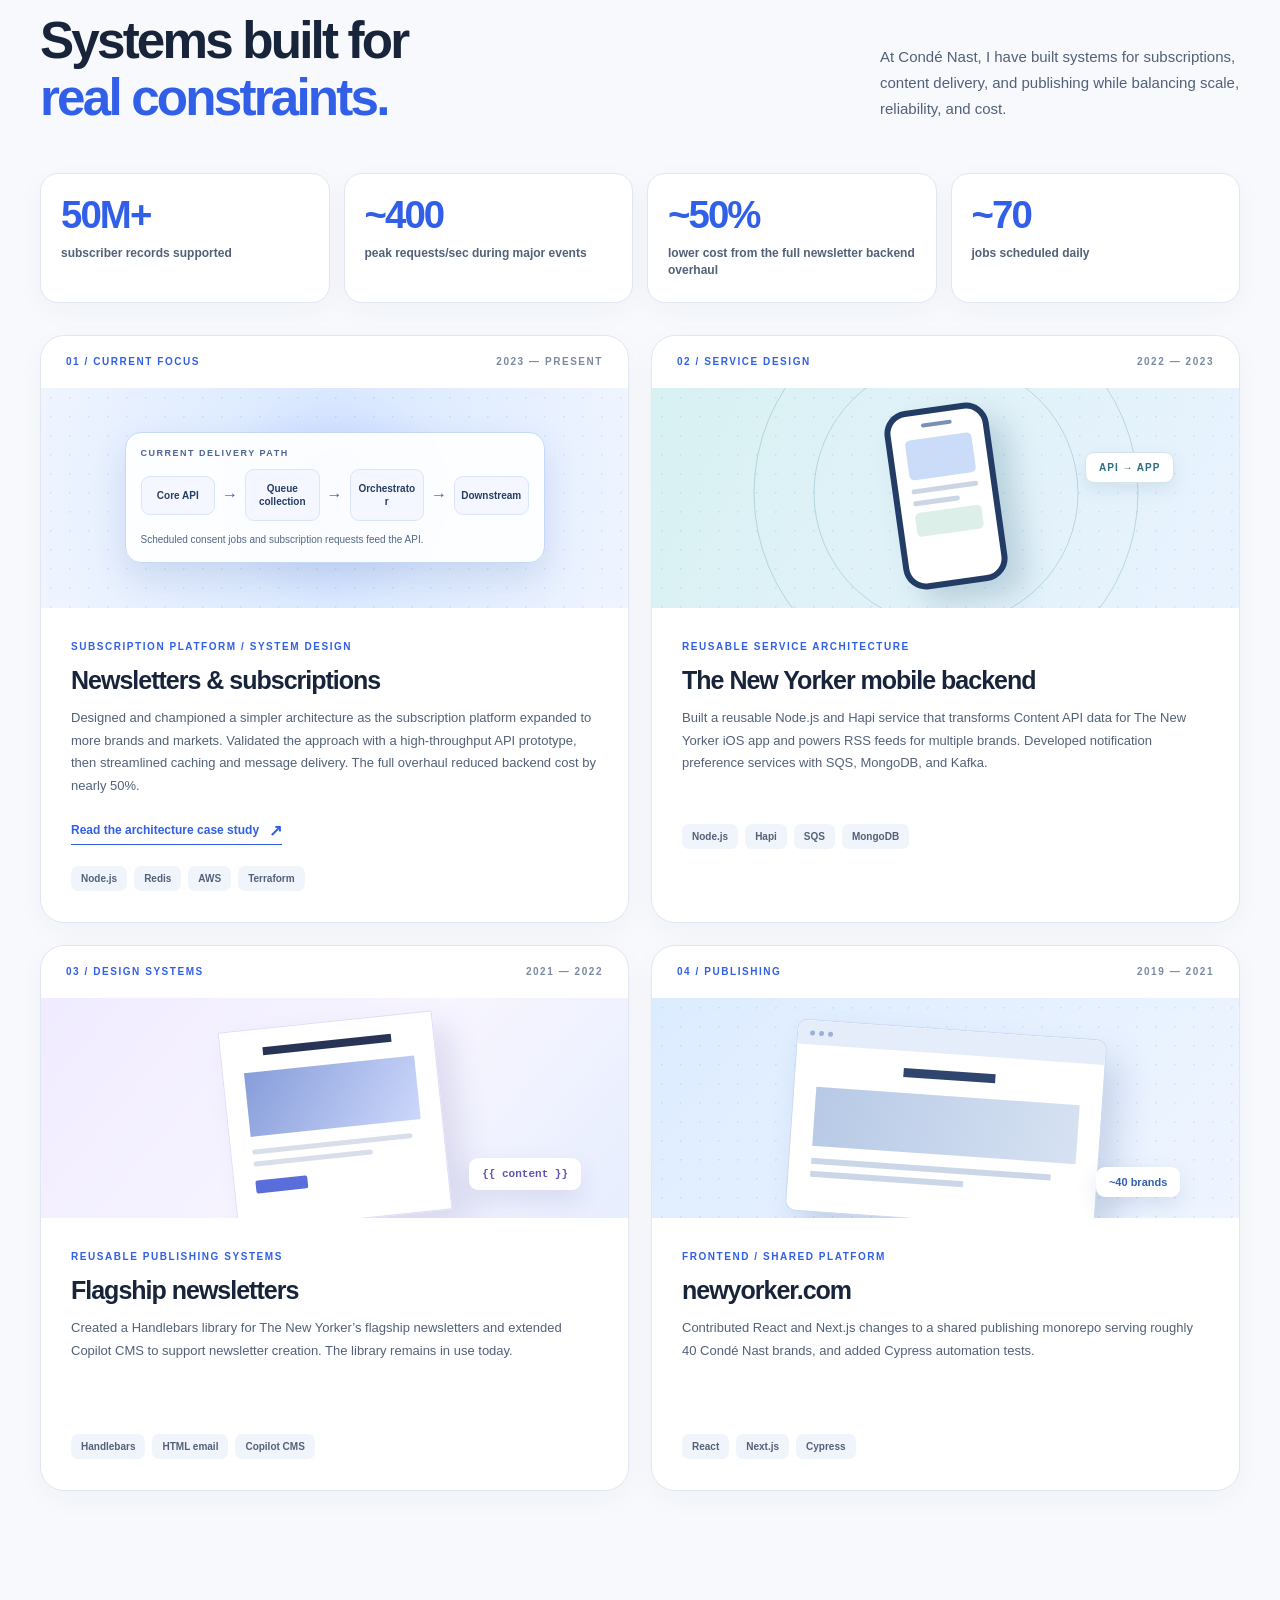
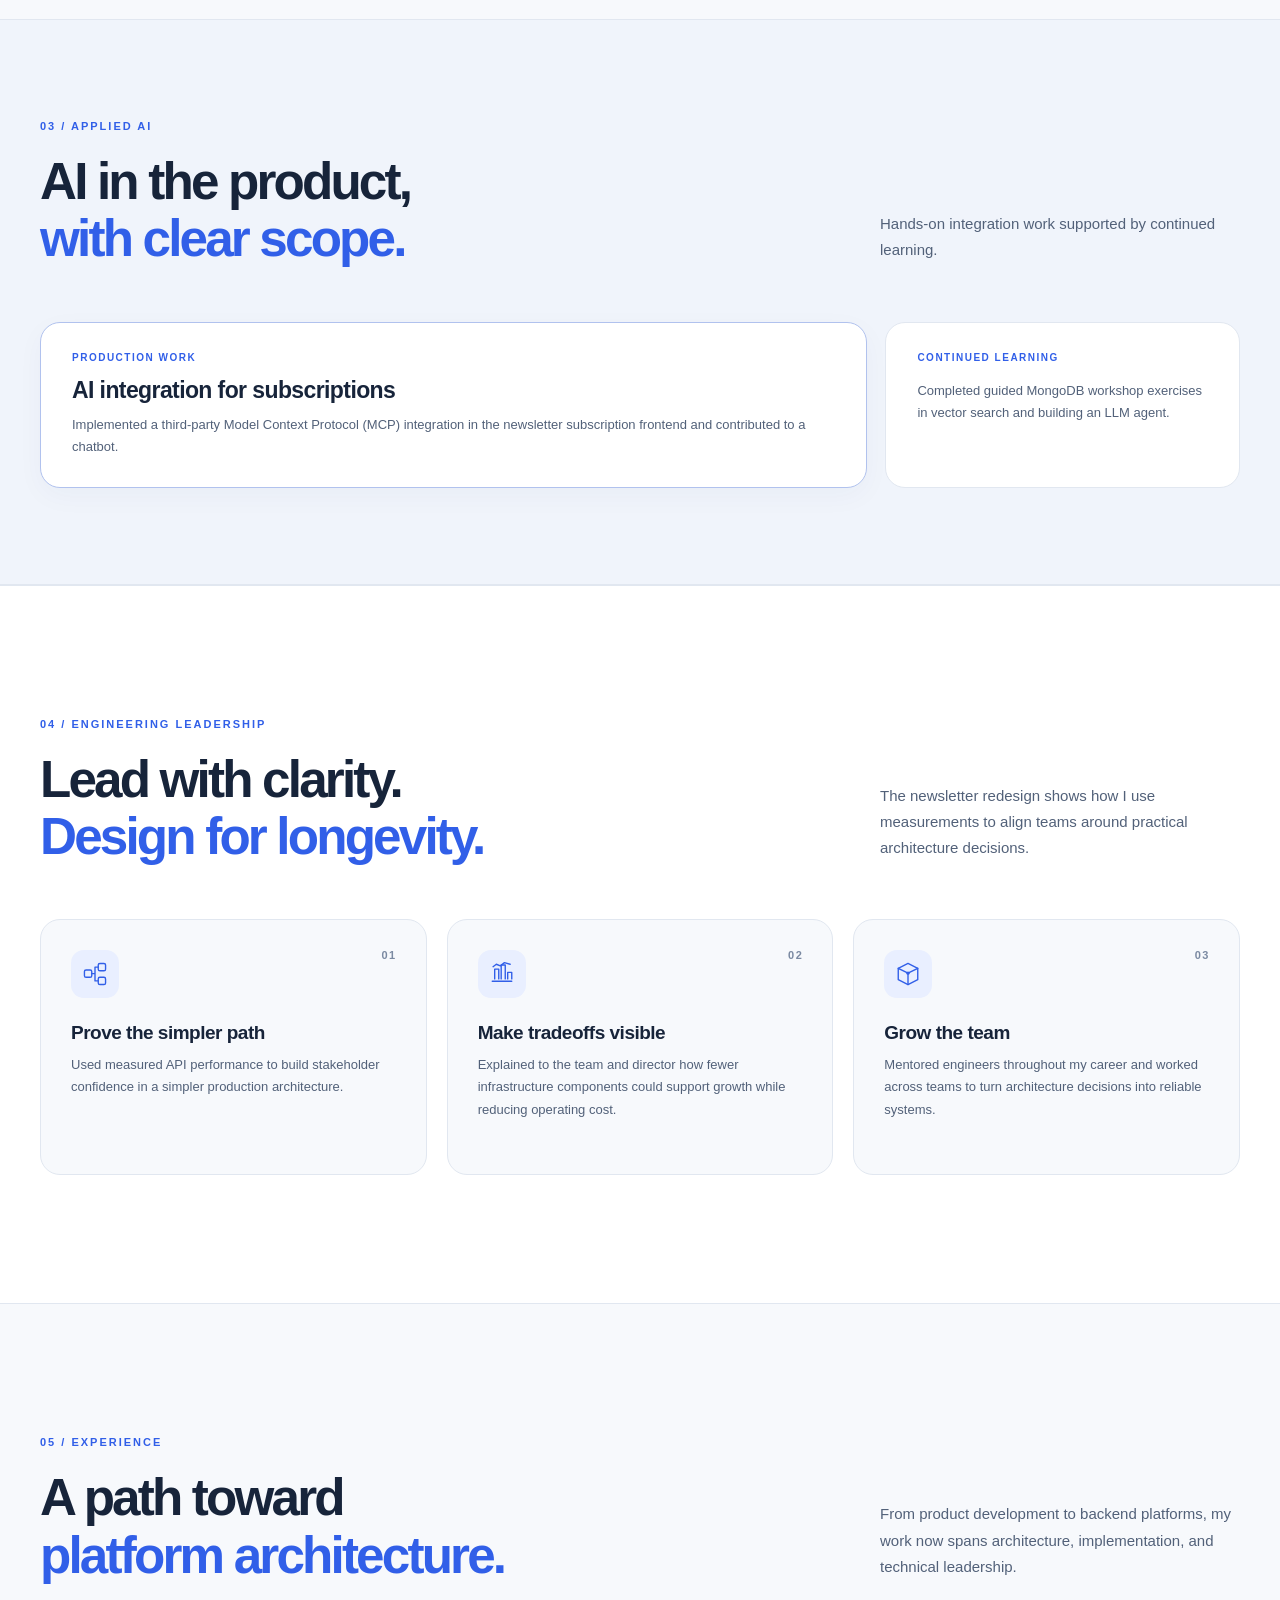
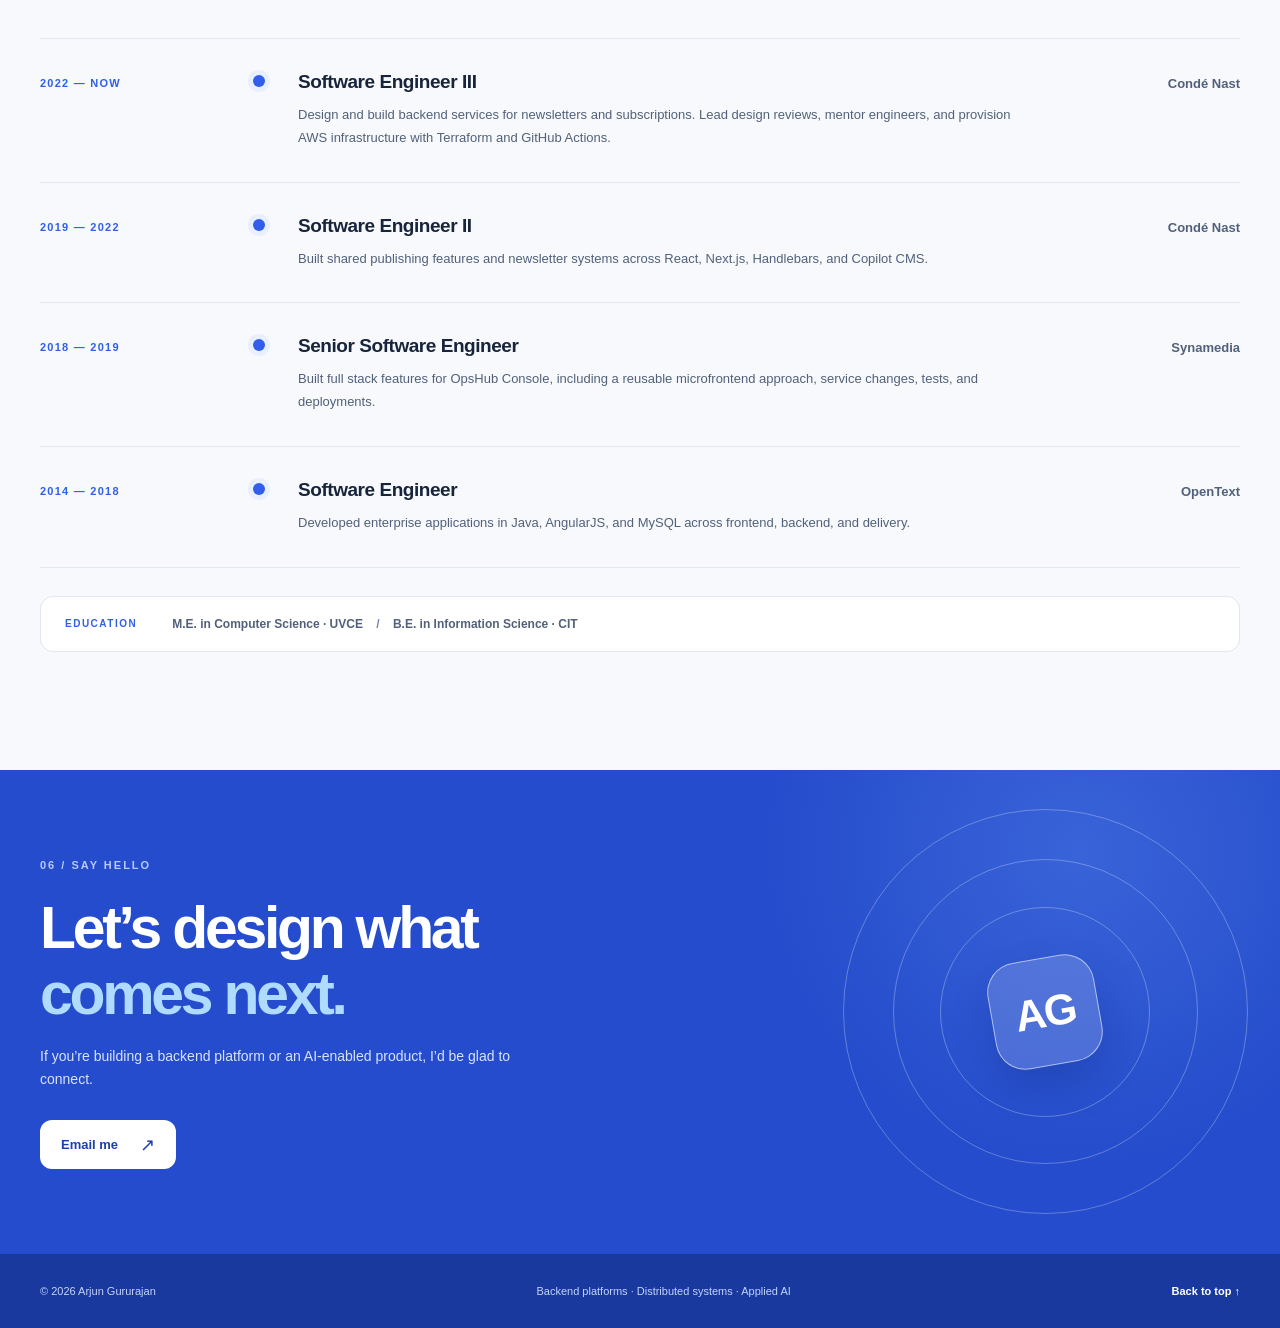
==== commit 8690864b: "fix(resume): Minor fixes" ====
--- a/index.html
+++ b/index.html
@@ -39,8 +39,8 @@
 
         <nav class="desktop-nav" aria-label="Main navigation">
           <a href="#stack">Skills</a>
+          <a href="#work">Impact</a>
           <a href="#ai">Applied AI</a>
-          <a href="#work">Impact</a>
           <a href="#approach">Approach</a>
           <a href="#experience">Experience</a>
         </nav>
@@ -58,8 +58,8 @@
       </div>
       <nav class="mobile-nav" id="mobile-nav" aria-label="Mobile navigation" hidden>
         <a href="#stack">Skills</a>
+        <a href="#work">Impact</a>
         <a href="#ai">Applied AI</a>
-        <a href="#work">Impact</a>
         <a href="#approach">Approach</a>
         <a href="#experience">Experience</a>
         <a href="#contact">Contact</a>
@@ -90,10 +90,6 @@
           <div class="stack-group reveal"><div class="stack-group-heading"><span class="stack-glyph">☁</span><h3>Cloud &amp; infrastructure</h3></div><div class="skill-list"><span>AWS</span><span>SQS</span><span>SNS</span><span>Lambda</span><span>EC2</span><span>S3</span><span>IAM</span><span>Secrets Manager</span><span>Terraform</span><span>Kubernetes</span></div></div>
           <div class="stack-group reveal"><div class="stack-group-heading"><span class="stack-glyph">↗</span><h3>Delivery &amp; observability</h3></div><div class="skill-list"><span>GitHub Actions</span><span>CloudWatch</span><span>Splunk</span><span>Datadog</span><span>Kafka / Confluent</span><span>Cypress</span></div></div>
         </div>
-        <section class="ai-proof reveal" id="ai" aria-labelledby="ai-proof-title">
-          <div class="ai-proof-heading"><span class="section-kicker">APPLIED AI</span><h3 id="ai-proof-title">AI integration in subscription products.</h3></div>
-          <div class="ai-proof-detail"><p><strong>Production work.</strong> Implemented a third-party Model Context Protocol (MCP) integration for the newsletter subscription frontend and contributed to a chatbot.</p><p><strong>Continued learning.</strong> Completed guided MongoDB workshop exercises in vector search and building an LLM agent.</p></div>
-        </section>
       </div></section>
 
       <section class="section shell" id="work" aria-labelledby="work-title">
@@ -114,16 +110,12 @@
             <div class="card-top"><span class="project-index">01 / CURRENT FOCUS</span><span class="project-period">2023 — PRESENT</span></div>
             <div class="project-visual visual-subscriptions" aria-hidden="true">
               <div class="system-board">
-                <div class="system-board-label">Newsletter platform components</div>
-                <div class="system-grid">
-                  <div class="system-node"><span class="system-node-mark">API</span><span>Core API</span></div>
-                  <div class="system-node"><span class="system-node-mark">Q</span><span>Queueing</span></div>
-                  <div class="system-node"><span class="system-node-mark">O</span><span>Orchestrator</span></div>
-                  <div class="system-node"><span class="system-node-mark">J</span><span>Job scheduler</span></div>
-                </div>
+                <div class="system-board-label">Current delivery path</div>
+                <div class="system-flow"><span>Core API</span><b>→</b><span>Queue collection</span><b>→</b><span>Orchestrator</span><b>→</b><span>Downstream</span></div>
+                <div class="system-board-note">Scheduled consent jobs and subscription requests feed the API.</div>
               </div>
             </div>
-            <div class="project-body"><span class="project-type">SUBSCRIPTION PLATFORM / SYSTEM DESIGN</span><h3>Newsletters &amp; subscriptions</h3><p>Helped design a subscription platform supporting more than 50 million subscriber records. Built the core API, downstream orchestrator, and a scheduler handling about 70 jobs a day with roughly 30,000 records each. Contributed to an architecture overhaul that cut backend costs by nearly 50%, including Kafka retirement and Node.js memory optimization.</p><div class="tag-row"><span>Node.js</span><span>AWS</span><span>Terraform</span><span>GitHub Actions</span></div></div>
+            <div class="project-body"><span class="project-type">SUBSCRIPTION PLATFORM / SYSTEM DESIGN</span><h3>Newsletters &amp; subscriptions</h3><p>Designed and championed a simpler architecture as the subscription platform expanded to more brands and markets. Validated the approach with a high-throughput API prototype, then streamlined caching and message delivery. The full overhaul reduced backend cost by nearly 50%.</p><a class="case-link" href="./newsletter-platform.html">Read the architecture case study <span aria-hidden="true">↗</span></a><div class="tag-row"><span>Node.js</span><span>Redis</span><span>AWS</span><span>Terraform</span></div></div>
           </article>
 
           <article class="project-card reveal">
@@ -146,31 +138,41 @@
         </div>
       </section>
 
+      <section class="section ai-section" id="ai" aria-labelledby="ai-title">
+        <div class="shell">
+          <div class="section-heading reveal"><div><span class="section-kicker">03 / APPLIED AI</span><h2 id="ai-title">AI in the product,<br /><span>with clear scope.</span></h2></div><p>Hands-on integration work supported by continued learning.</p></div>
+          <div class="ai-work-grid">
+            <article class="ai-work-card reveal"><span class="ai-work-label">PRODUCTION WORK</span><h3>AI integration for subscriptions</h3><p>Implemented a third-party Model Context Protocol (MCP) integration in the newsletter subscription frontend and contributed to a chatbot.</p></article>
+            <aside class="ai-learning-note reveal"><span class="ai-work-label">CONTINUED LEARNING</span><p>Completed guided MongoDB workshop exercises in vector search and building an LLM agent.</p></aside>
+          </div>
+        </div>
+      </section>
+
       <section class="section approach-section" id="approach" aria-labelledby="approach-title">
         <div class="shell">
-          <div class="section-heading reveal"><div><span class="section-kicker">03 / ENGINEERING LEADERSHIP</span><h2 id="approach-title">Lead with clarity.<br /><span>Design for longevity.</span></h2></div><p>I explain tradeoffs, invite review, and work across teams to turn design decisions into systems that are straightforward to maintain.</p></div>
+          <div class="section-heading reveal"><div><span class="section-kicker">04 / ENGINEERING LEADERSHIP</span><h2 id="approach-title">Lead with clarity.<br /><span>Design for longevity.</span></h2></div><p>The newsletter redesign shows how I use measurements to align teams around practical architecture decisions.</p></div>
           <div class="principle-grid">
-            <article class="principle-card reveal"><span class="principle-number">01</span><div class="principle-icon"><svg viewBox="0 0 32 32" fill="none" stroke="currentColor" stroke-width="1.7" stroke-linecap="round" stroke-linejoin="round" aria-hidden="true"><rect x="3" y="11" width="9" height="9" rx="2"/><rect x="20" y="3" width="9" height="9" rx="2"/><rect x="20" y="20" width="9" height="9" rx="2"/><path d="M12 15.5h4V7.5h4M16 15.5v9h4"/></svg></div><h3>Simplify the architecture</h3><p>Favor the fewest components that meet reliability and scale needs while accounting for operating cost.</p></article>
-            <article class="principle-card reveal"><span class="principle-number">02</span><div class="principle-icon"><svg viewBox="0 0 32 32" fill="none" stroke="currentColor" stroke-width="1.7" stroke-linecap="round" stroke-linejoin="round" aria-hidden="true"><path d="M4 25h24M7 22V10h5v12m3 0V5h5v17m3 0v-8h5v8"/><path d="m5 7 4-3 5 2 5-4 7 2"/></svg></div><h3>Make tradeoffs visible</h3><p>Lead design reviews that make reliability, cost, and maintenance implications clear to stakeholders.</p></article>
+            <article class="principle-card reveal"><span class="principle-number">01</span><div class="principle-icon"><svg viewBox="0 0 32 32" fill="none" stroke="currentColor" stroke-width="1.7" stroke-linecap="round" stroke-linejoin="round" aria-hidden="true"><rect x="3" y="11" width="9" height="9" rx="2"/><rect x="20" y="3" width="9" height="9" rx="2"/><rect x="20" y="20" width="9" height="9" rx="2"/><path d="M12 15.5h4V7.5h4M16 15.5v9h4"/></svg></div><h3>Prove the simpler path</h3><p>Used measured API performance to build stakeholder confidence in a simpler production architecture.</p></article>
+            <article class="principle-card reveal"><span class="principle-number">02</span><div class="principle-icon"><svg viewBox="0 0 32 32" fill="none" stroke="currentColor" stroke-width="1.7" stroke-linecap="round" stroke-linejoin="round" aria-hidden="true"><path d="M4 25h24M7 22V10h5v12m3 0V5h5v17m3 0v-8h5v8"/><path d="m5 7 4-3 5 2 5-4 7 2"/></svg></div><h3>Make tradeoffs visible</h3><p>Explained to the team and director how fewer infrastructure components could support growth while reducing operating cost.</p></article>
             <article class="principle-card reveal"><span class="principle-number">03</span><div class="principle-icon"><svg viewBox="0 0 32 32" fill="none" stroke="currentColor" stroke-width="1.7" stroke-linecap="round" stroke-linejoin="round" aria-hidden="true"><path d="M16 3 28 9v14l-12 6L4 23V9l12-6Z"/><path d="m4 9 12 6 12-6M16 15v14"/><circle cx="16" cy="15" r="2" fill="currentColor" stroke="none"/></svg></div><h3>Grow the team</h3><p>Mentored engineers throughout my career and worked across teams to turn architecture decisions into reliable systems.</p></article>
           </div>
         </div>
       </section>
 
       <section class="section shell experience-section" id="experience" aria-labelledby="experience-title">
-        <div class="section-heading reveal"><div><span class="section-kicker">04 / EXPERIENCE</span><h2 id="experience-title">A path toward<br /><span>platform architecture.</span></h2></div><p>From product development to backend platforms, my work now spans architecture, implementation, and technical leadership.</p></div>
+        <div class="section-heading reveal"><div><span class="section-kicker">05 / EXPERIENCE</span><h2 id="experience-title">A path toward<br /><span>platform architecture.</span></h2></div><p>From product development to backend platforms, my work now spans architecture, implementation, and technical leadership.</p></div>
         <div class="timeline">
           <article class="timeline-item reveal"><div class="timeline-date">2022 — NOW</div><div class="timeline-marker"></div><div class="timeline-content"><div class="timeline-title"><h3>Software Engineer III</h3><span>Condé Nast</span></div><p>Design and build backend services for newsletters and subscriptions. Lead design reviews, mentor engineers, and provision AWS infrastructure with Terraform and GitHub Actions.</p></div></article>
           <article class="timeline-item reveal"><div class="timeline-date">2019 — 2022</div><div class="timeline-marker"></div><div class="timeline-content"><div class="timeline-title"><h3>Software Engineer II</h3><span>Condé Nast</span></div><p>Built shared publishing features and newsletter systems across React, Next.js, Handlebars, and Copilot CMS.</p></div></article>
           <article class="timeline-item reveal"><div class="timeline-date">2018 — 2019</div><div class="timeline-marker"></div><div class="timeline-content"><div class="timeline-title"><h3>Senior Software Engineer</h3><span>Synamedia</span></div><p>Built full stack features for OpsHub Console, including a reusable microfrontend approach, service changes, tests, and deployments.</p></div></article>
-          <article class="timeline-item reveal"><div class="timeline-date">2014 — 2018</div><div class="timeline-marker"></div><div class="timeline-content"><div class="timeline-title"><h3>Software Engineer &amp; Contractor</h3><span>OpenText</span></div><p>Developed enterprise applications in Java, AngularJS, and MySQL across frontend, backend, and delivery.</p></div></article>
+          <article class="timeline-item reveal"><div class="timeline-date">2014 — 2018</div><div class="timeline-marker"></div><div class="timeline-content"><div class="timeline-title"><h3>Software Engineer</h3><span>OpenText</span></div><p>Developed enterprise applications in Java, AngularJS, and MySQL across frontend, backend, and delivery.</p></div></article>
         </div>
         <div class="education-note reveal"><span>EDUCATION</span><p>M.E. in Computer Science · UVCE <span aria-hidden="true">/</span> B.E. in Information Science · CIT</p></div>
       </section>
 
 
 
-      <section class="contact-section" id="contact" aria-labelledby="contact-title"><div class="shell contact-inner"><div class="contact-copy reveal"><span class="section-kicker">05 / SAY HELLO</span><h2 id="contact-title">Let’s design what<br /><em>comes next.</em></h2><p>If you’re building a backend platform or an AI-enabled product, I’d be glad to connect.</p><div class="contact-actions"><a class="button button-light" href="mailto:nag9209@gmail.com?subject=Hello%20Arjun">Email me <span aria-hidden="true">↗</span></a></div></div><div class="contact-graphic reveal" aria-hidden="true"><span class="graphic-ring ring-one"></span><span class="graphic-ring ring-two"></span><span class="graphic-ring ring-three"></span><span class="graphic-center">AG</span></div></div></section>
+      <section class="contact-section" id="contact" aria-labelledby="contact-title"><div class="shell contact-inner"><div class="contact-copy reveal"><span class="section-kicker">06 / SAY HELLO</span><h2 id="contact-title">Let’s design what<br /><em>comes next.</em></h2><p>If you’re building a backend platform or an AI-enabled product, I’d be glad to connect.</p><div class="contact-actions"><a class="button button-light" href="mailto:nag9209@gmail.com?subject=Hello%20Arjun">Email me <span aria-hidden="true">↗</span></a></div></div><div class="contact-graphic reveal" aria-hidden="true"><span class="graphic-ring ring-one"></span><span class="graphic-ring ring-two"></span><span class="graphic-ring ring-three"></span><span class="graphic-center">AG</span></div></div></section>
     </main>
 
     <footer class="site-footer"><div class="shell footer-inner"><p>© <span id="year">2026</span> Arjun Gururajan</p><span>Backend platforms · Distributed systems · Applied AI</span><a href="#top">Back to top ↑</a></div></footer>
--- a/styles.css
+++ b/styles.css
@@ -114,3 +114,66 @@
 .brand-mark{font-size:18px;letter-spacing:-1px;padding-right:0}
 .graphic-center{letter-spacing:-2px;padding-right:0}
 @media(max-width:370px){.brand-name{display:inline;font-size:11px}.brand{gap:7px}.brand-mark{width:31px;height:31px;font-size:15px}.header-actions{gap:6px}.header-inner{gap:10px}.icon-button{width:34px;height:34px}}
+
+/* Compact skills, then evidence of architecture decisions. */
+.stack-section{padding-top:78px;padding-bottom:84px}
+.stack-section .section-heading{margin-bottom:30px}
+.stack-group{min-height:0;padding:21px 23px}
+.stack-group-heading{margin-bottom:15px}
+.skill-list span{padding:6px 9px}
+#work{padding-top:96px}
+.system-flow{display:flex;align-items:center;gap:7px}
+.system-flow span{flex:1;min-width:0;padding:12px 6px;border:1px solid #dae5fb;border-radius:9px;background:#f4f7ff;color:#263c63;text-align:center;font-size:10px;font-weight:800;line-height:1.3;overflow-wrap:anywhere}
+.system-flow b{flex:none;color:#315fe8;font-size:16px}
+.system-board-note{margin-top:12px;color:#536783;font-size:10px;line-height:1.4}
+.case-link{display:inline-flex;align-items:center;gap:10px;margin-top:18px;padding-bottom:4px;border-bottom:1px solid currentColor;color:var(--blue);font-size:12px;font-weight:800}
+.case-link:hover{color:var(--blue-dark)}
+.case-link span{font-size:16px}
+.ai-section{background:var(--surface-muted);border-block:1px solid var(--line);padding-block:96px}
+.ai-work-grid{display:grid;grid-template-columns:minmax(0,1.4fr) minmax(0,.6fr);gap:18px}
+.ai-work-card,.ai-learning-note{border:1px solid var(--line);border-radius:20px;background:var(--surface);padding:29px 31px}
+.ai-work-card{border-color:color-mix(in srgb,var(--blue) 27%,var(--line));box-shadow:0 8px 28px rgba(31,54,106,.035)}
+.ai-work-label{display:block;color:var(--blue);font-size:10px;font-weight:800;letter-spacing:1.5px}
+.ai-work-card h3{margin:14px 0 10px;font-size:23px;letter-spacing:-.6px}
+.ai-work-card p,.ai-learning-note p{margin:0;color:var(--text-soft);font-size:13px;line-height:1.7}
+.ai-learning-note p{margin-top:17px}
+
+/* Newsletter architecture case study. */
+.case-hero{padding-top:82px;padding-bottom:94px}
+.case-back{display:inline-flex;margin-bottom:52px;color:var(--blue);font-size:13px;font-weight:750}
+.case-back:hover{text-decoration:underline}
+.case-hero h1{max-width:900px;margin:20px 0 22px;font-size:clamp(47px,5.8vw,76px)}
+.case-lede{max-width:790px;margin:0;color:var(--text-soft);font-size:18px;line-height:1.7}
+.case-context-line{margin:28px 0 0;color:var(--text-faint);font-size:12px;font-weight:650}
+.case-section{padding-block:100px;border-top:1px solid var(--line)}
+.case-section .section-heading{margin-bottom:39px}
+.case-context-section,.case-outcomes-section{background:var(--surface-muted)}
+.case-facts,.outcome-grid{display:grid;grid-template-columns:repeat(4,minmax(0,1fr));gap:14px}
+.case-facts>div,.outcome-grid>div{padding:22px 20px;border:1px solid var(--line);border-radius:17px;background:var(--surface)}
+.case-facts strong,.outcome-grid strong{display:block;color:var(--blue);font-size:clamp(22px,2.7vw,32px);font-weight:800;letter-spacing:-.04em}
+.case-facts span,.outcome-grid span{display:block;margin-top:8px;color:var(--text-soft);font-size:12px;line-height:1.45;font-weight:600}
+.case-copy{max-width:900px;margin:33px 0 0;color:var(--text-soft);font-size:15px;line-height:1.8}
+.architecture-comparison{display:grid;grid-template-columns:repeat(2,minmax(0,1fr));gap:20px}
+.architecture-panel{min-width:0;padding:28px;border:1px solid var(--line);border-radius:21px;background:var(--surface)}
+.architecture-panel-after{border-color:color-mix(in srgb,var(--blue) 36%,var(--line));box-shadow:0 12px 30px rgba(31,54,106,.055)}
+.architecture-panel-head span,.scheduler-path-label,.decision-card>span{color:var(--blue);font-size:10px;font-weight:800;letter-spacing:1.55px}
+.architecture-panel-head h3{margin:9px 0 21px;font-size:20px;letter-spacing:-.5px}
+.architecture-flow{display:flex;gap:10px;list-style:none;margin:0 0 20px;padding:0}
+.architecture-flow li{position:relative;display:grid;place-items:center;flex:1;min-width:0;min-height:66px;padding:9px 6px;border:1px solid var(--line);border-radius:10px;background:var(--surface-muted);color:var(--text);font-size:11px;font-weight:750;line-height:1.35;text-align:center}
+.architecture-flow li:not(:last-child)::after{content:"→";position:absolute;right:-10px;z-index:1;color:var(--blue);font-size:16px;font-weight:800}
+.architecture-panel p{margin:0;color:var(--text-soft);font-size:13px;line-height:1.7}
+.architecture-panel .flow-intake{margin:0 0 15px;color:var(--text);font-weight:650}
+.scheduler-path{margin-top:18px;padding:22px 28px;border:1px solid var(--line);border-radius:17px;background:var(--surface)}
+.scheduler-path p{margin:10px 0 0;color:var(--text-soft);font-size:13px;line-height:1.65}
+.scheduler-path p:first-of-type{color:var(--text);font-weight:750}
+.decision-grid{display:grid;grid-template-columns:repeat(2,minmax(0,1fr));gap:18px}
+.decision-card{padding:29px 30px;border:1px solid var(--line);border-radius:19px;background:var(--surface)}
+.decision-card h3{margin:13px 0 10px;font-size:21px;letter-spacing:-.55px}
+.decision-card p{margin:0;color:var(--text-soft);font-size:13px;line-height:1.75}
+.tradeoff-note{max-width:920px;margin-top:25px;padding:22px 26px;border-left:3px solid var(--blue);border-radius:0 14px 14px 0;background:var(--surface-muted)}
+.tradeoff-note strong{color:var(--text);font-size:14px}
+.tradeoff-note p{margin:8px 0 0;color:var(--text-soft);font-size:13px;line-height:1.75}
+.case-qualification{max-width:910px;margin:24px 0 0;color:var(--text-faint);font-size:12px;line-height:1.65}
+.case-end-actions{display:flex;flex-wrap:wrap;gap:12px;margin-top:35px}
+@media(max-width:800px){.stack-section{padding-block:72px}.ai-work-grid,.architecture-comparison{grid-template-columns:1fr}.case-facts,.outcome-grid{grid-template-columns:repeat(2,minmax(0,1fr))}.case-section{padding-block:80px}}
+@media(max-width:620px){.stack-section{padding-block:62px}.stack-group{padding:20px}.stack-section .section-heading{margin-bottom:27px}#work{padding-top:76px}.ai-section{padding-block:76px}.ai-work-card,.ai-learning-note{padding:23px}.system-flow span{font-size:9px;padding:11px 4px}.system-flow b{font-size:13px}.case-hero{padding-top:50px;padding-bottom:66px}.case-back{margin-bottom:37px}.case-hero h1{font-size:clamp(42px,10vw,58px)}.case-lede{font-size:15px}.case-section{padding-block:72px}.case-facts>div,.outcome-grid>div{padding:17px 15px}.case-facts strong,.outcome-grid strong{font-size:24px}.architecture-panel{padding:22px}.architecture-flow{flex-direction:column;gap:12px}.architecture-flow li{min-height:47px}.architecture-flow li:not(:last-child)::after{content:"↓";right:auto;bottom:-17px}.decision-grid{grid-template-columns:1fr}.decision-card{padding:24px}}
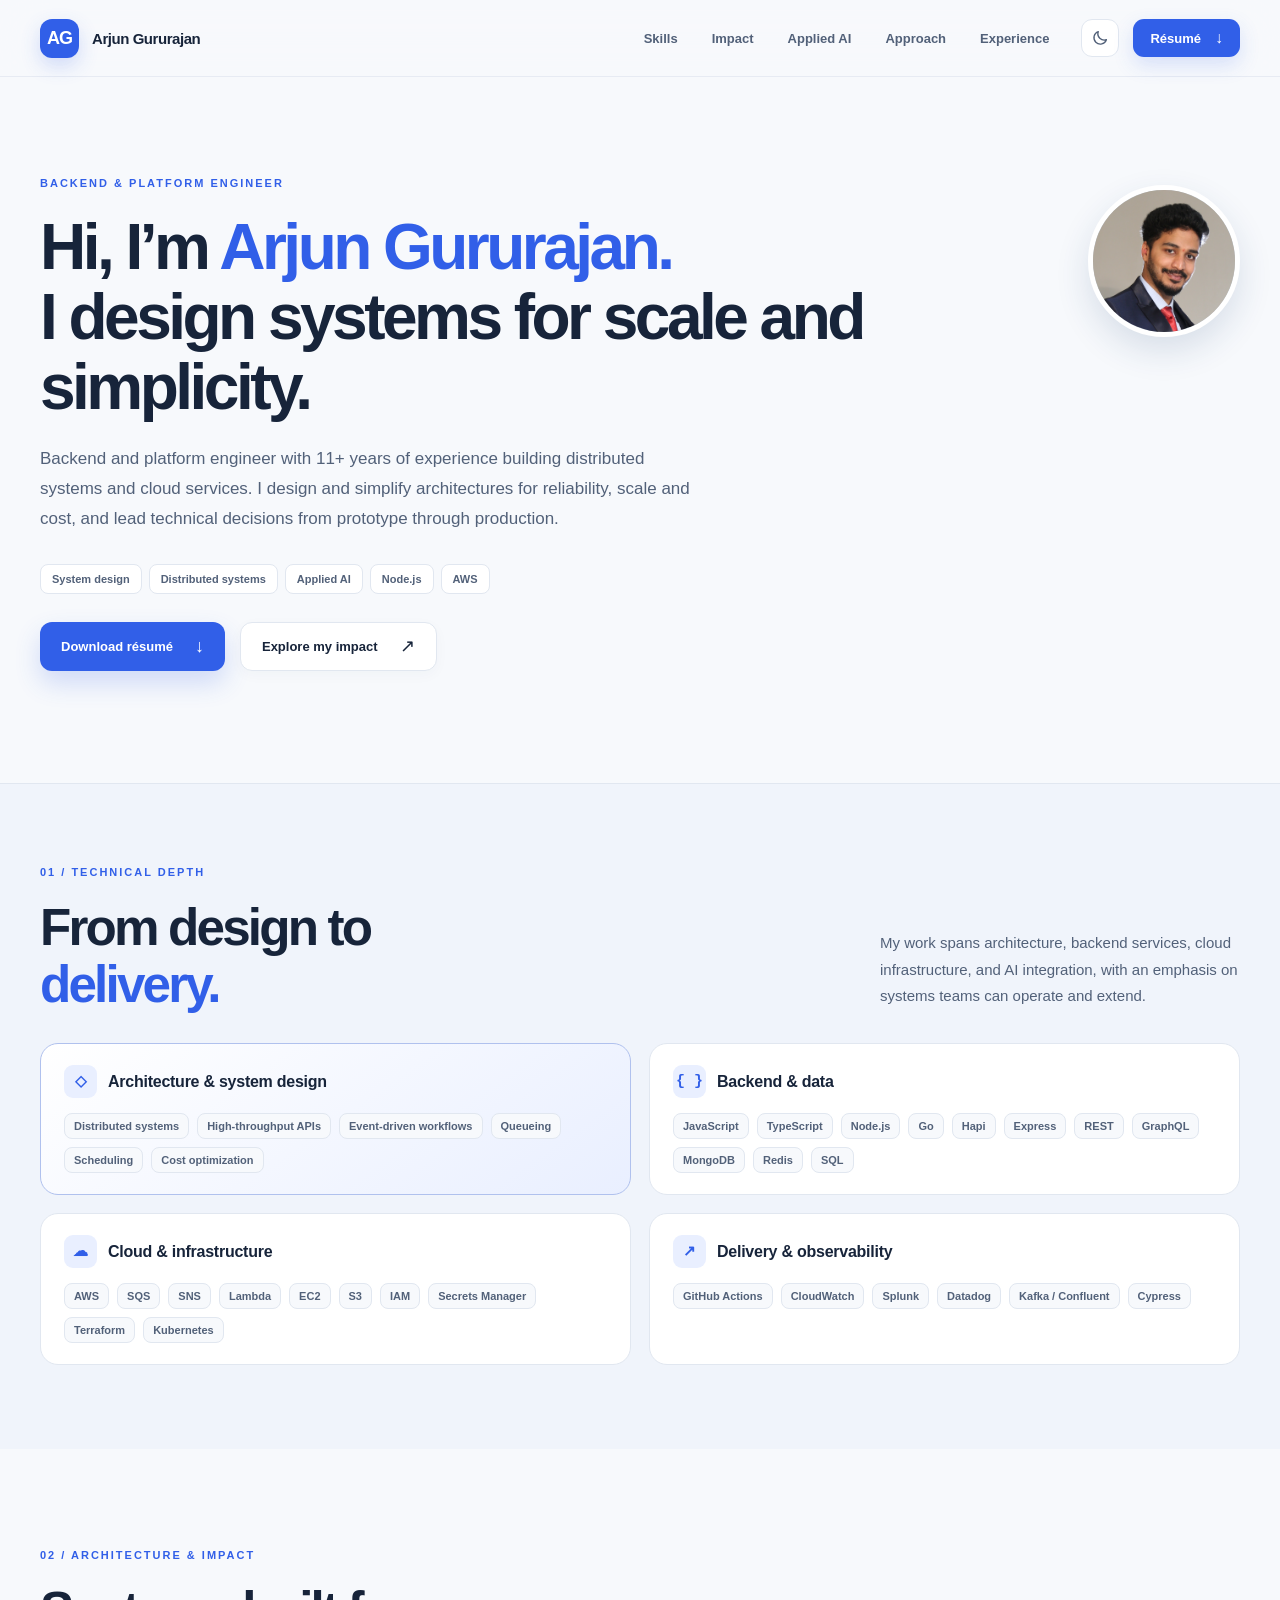
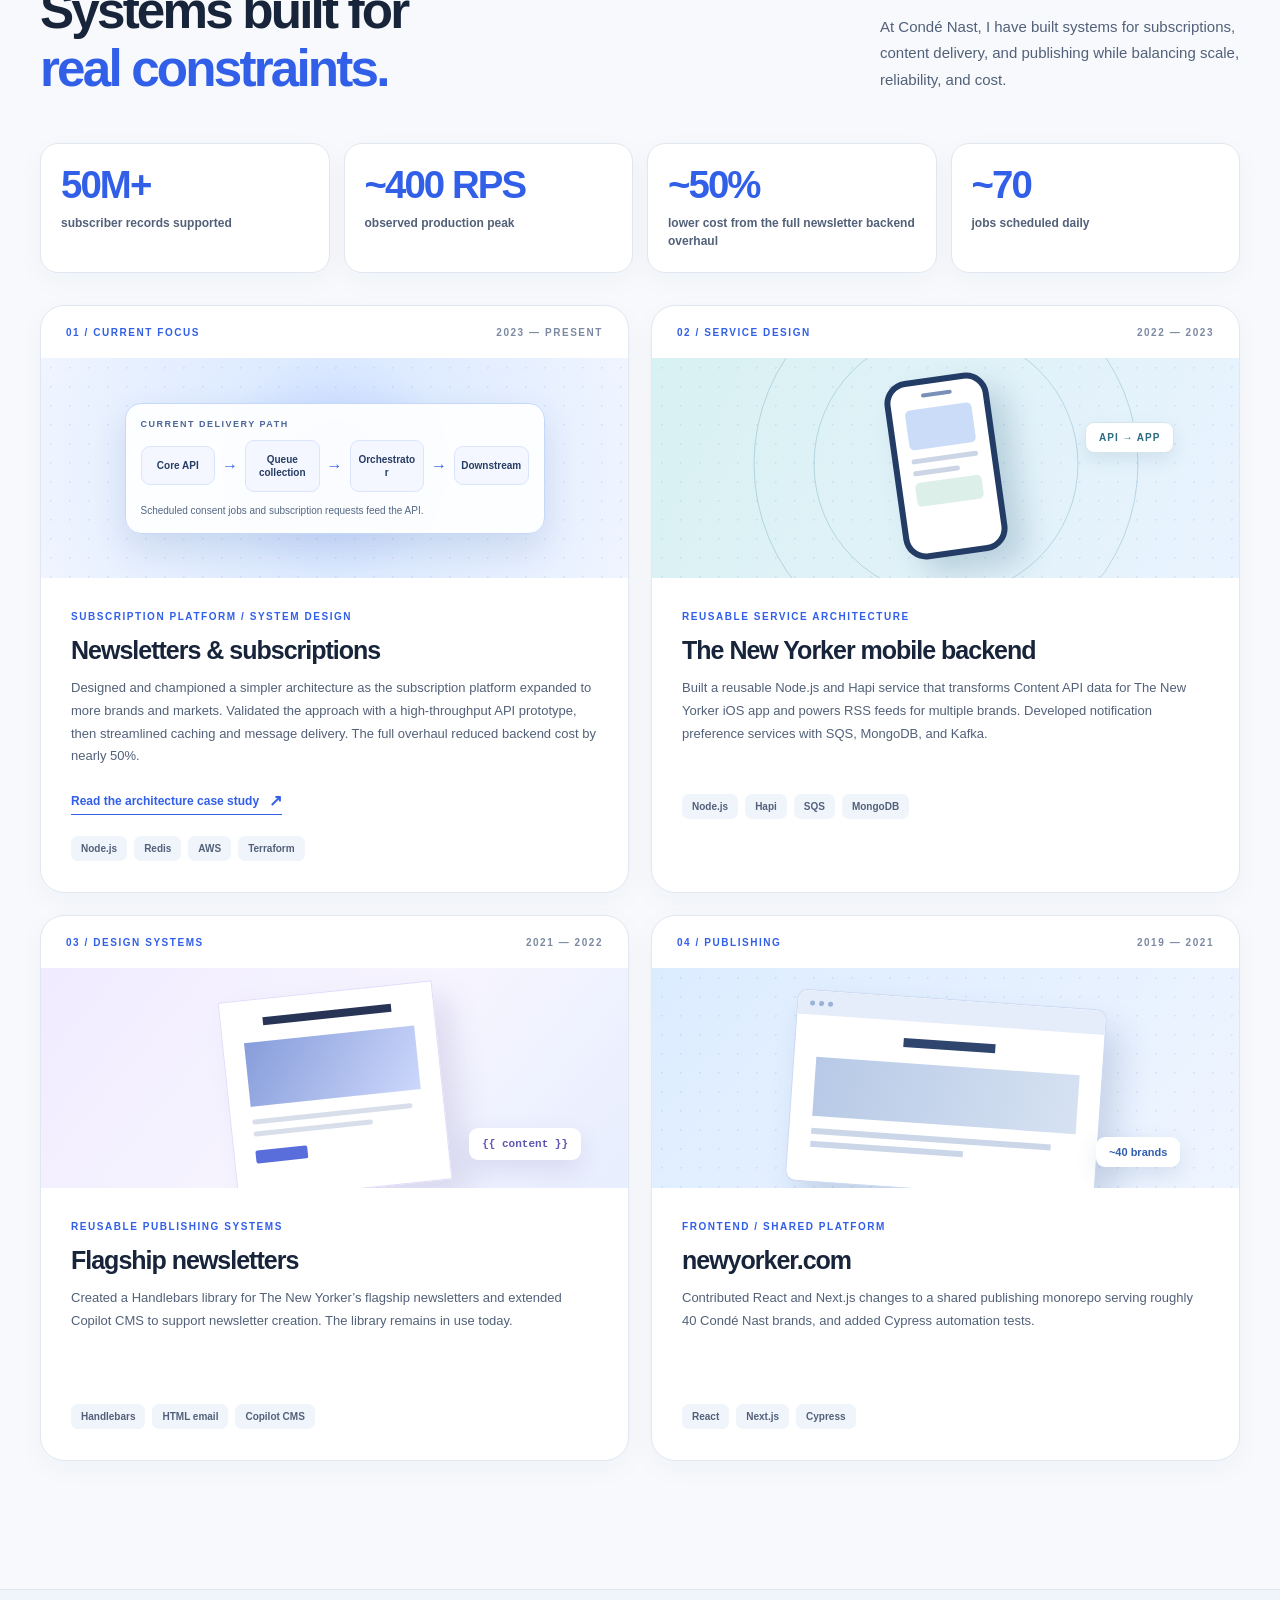
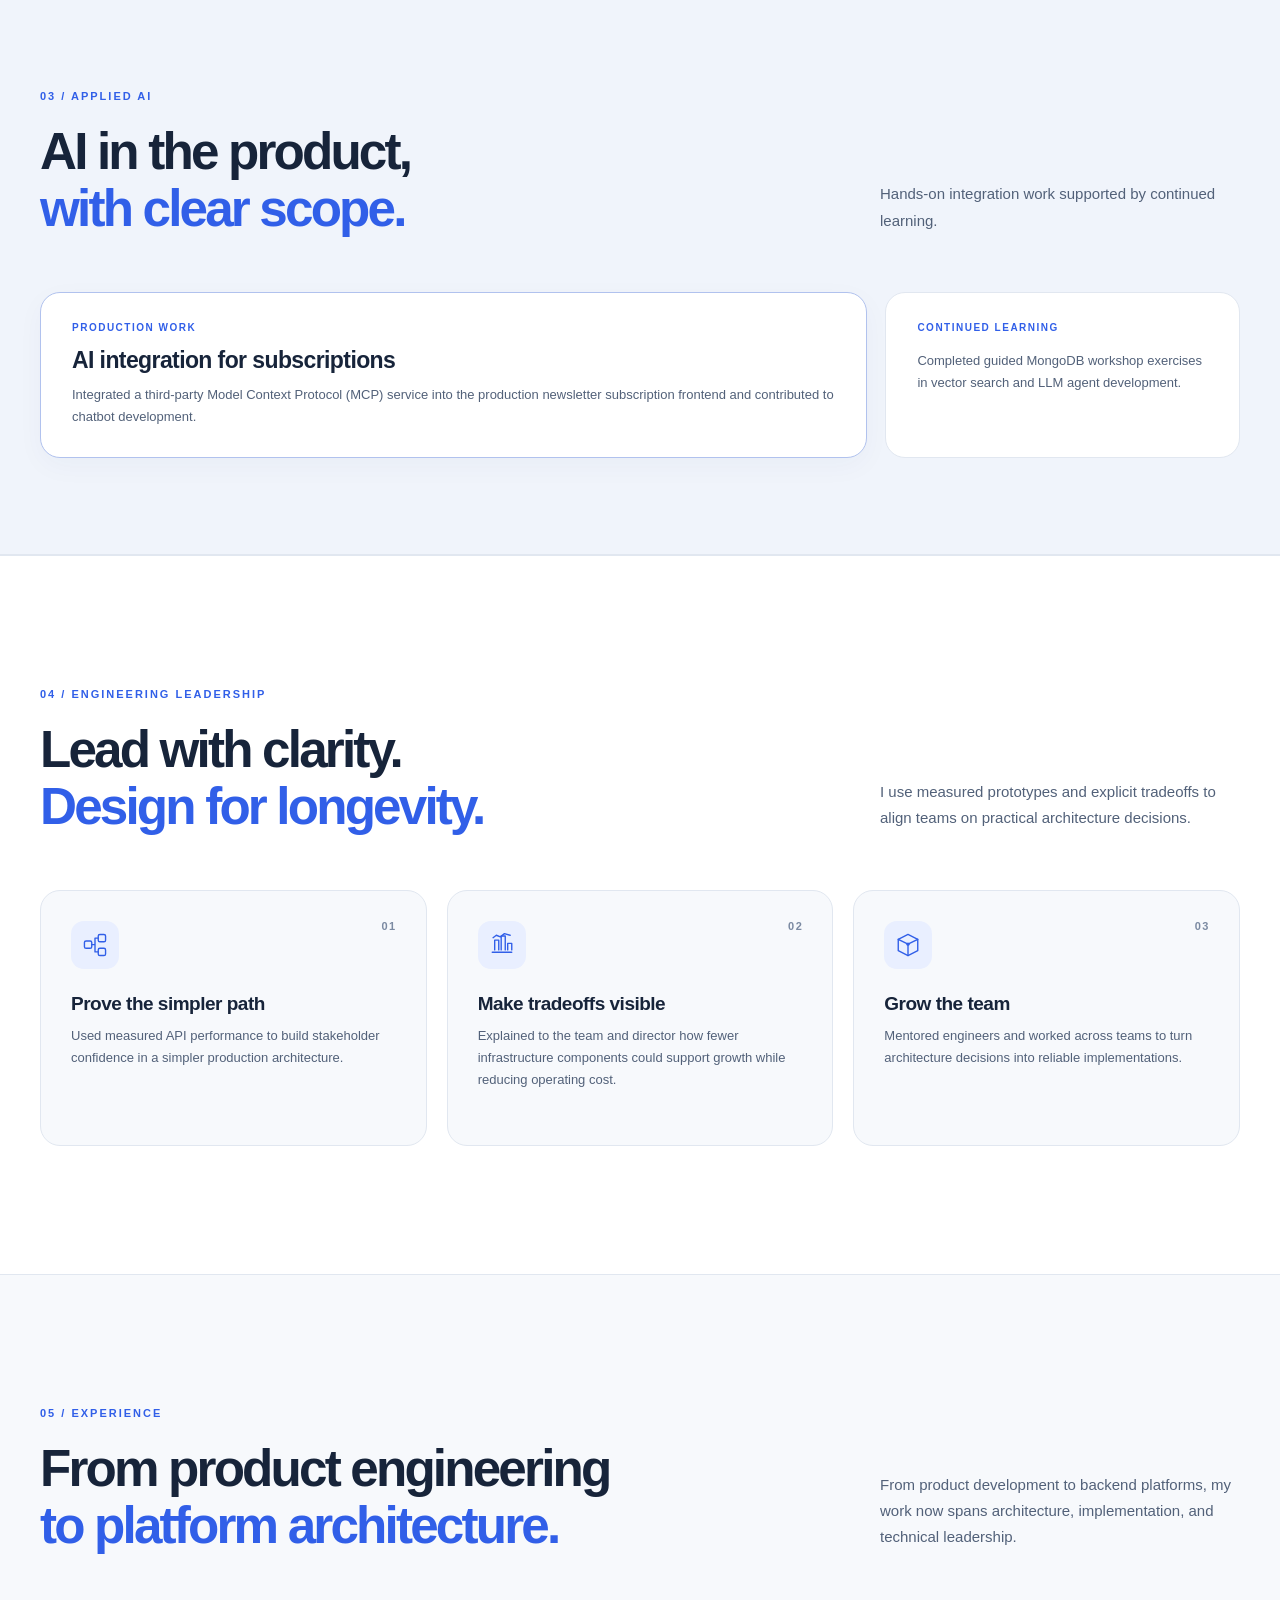
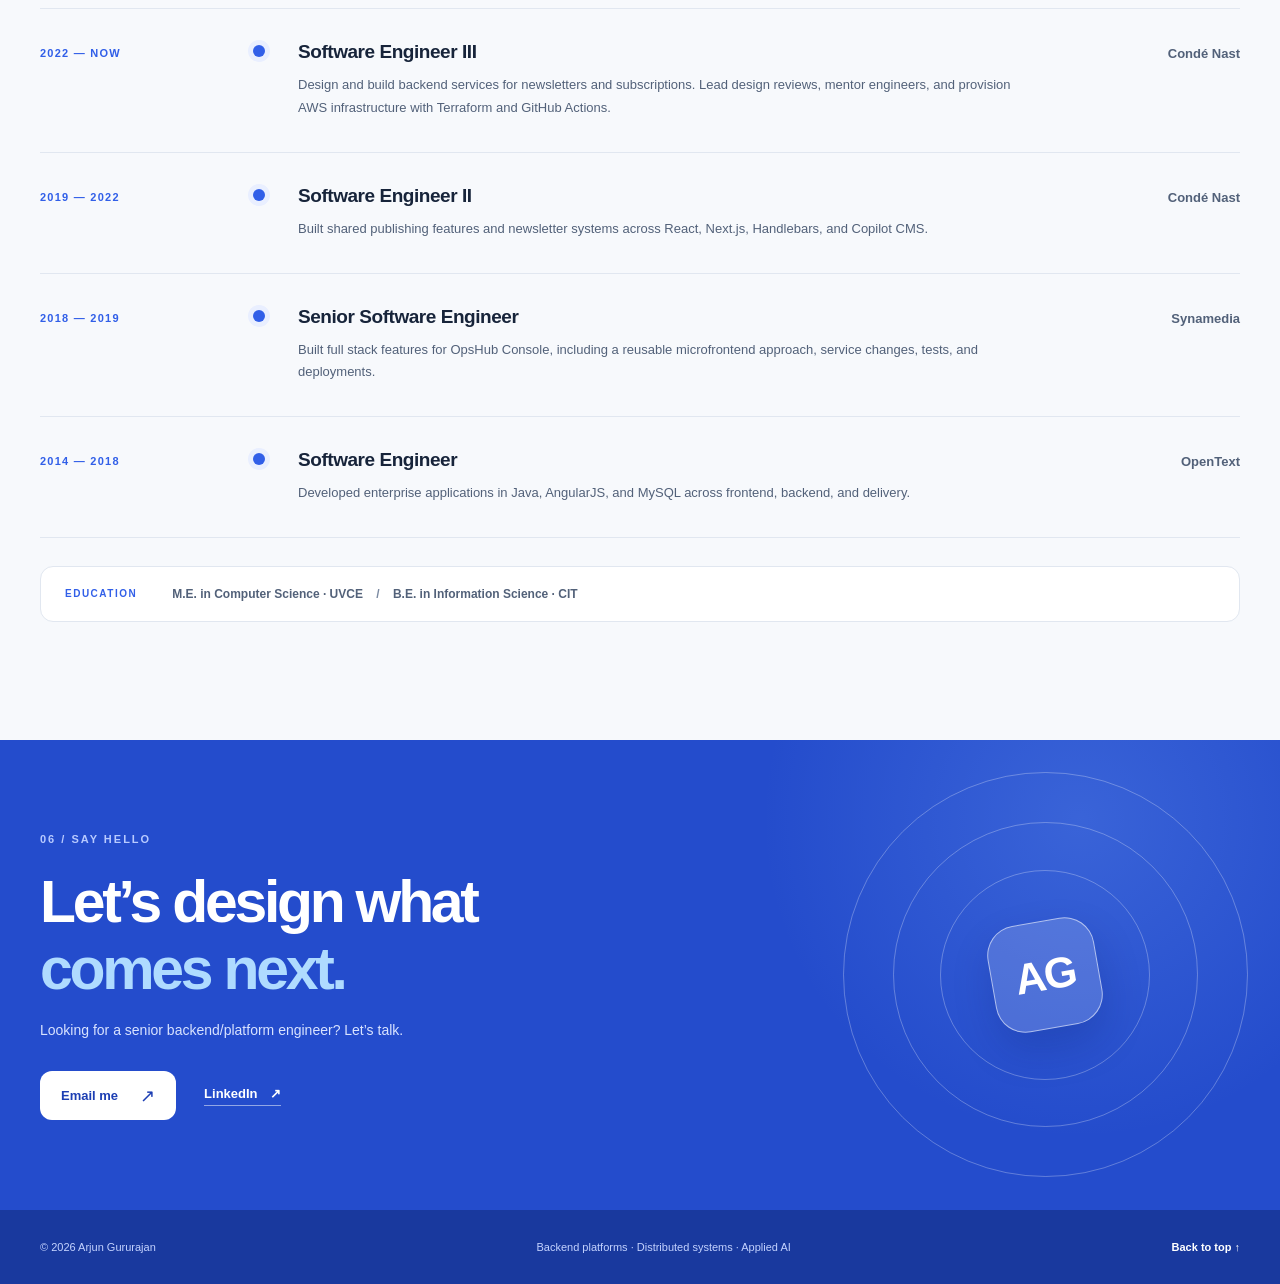
==== commit 5597b084: "fix(portfolio): Minor improvements" ====
--- a/index.html
+++ b/index.html
@@ -4,13 +4,13 @@
     <meta charset="UTF-8" />
     <meta name="viewport" content="width=device-width, initial-scale=1" />
     <meta name="theme-color" content="#f7f9fc" />
-    <meta name="description" content="Arjun Gururajan designs backend platforms and distributed systems, with a practical approach to AI integration, reliability, and cost." />
+    <meta name="description" content="Arjun Gururajan is a backend and platform engineer with 11+ years of experience building distributed systems and cloud services." />
     <link rel="canonical" href="https://guruvibe.dev/" />
     <meta property="og:type" content="website" />
     <meta property="og:url" content="https://guruvibe.dev/" />
     <meta property="og:site_name" content="Arjun Gururajan" />
     <meta property="og:title" content="Arjun Gururajan — Backend &amp; Platform Engineer" />
-    <meta property="og:description" content="Backend platforms, distributed systems, and practical AI integration." />
+    <meta property="og:description" content="Backend and platform engineering across distributed systems, cloud services, and architecture decisions." />
     <meta property="og:image" content="https://guruvibe.dev/assets/arjun-gururajan.jpg" />
     <meta property="og:image:type" content="image/jpeg" />
     <meta property="og:image:width" content="1400" />
@@ -18,11 +18,11 @@
     <meta property="og:image:alt" content="Portrait of Arjun Gururajan" />
     <meta name="twitter:card" content="summary" />
     <meta name="twitter:title" content="Arjun Gururajan — Backend &amp; Platform Engineer" />
-    <meta name="twitter:description" content="Backend platforms, distributed systems, and practical AI integration." />
+    <meta name="twitter:description" content="Backend and platform engineering across distributed systems, cloud services, and architecture decisions." />
     <meta name="twitter:image" content="https://guruvibe.dev/assets/arjun-gururajan.jpg" />
     <title>Arjun Gururajan — Backend &amp; Platform Engineer</title>
     <link rel="icon" type="image/jpeg" href="./assets/arjun-gururajan.jpg?v=2" />
-    <link rel="stylesheet" href="./styles.css" />
+    <link rel="stylesheet" href="./styles.css?v=3" />
     <script defer src="./script.js"></script>
   </head>
   <body>
@@ -50,7 +50,7 @@
             <svg class="sun-icon" viewBox="0 0 24 24" fill="none" stroke="currentColor" stroke-width="1.8" stroke-linecap="round" stroke-linejoin="round" aria-hidden="true"><circle cx="12" cy="12" r="4"/><path d="M12 2v2m0 16v2M4.93 4.93l1.42 1.42m11.3 11.3 1.42 1.42M2 12h2m16 0h2M4.93 19.07l1.42-1.42m11.3-11.3 1.42-1.42"/></svg>
             <svg class="moon-icon" viewBox="0 0 24 24" fill="none" stroke="currentColor" stroke-width="1.8" stroke-linecap="round" stroke-linejoin="round" aria-hidden="true"><path d="M20.5 14.3A8.5 8.5 0 0 1 9.7 3.5 8.5 8.5 0 1 0 20.5 14.3Z"/></svg>
           </button>
-          <a class="header-contact" href="./output/pdf/Arjun_Gururajan_Staff_Engineer_Resume.pdf" download="Arjun_Gururajan_Staff_Engineer_Resume.pdf">Résumé <span aria-hidden="true">↓</span></a>
+          <a class="header-contact" href="./output/pdf/Arjun_Gururajan_Backend_Platform_Engineer.pdf" download="Arjun_Gururajan_Backend_Platform_Engineer.pdf">Résumé <span aria-hidden="true">↓</span></a>
           <button class="icon-button menu-toggle" type="button" aria-label="Open menu" aria-expanded="false" aria-controls="mobile-nav">
             <span></span><span></span>
           </button>
@@ -63,7 +63,7 @@
         <a href="#approach">Approach</a>
         <a href="#experience">Experience</a>
         <a href="#contact">Contact</a>
-        <a href="./output/pdf/Arjun_Gururajan_Staff_Engineer_Resume.pdf" download="Arjun_Gururajan_Staff_Engineer_Resume.pdf">Download résumé ↓</a>
+        <a href="./output/pdf/Arjun_Gururajan_Backend_Platform_Engineer.pdf" download="Arjun_Gururajan_Backend_Platform_Engineer.pdf">Download résumé ↓</a>
       </nav>
     </header>
 
@@ -72,10 +72,10 @@
         <div class="hero-copy reveal">
           <div class="hero-intro"><img class="hero-mobile-avatar" src="./assets/arjun-gururajan.jpg" alt="" width="56" height="56" /><div class="eyebrow">BACKEND &amp; PLATFORM ENGINEER</div></div>
           <h1 id="hero-title">Hi, I’m <em>Arjun Gururajan.</em><br />I design systems for scale and simplicity.</h1>
-          <p class="hero-lede">Senior Backend and platform engineer with over a decade of experience designing distributed systems and cloud services. Drive architecture reviews, balances reliability, scale and cost. Specialise in latest AI tools and utilise them effectively to deliver the best experience.</p>
+          <p class="hero-lede">Backend and platform engineer with 11+ years of experience building distributed systems and cloud services. I design and simplify architectures for reliability, scale and cost, and lead technical decisions from prototype through production.</p>
           <div class="hero-skillline" aria-label="Core skills"><span>System design</span><span>Distributed systems</span><span>Applied AI</span><span>Node.js</span><span>AWS</span></div>
           <div class="hero-ctas">
-            <a class="button button-primary" href="./output/pdf/Arjun_Gururajan_Staff_Engineer_Resume.pdf" download="Arjun_Gururajan_Staff_Engineer_Resume.pdf">Download résumé <span aria-hidden="true">↓</span></a>
+            <a class="button button-primary" href="./output/pdf/Arjun_Gururajan_Backend_Platform_Engineer.pdf" download="Arjun_Gururajan_Backend_Platform_Engineer.pdf">Download résumé <span aria-hidden="true">↓</span></a>
             <a class="button button-quiet" href="#work">Explore my impact <span aria-hidden="true">↗</span></a>
           </div>
         </div>
@@ -86,7 +86,7 @@
       <section class="section stack-section" id="stack" aria-labelledby="stack-title"><div class="shell"><div class="section-heading reveal"><div><span class="section-kicker">01 / TECHNICAL DEPTH</span><h2 id="stack-title">From design to<br /><span>delivery.</span></h2></div><p>My work spans architecture, backend services, cloud infrastructure, and AI integration, with an emphasis on systems teams can operate and extend.</p></div>
         <div class="stack-grid">
           <div class="stack-group stack-group-feature reveal"><div class="stack-group-heading"><span class="stack-glyph">◇</span><h3>Architecture &amp; system design</h3></div><div class="skill-list"><span>Distributed systems</span><span>High-throughput APIs</span><span>Event-driven workflows</span><span>Queueing</span><span>Scheduling</span><span>Cost optimization</span></div></div>
-          <div class="stack-group reveal"><div class="stack-group-heading"><span class="stack-glyph">{ }</span><h3>Backend &amp; data</h3></div><div class="skill-list"><span>JavaScript</span><span>Node.js</span><span>Go</span><span>Hapi</span><span>Express</span><span>REST</span><span>GraphQL</span><span>MongoDB</span><span>Redis</span><span>SQL</span></div></div>
+          <div class="stack-group reveal"><div class="stack-group-heading"><span class="stack-glyph">{ }</span><h3>Backend &amp; data</h3></div><div class="skill-list"><span>JavaScript</span><span>TypeScript</span><span>Node.js</span><span>Go</span><span>Hapi</span><span>Express</span><span>REST</span><span>GraphQL</span><span>MongoDB</span><span>Redis</span><span>SQL</span></div></div>
           <div class="stack-group reveal"><div class="stack-group-heading"><span class="stack-glyph">☁</span><h3>Cloud &amp; infrastructure</h3></div><div class="skill-list"><span>AWS</span><span>SQS</span><span>SNS</span><span>Lambda</span><span>EC2</span><span>S3</span><span>IAM</span><span>Secrets Manager</span><span>Terraform</span><span>Kubernetes</span></div></div>
           <div class="stack-group reveal"><div class="stack-group-heading"><span class="stack-glyph">↗</span><h3>Delivery &amp; observability</h3></div><div class="skill-list"><span>GitHub Actions</span><span>CloudWatch</span><span>Splunk</span><span>Datadog</span><span>Kafka / Confluent</span><span>Cypress</span></div></div>
         </div>
@@ -100,7 +100,7 @@
 
         <div class="impact-grid reveal" aria-label="Selected platform outcomes">
           <div class="impact-stat"><strong>50M+</strong><span>subscriber records supported</span></div>
-          <div class="impact-stat"><strong>~400</strong><span>peak requests/sec during major events</span></div>
+          <div class="impact-stat"><strong>~400 RPS</strong><span>observed production peak</span></div>
           <div class="impact-stat"><strong>~50%</strong><span>lower cost from the full newsletter backend overhaul</span></div>
           <div class="impact-stat"><strong>~70</strong><span>jobs scheduled daily</span></div>
         </div>
@@ -142,25 +142,25 @@
         <div class="shell">
           <div class="section-heading reveal"><div><span class="section-kicker">03 / APPLIED AI</span><h2 id="ai-title">AI in the product,<br /><span>with clear scope.</span></h2></div><p>Hands-on integration work supported by continued learning.</p></div>
           <div class="ai-work-grid">
-            <article class="ai-work-card reveal"><span class="ai-work-label">PRODUCTION WORK</span><h3>AI integration for subscriptions</h3><p>Implemented a third-party Model Context Protocol (MCP) integration in the newsletter subscription frontend and contributed to a chatbot.</p></article>
-            <aside class="ai-learning-note reveal"><span class="ai-work-label">CONTINUED LEARNING</span><p>Completed guided MongoDB workshop exercises in vector search and building an LLM agent.</p></aside>
+            <article class="ai-work-card reveal"><span class="ai-work-label">PRODUCTION WORK</span><h3>AI integration for subscriptions</h3><p>Integrated a third-party Model Context Protocol (MCP) service into the production newsletter subscription frontend and contributed to chatbot development.</p></article>
+            <aside class="ai-learning-note reveal"><span class="ai-work-label">CONTINUED LEARNING</span><p>Completed guided MongoDB workshop exercises in vector search and LLM agent development.</p></aside>
           </div>
         </div>
       </section>
 
       <section class="section approach-section" id="approach" aria-labelledby="approach-title">
         <div class="shell">
-          <div class="section-heading reveal"><div><span class="section-kicker">04 / ENGINEERING LEADERSHIP</span><h2 id="approach-title">Lead with clarity.<br /><span>Design for longevity.</span></h2></div><p>The newsletter redesign shows how I use measurements to align teams around practical architecture decisions.</p></div>
+          <div class="section-heading reveal"><div><span class="section-kicker">04 / ENGINEERING LEADERSHIP</span><h2 id="approach-title">Lead with clarity.<br /><span>Design for longevity.</span></h2></div><p>I use measured prototypes and explicit tradeoffs to align teams on practical architecture decisions.</p></div>
           <div class="principle-grid">
             <article class="principle-card reveal"><span class="principle-number">01</span><div class="principle-icon"><svg viewBox="0 0 32 32" fill="none" stroke="currentColor" stroke-width="1.7" stroke-linecap="round" stroke-linejoin="round" aria-hidden="true"><rect x="3" y="11" width="9" height="9" rx="2"/><rect x="20" y="3" width="9" height="9" rx="2"/><rect x="20" y="20" width="9" height="9" rx="2"/><path d="M12 15.5h4V7.5h4M16 15.5v9h4"/></svg></div><h3>Prove the simpler path</h3><p>Used measured API performance to build stakeholder confidence in a simpler production architecture.</p></article>
             <article class="principle-card reveal"><span class="principle-number">02</span><div class="principle-icon"><svg viewBox="0 0 32 32" fill="none" stroke="currentColor" stroke-width="1.7" stroke-linecap="round" stroke-linejoin="round" aria-hidden="true"><path d="M4 25h24M7 22V10h5v12m3 0V5h5v17m3 0v-8h5v8"/><path d="m5 7 4-3 5 2 5-4 7 2"/></svg></div><h3>Make tradeoffs visible</h3><p>Explained to the team and director how fewer infrastructure components could support growth while reducing operating cost.</p></article>
-            <article class="principle-card reveal"><span class="principle-number">03</span><div class="principle-icon"><svg viewBox="0 0 32 32" fill="none" stroke="currentColor" stroke-width="1.7" stroke-linecap="round" stroke-linejoin="round" aria-hidden="true"><path d="M16 3 28 9v14l-12 6L4 23V9l12-6Z"/><path d="m4 9 12 6 12-6M16 15v14"/><circle cx="16" cy="15" r="2" fill="currentColor" stroke="none"/></svg></div><h3>Grow the team</h3><p>Mentored engineers throughout my career and worked across teams to turn architecture decisions into reliable systems.</p></article>
+            <article class="principle-card reveal"><span class="principle-number">03</span><div class="principle-icon"><svg viewBox="0 0 32 32" fill="none" stroke="currentColor" stroke-width="1.7" stroke-linecap="round" stroke-linejoin="round" aria-hidden="true"><path d="M16 3 28 9v14l-12 6L4 23V9l12-6Z"/><path d="m4 9 12 6 12-6M16 15v14"/><circle cx="16" cy="15" r="2" fill="currentColor" stroke="none"/></svg></div><h3>Grow the team</h3><p>Mentored engineers and worked across teams to turn architecture decisions into reliable implementations.</p></article>
           </div>
         </div>
       </section>
 
       <section class="section shell experience-section" id="experience" aria-labelledby="experience-title">
-        <div class="section-heading reveal"><div><span class="section-kicker">05 / EXPERIENCE</span><h2 id="experience-title">A path toward<br /><span>platform architecture.</span></h2></div><p>From product development to backend platforms, my work now spans architecture, implementation, and technical leadership.</p></div>
+        <div class="section-heading reveal"><div><span class="section-kicker">05 / EXPERIENCE</span><h2 id="experience-title">From product engineering<br /><span>to platform architecture.</span></h2></div><p>From product development to backend platforms, my work now spans architecture, implementation, and technical leadership.</p></div>
         <div class="timeline">
           <article class="timeline-item reveal"><div class="timeline-date">2022 — NOW</div><div class="timeline-marker"></div><div class="timeline-content"><div class="timeline-title"><h3>Software Engineer III</h3><span>Condé Nast</span></div><p>Design and build backend services for newsletters and subscriptions. Lead design reviews, mentor engineers, and provision AWS infrastructure with Terraform and GitHub Actions.</p></div></article>
           <article class="timeline-item reveal"><div class="timeline-date">2019 — 2022</div><div class="timeline-marker"></div><div class="timeline-content"><div class="timeline-title"><h3>Software Engineer II</h3><span>Condé Nast</span></div><p>Built shared publishing features and newsletter systems across React, Next.js, Handlebars, and Copilot CMS.</p></div></article>
@@ -172,7 +172,7 @@
 
 
 
-      <section class="contact-section" id="contact" aria-labelledby="contact-title"><div class="shell contact-inner"><div class="contact-copy reveal"><span class="section-kicker">06 / SAY HELLO</span><h2 id="contact-title">Let’s design what<br /><em>comes next.</em></h2><p>If you’re building a backend platform or an AI-enabled product, I’d be glad to connect.</p><div class="contact-actions"><a class="button button-light" href="mailto:nag9209@gmail.com?subject=Hello%20Arjun">Email me <span aria-hidden="true">↗</span></a></div></div><div class="contact-graphic reveal" aria-hidden="true"><span class="graphic-ring ring-one"></span><span class="graphic-ring ring-two"></span><span class="graphic-ring ring-three"></span><span class="graphic-center">AG</span></div></div></section>
+      <section class="contact-section" id="contact" aria-labelledby="contact-title"><div class="shell contact-inner"><div class="contact-copy reveal"><span class="section-kicker">06 / SAY HELLO</span><h2 id="contact-title">Let’s design what<br /><em>comes next.</em></h2><p>Looking for a senior backend/platform engineer? Let’s talk.</p><div class="contact-actions"><a class="button button-light" href="mailto:nag9209@gmail.com?subject=Hello%20Arjun">Email me <span aria-hidden="true">↗</span></a><a class="contact-link" href="https://www.linkedin.com/in/arjun-guruajan-ab611742/" target="_blank" rel="noopener noreferrer">LinkedIn <span aria-hidden="true">↗</span></a></div></div><div class="contact-graphic reveal" aria-hidden="true"><span class="graphic-ring ring-one"></span><span class="graphic-ring ring-two"></span><span class="graphic-ring ring-three"></span><span class="graphic-center">AG</span></div></div></section>
     </main>
 
     <footer class="site-footer"><div class="shell footer-inner"><p>© <span id="year">2026</span> Arjun Gururajan</p><span>Backend platforms · Distributed systems · Applied AI</span><a href="#top">Back to top ↑</a></div></footer>
--- a/styles.css
+++ b/styles.css
@@ -142,7 +142,7 @@
 .case-hero{padding-top:82px;padding-bottom:94px}
 .case-back{display:inline-flex;margin-bottom:52px;color:var(--blue);font-size:13px;font-weight:750}
 .case-back:hover{text-decoration:underline}
-.case-hero h1{max-width:900px;margin:20px 0 22px;font-size:clamp(47px,5.8vw,76px)}
+.case-hero h1{max-width:900px;margin:20px 0 22px;font-size:clamp(44px,4.8vw,64px)}
 .case-lede{max-width:790px;margin:0;color:var(--text-soft);font-size:18px;line-height:1.7}
 .case-context-line{margin:28px 0 0;color:var(--text-faint);font-size:12px;font-weight:650}
 .case-section{padding-block:100px;border-top:1px solid var(--line)}
@@ -176,4 +176,4 @@
 .case-qualification{max-width:910px;margin:24px 0 0;color:var(--text-faint);font-size:12px;line-height:1.65}
 .case-end-actions{display:flex;flex-wrap:wrap;gap:12px;margin-top:35px}
 @media(max-width:800px){.stack-section{padding-block:72px}.ai-work-grid,.architecture-comparison{grid-template-columns:1fr}.case-facts,.outcome-grid{grid-template-columns:repeat(2,minmax(0,1fr))}.case-section{padding-block:80px}}
-@media(max-width:620px){.stack-section{padding-block:62px}.stack-group{padding:20px}.stack-section .section-heading{margin-bottom:27px}#work{padding-top:76px}.ai-section{padding-block:76px}.ai-work-card,.ai-learning-note{padding:23px}.system-flow span{font-size:9px;padding:11px 4px}.system-flow b{font-size:13px}.case-hero{padding-top:50px;padding-bottom:66px}.case-back{margin-bottom:37px}.case-hero h1{font-size:clamp(42px,10vw,58px)}.case-lede{font-size:15px}.case-section{padding-block:72px}.case-facts>div,.outcome-grid>div{padding:17px 15px}.case-facts strong,.outcome-grid strong{font-size:24px}.architecture-panel{padding:22px}.architecture-flow{flex-direction:column;gap:12px}.architecture-flow li{min-height:47px}.architecture-flow li:not(:last-child)::after{content:"↓";right:auto;bottom:-17px}.decision-grid{grid-template-columns:1fr}.decision-card{padding:24px}}
+@media(max-width:620px){.stack-section{padding-block:62px}.stack-group{padding:20px}.stack-section .section-heading{margin-bottom:27px}#work{padding-top:76px}.ai-section{padding-block:76px}.ai-work-card,.ai-learning-note{padding:23px}.system-flow span{font-size:9px;padding:11px 4px}.system-flow b{font-size:13px}.case-hero{padding-top:50px;padding-bottom:66px}.case-back{margin-bottom:37px}.case-hero h1{font-size:clamp(38px,9vw,48px)}.case-lede{font-size:15px}.case-section{padding-block:72px}.case-facts>div,.outcome-grid>div{padding:17px 15px}.case-facts strong,.outcome-grid strong{font-size:24px}.architecture-panel{padding:22px}.architecture-flow{flex-direction:column;gap:12px}.architecture-flow li{min-height:47px}.architecture-flow li:not(:last-child)::after{content:"↓";right:auto;bottom:-17px}.decision-grid{grid-template-columns:1fr}.decision-card{padding:24px}}
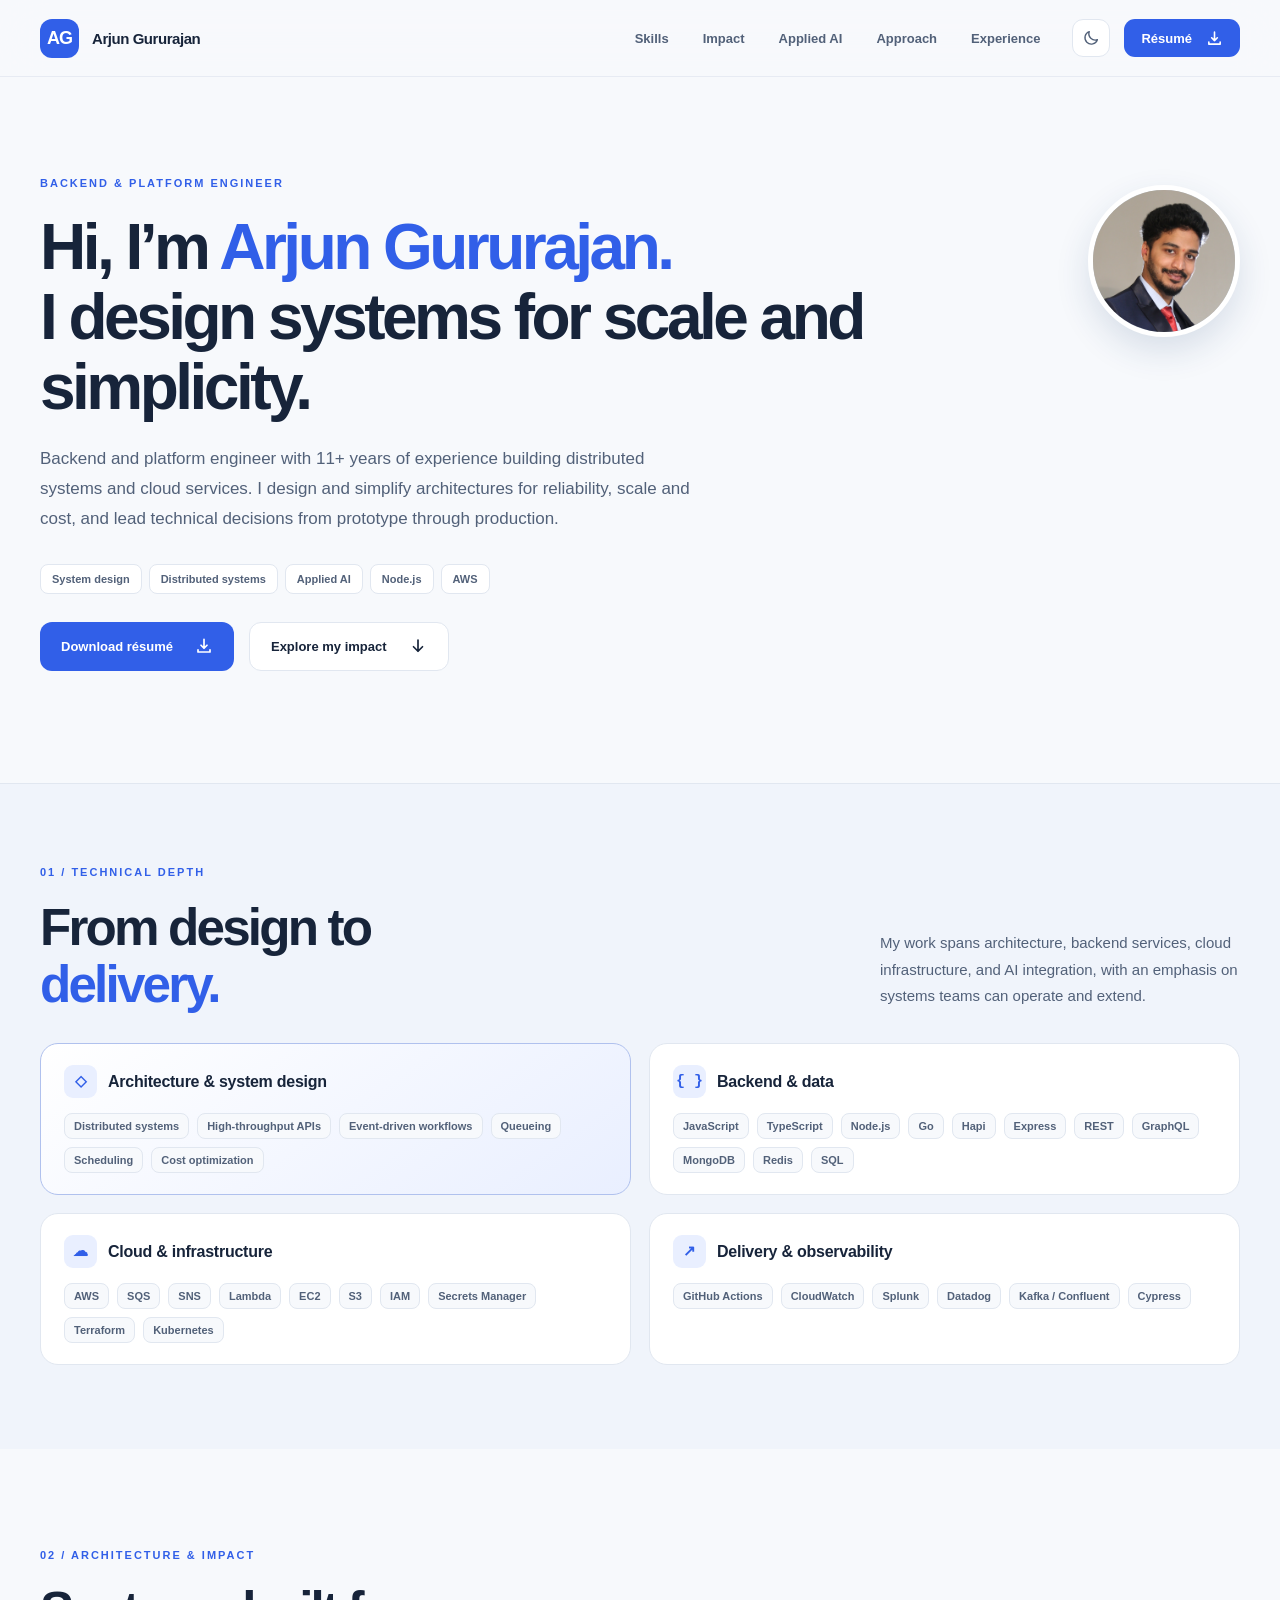
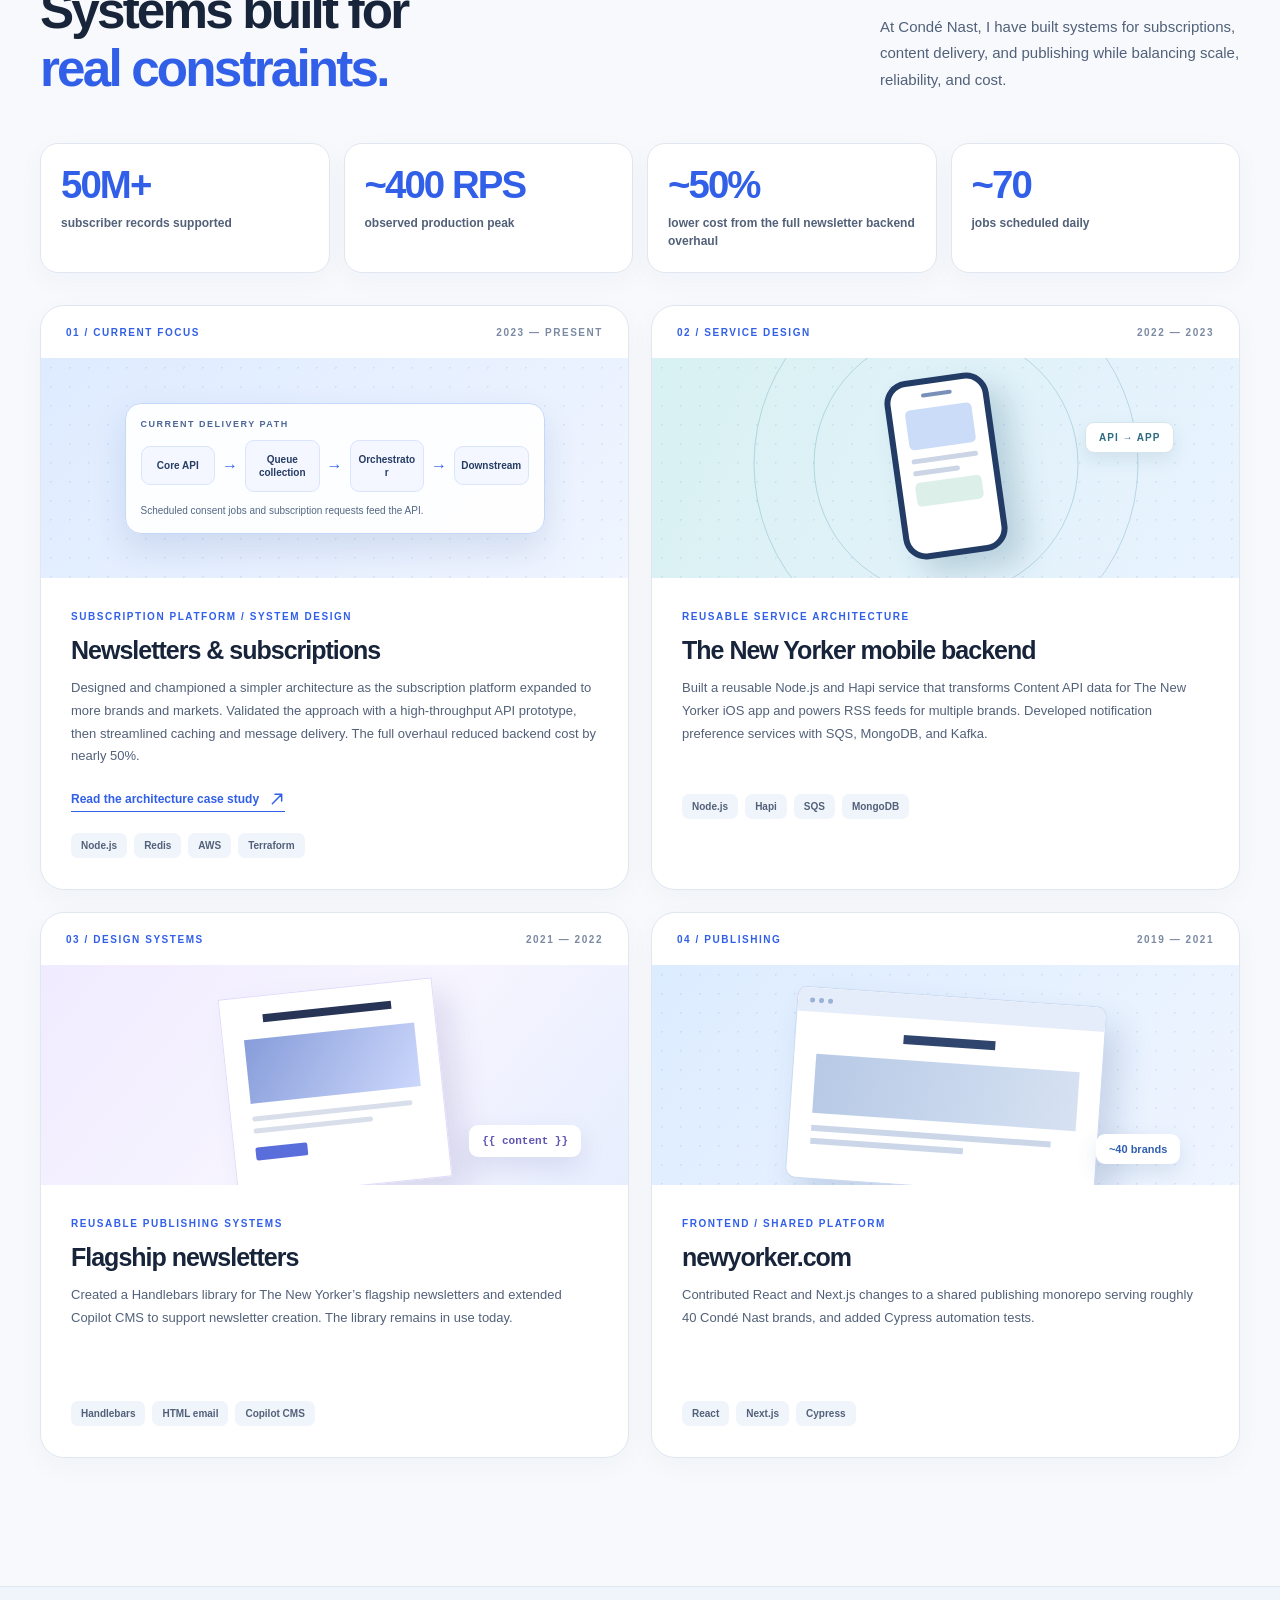
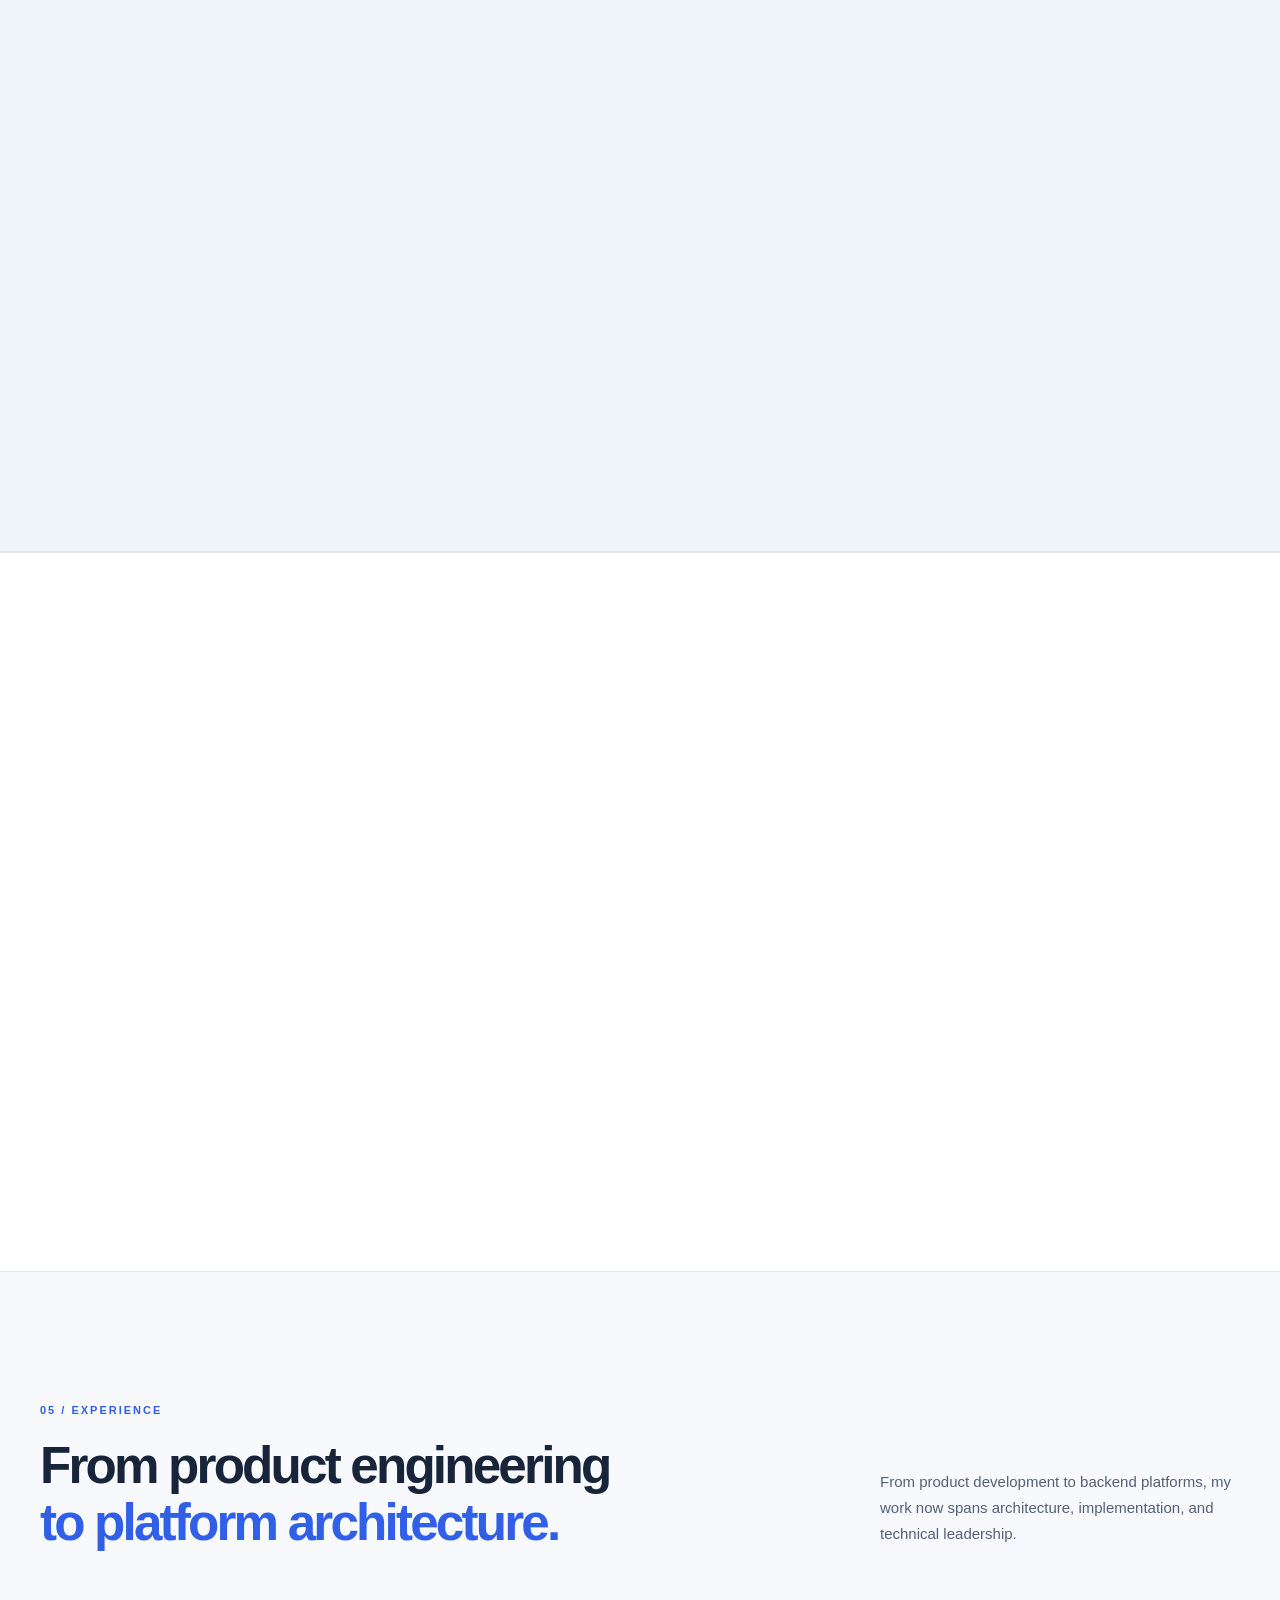
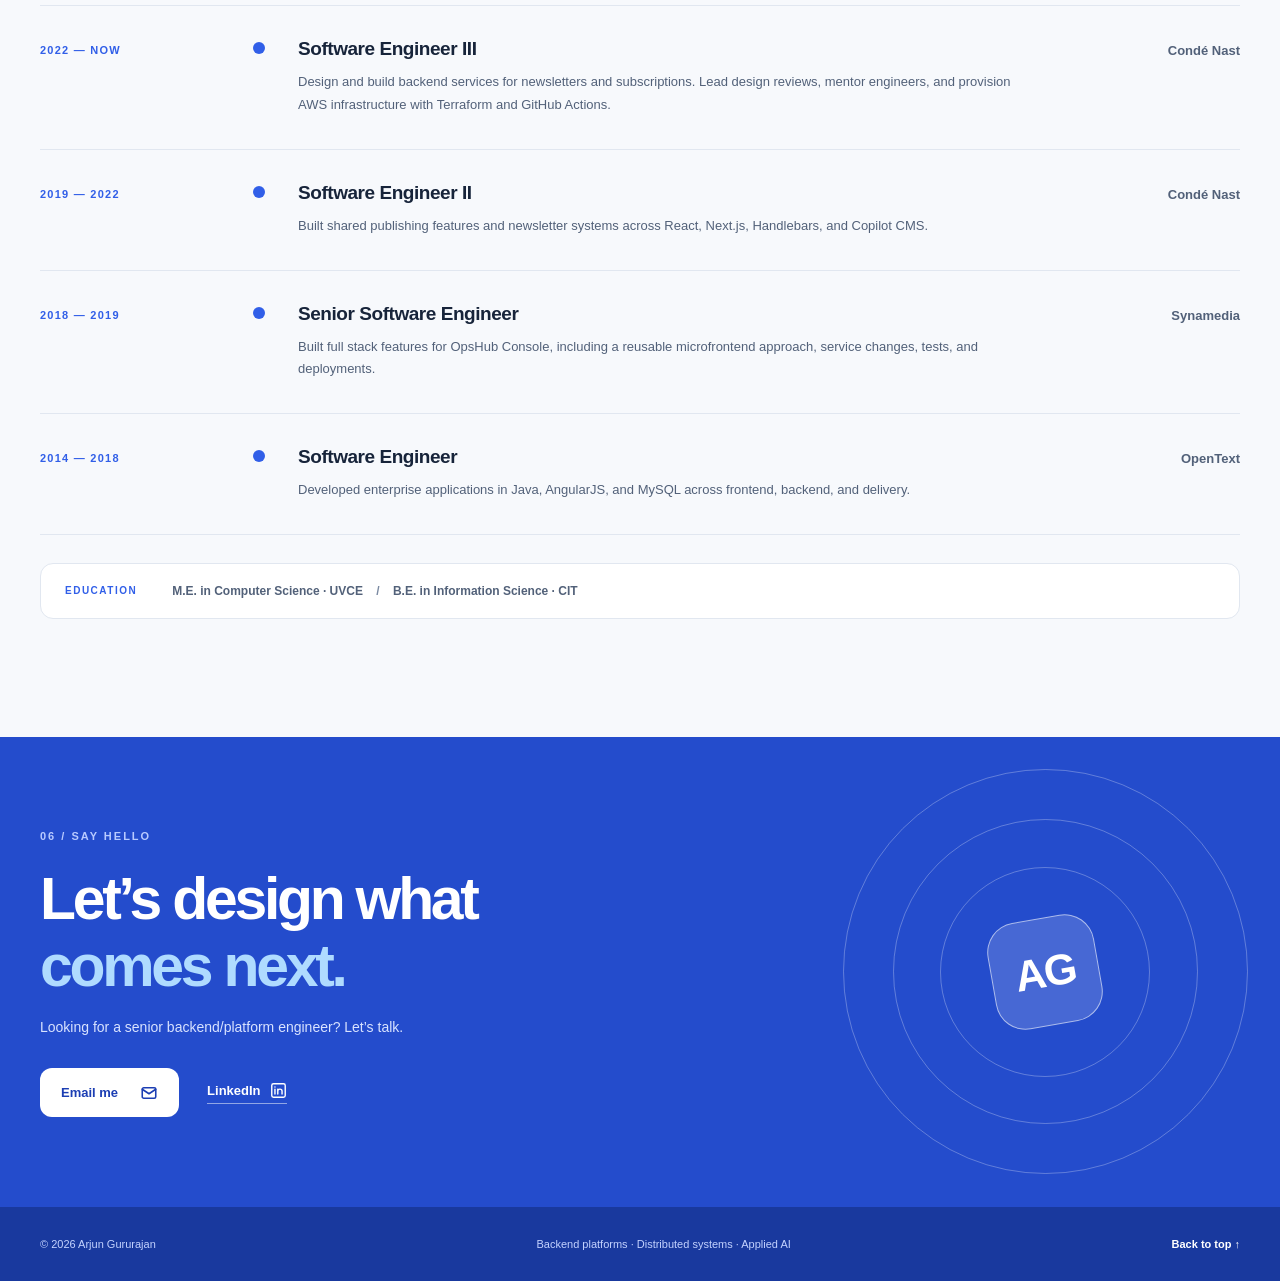
==== commit 3fe6bd75: "fix(portfolio): Minor improvements" ====
--- a/index.html
+++ b/index.html
@@ -22,7 +22,7 @@
     <meta name="twitter:image" content="https://guruvibe.dev/assets/arjun-gururajan.jpg" />
     <title>Arjun Gururajan — Backend &amp; Platform Engineer</title>
     <link rel="icon" type="image/jpeg" href="./assets/arjun-gururajan.jpg?v=2" />
-    <link rel="stylesheet" href="./styles.css?v=3" />
+    <link rel="stylesheet" href="./styles.css?v=4" />
     <script defer src="./script.js"></script>
   </head>
   <body>
@@ -50,7 +50,7 @@
             <svg class="sun-icon" viewBox="0 0 24 24" fill="none" stroke="currentColor" stroke-width="1.8" stroke-linecap="round" stroke-linejoin="round" aria-hidden="true"><circle cx="12" cy="12" r="4"/><path d="M12 2v2m0 16v2M4.93 4.93l1.42 1.42m11.3 11.3 1.42 1.42M2 12h2m16 0h2M4.93 19.07l1.42-1.42m11.3-11.3 1.42-1.42"/></svg>
             <svg class="moon-icon" viewBox="0 0 24 24" fill="none" stroke="currentColor" stroke-width="1.8" stroke-linecap="round" stroke-linejoin="round" aria-hidden="true"><path d="M20.5 14.3A8.5 8.5 0 0 1 9.7 3.5 8.5 8.5 0 1 0 20.5 14.3Z"/></svg>
           </button>
-          <a class="header-contact" href="./output/pdf/Arjun_Gururajan_Backend_Platform_Engineer.pdf" download="Arjun_Gururajan_Backend_Platform_Engineer.pdf">Résumé <span aria-hidden="true">↓</span></a>
+          <a class="header-contact" href="./output/pdf/Arjun_Gururajan_Backend_Platform_Engineer.pdf" download="Arjun_Gururajan_Backend_Platform_Engineer.pdf">Résumé <svg class="action-icon" viewBox="0 0 24 24" fill="none" stroke="currentColor" stroke-width="2.25" stroke-linecap="round" stroke-linejoin="round" aria-hidden="true"><path d="M12 3v12m-4-4 4 4 4-4M4 17v3h16v-3"/></svg></a>
           <button class="icon-button menu-toggle" type="button" aria-label="Open menu" aria-expanded="false" aria-controls="mobile-nav">
             <span></span><span></span>
           </button>
@@ -63,7 +63,7 @@
         <a href="#approach">Approach</a>
         <a href="#experience">Experience</a>
         <a href="#contact">Contact</a>
-        <a href="./output/pdf/Arjun_Gururajan_Backend_Platform_Engineer.pdf" download="Arjun_Gururajan_Backend_Platform_Engineer.pdf">Download résumé ↓</a>
+        <a href="./output/pdf/Arjun_Gururajan_Backend_Platform_Engineer.pdf" download="Arjun_Gururajan_Backend_Platform_Engineer.pdf">Download résumé <svg class="action-icon" viewBox="0 0 24 24" fill="none" stroke="currentColor" stroke-width="2.25" stroke-linecap="round" stroke-linejoin="round" aria-hidden="true"><path d="M12 3v12m-4-4 4 4 4-4M4 17v3h16v-3"/></svg></a>
       </nav>
     </header>
 
@@ -75,8 +75,8 @@
           <p class="hero-lede">Backend and platform engineer with 11+ years of experience building distributed systems and cloud services. I design and simplify architectures for reliability, scale and cost, and lead technical decisions from prototype through production.</p>
           <div class="hero-skillline" aria-label="Core skills"><span>System design</span><span>Distributed systems</span><span>Applied AI</span><span>Node.js</span><span>AWS</span></div>
           <div class="hero-ctas">
-            <a class="button button-primary" href="./output/pdf/Arjun_Gururajan_Backend_Platform_Engineer.pdf" download="Arjun_Gururajan_Backend_Platform_Engineer.pdf">Download résumé <span aria-hidden="true">↓</span></a>
-            <a class="button button-quiet" href="#work">Explore my impact <span aria-hidden="true">↗</span></a>
+            <a class="button button-primary" href="./output/pdf/Arjun_Gururajan_Backend_Platform_Engineer.pdf" download="Arjun_Gururajan_Backend_Platform_Engineer.pdf">Download résumé <svg class="action-icon" viewBox="0 0 24 24" fill="none" stroke="currentColor" stroke-width="2.25" stroke-linecap="round" stroke-linejoin="round" aria-hidden="true"><path d="M12 3v12m-4-4 4 4 4-4M4 17v3h16v-3"/></svg></a>
+            <a class="button button-quiet" href="#work">Explore my impact <svg class="action-icon" viewBox="0 0 24 24" fill="none" stroke="currentColor" stroke-width="2.25" stroke-linecap="round" stroke-linejoin="round" aria-hidden="true"><path d="M12 4v15m-6-6 6 6 6-6"/></svg></a>
           </div>
         </div>
 
@@ -115,7 +115,7 @@
                 <div class="system-board-note">Scheduled consent jobs and subscription requests feed the API.</div>
               </div>
             </div>
-            <div class="project-body"><span class="project-type">SUBSCRIPTION PLATFORM / SYSTEM DESIGN</span><h3>Newsletters &amp; subscriptions</h3><p>Designed and championed a simpler architecture as the subscription platform expanded to more brands and markets. Validated the approach with a high-throughput API prototype, then streamlined caching and message delivery. The full overhaul reduced backend cost by nearly 50%.</p><a class="case-link" href="./newsletter-platform.html">Read the architecture case study <span aria-hidden="true">↗</span></a><div class="tag-row"><span>Node.js</span><span>Redis</span><span>AWS</span><span>Terraform</span></div></div>
+            <div class="project-body"><span class="project-type">SUBSCRIPTION PLATFORM / SYSTEM DESIGN</span><h3>Newsletters &amp; subscriptions</h3><p>Designed and championed a simpler architecture as the subscription platform expanded to more brands and markets. Validated the approach with a high-throughput API prototype, then streamlined caching and message delivery. The full overhaul reduced backend cost by nearly 50%.</p><a class="case-link" href="./newsletter-platform.html">Read the architecture case study <svg class="action-icon" viewBox="0 0 24 24" fill="none" stroke="currentColor" stroke-width="2.25" stroke-linecap="round" stroke-linejoin="round" aria-hidden="true"><path d="M5 19 19 5M9 5h10v10"/></svg></a><div class="tag-row"><span>Node.js</span><span>Redis</span><span>AWS</span><span>Terraform</span></div></div>
           </article>
 
           <article class="project-card reveal">
@@ -172,7 +172,7 @@
 
 
 
-      <section class="contact-section" id="contact" aria-labelledby="contact-title"><div class="shell contact-inner"><div class="contact-copy reveal"><span class="section-kicker">06 / SAY HELLO</span><h2 id="contact-title">Let’s design what<br /><em>comes next.</em></h2><p>Looking for a senior backend/platform engineer? Let’s talk.</p><div class="contact-actions"><a class="button button-light" href="mailto:nag9209@gmail.com?subject=Hello%20Arjun">Email me <span aria-hidden="true">↗</span></a><a class="contact-link" href="https://www.linkedin.com/in/arjun-guruajan-ab611742/" target="_blank" rel="noopener noreferrer">LinkedIn <span aria-hidden="true">↗</span></a></div></div><div class="contact-graphic reveal" aria-hidden="true"><span class="graphic-ring ring-one"></span><span class="graphic-ring ring-two"></span><span class="graphic-ring ring-three"></span><span class="graphic-center">AG</span></div></div></section>
+      <section class="contact-section" id="contact" aria-labelledby="contact-title"><div class="shell contact-inner"><div class="contact-copy reveal"><span class="section-kicker">06 / SAY HELLO</span><h2 id="contact-title">Let’s design what<br /><em>comes next.</em></h2><p>Looking for a senior backend/platform engineer? Let’s talk.</p><div class="contact-actions"><a class="button button-light" href="mailto:nag9209@gmail.com?subject=Hello%20Arjun">Email me <svg class="action-icon" viewBox="0 0 24 24" fill="none" stroke="currentColor" stroke-width="2.1" stroke-linecap="round" stroke-linejoin="round" aria-hidden="true"><rect x="3" y="5" width="18" height="14" rx="2"/><path d="m3 7 9 6 9-6"/></svg></a><a class="contact-link" href="https://www.linkedin.com/in/arjun-gururajan/" target="_blank" rel="noopener noreferrer">LinkedIn <svg class="action-icon" viewBox="0 0 24 24" fill="none" stroke="currentColor" stroke-width="2" stroke-linecap="round" stroke-linejoin="round" aria-hidden="true"><rect x="2.5" y="2.5" width="19" height="19" rx="2.5"/><circle cx="7" cy="7" r="1" fill="currentColor" stroke="none"/><path d="M7 10v7m4 0v-7m0 3a3 3 0 0 1 6 0v4"/></svg></a></div></div><div class="contact-graphic reveal" aria-hidden="true"><span class="graphic-ring ring-one"></span><span class="graphic-ring ring-two"></span><span class="graphic-ring ring-three"></span><span class="graphic-center">AG</span></div></div></section>
     </main>
 
     <footer class="site-footer"><div class="shell footer-inner"><p>© <span id="year">2026</span> Arjun Gururajan</p><span>Backend platforms · Distributed systems · Applied AI</span><a href="#top">Back to top ↑</a></div></footer>
--- a/styles.css
+++ b/styles.css
@@ -6,17 +6,17 @@
 .contact-section a:focus-visible,.site-footer a:focus-visible{outline-color:#fff}
 
 /* Navigation */
-.site-header{position:sticky;top:0;z-index:20;background:color-mix(in srgb,var(--bg) 88%,transparent);backdrop-filter:blur(20px);-webkit-backdrop-filter:blur(20px);border-bottom:1px solid color-mix(in srgb,var(--line) 72%,transparent)}.header-inner{height:var(--header);display:flex;align-items:center;justify-content:space-between;gap:32px}.brand{display:inline-flex;align-items:center;gap:13px;white-space:nowrap}.brand-mark{display:grid;place-items:center;width:39px;height:39px;background:var(--blue);border-radius:12px;color:#fff;font-size:20px;font-weight:800;letter-spacing:-2px;padding-right:2px;box-shadow:0 8px 20px rgba(49,95,232,.2)}.brand-dot{color:#b9caff}.brand-name{font-size:15px;font-weight:760;letter-spacing:-.45px}.desktop-nav{display:flex;align-items:center;gap:34px;margin-left:auto}.desktop-nav a{font-size:13px;font-weight:650;color:var(--text-soft);transition:color .2s}.desktop-nav a:hover,.desktop-nav a.active{color:var(--blue)}.header-actions{display:flex;align-items:center;gap:14px}.icon-button{height:38px;width:38px;display:grid;place-items:center;border:1px solid var(--line);border-radius:11px;background:var(--surface);color:var(--text-soft);transition:background .2s,border-color .2s,transform .2s}.icon-button:hover{background:var(--surface-muted);border-color:var(--blue);transform:translateY(-2px)}.icon-button svg{width:18px;height:18px}.sun-icon{display:none}html[data-theme="dark"] .sun-icon{display:block}html[data-theme="dark"] .moon-icon{display:none}.header-contact{display:inline-flex;align-items:center;gap:14px;height:38px;padding:0 17px;border-radius:11px;color:#fff;background:var(--blue);font-size:13px;font-weight:700;box-shadow:0 8px 20px rgba(49,95,232,.17);transition:transform .2s,box-shadow .2s,background .2s}.header-contact:hover{background:var(--blue-dark);transform:translateY(-2px);box-shadow:0 10px 25px rgba(49,95,232,.23)}.header-contact span{font-size:16px}.menu-toggle,.mobile-nav{display:none}
+.site-header{position:sticky;top:0;z-index:20;background:color-mix(in srgb,var(--bg) 88%,transparent);backdrop-filter:blur(20px);-webkit-backdrop-filter:blur(20px);border-bottom:1px solid color-mix(in srgb,var(--line) 72%,transparent)}.header-inner{height:var(--header);display:flex;align-items:center;justify-content:space-between;gap:32px}.brand{display:inline-flex;align-items:center;gap:13px;white-space:nowrap}.brand-mark{display:grid;place-items:center;width:39px;height:39px;background:var(--blue);border-radius:12px;color:#fff;font-size:20px;font-weight:800;letter-spacing:-2px;padding-right:2px}.brand-dot{color:#b9caff}.brand-name{font-size:15px;font-weight:760;letter-spacing:-.45px}.desktop-nav{display:flex;align-items:center;gap:34px;margin-left:auto}.desktop-nav a{font-size:13px;font-weight:650;color:var(--text-soft);transition:color .2s}.desktop-nav a:hover,.desktop-nav a.active{color:var(--blue)}.header-actions{display:flex;align-items:center;gap:14px}.icon-button{height:38px;width:38px;display:grid;place-items:center;border:1px solid var(--line);border-radius:11px;background:var(--surface);color:var(--text-soft);transition:background .2s,border-color .2s,transform .2s}.icon-button:hover{background:var(--surface-muted);border-color:var(--blue);transform:translateY(-2px)}.icon-button svg{width:18px;height:18px}.sun-icon{display:none}html[data-theme="dark"] .sun-icon{display:block}html[data-theme="dark"] .moon-icon{display:none}.header-contact{display:inline-flex;align-items:center;gap:14px;height:38px;padding:0 17px;border-radius:11px;color:#fff;background:var(--blue);font-size:13px;font-weight:700;transition:transform .2s,background .2s}.header-contact:hover{background:var(--blue-dark);transform:translateY(-2px)}.header-contact .action-icon{width:17px;height:17px;flex:none}.menu-toggle,.mobile-nav{display:none}
 
 /* Hero */
-.hero{display:grid;grid-template-columns:minmax(0,1.04fr) minmax(440px,.96fr);gap:54px;align-items:center;min-height:638px;padding-top:68px;padding-bottom:84px}.hero-copy{position:relative;z-index:1}.eyebrow,.section-kicker{font-size:11px;font-weight:800;letter-spacing:2px;color:var(--blue)}.eyebrow{display:flex;align-items:center;gap:10px;white-space:nowrap}.status-dot{width:8px;height:8px;background:#28c789;border-radius:50%;box-shadow:0 0 0 4px rgba(40,199,137,.12)}.eyebrow-sep{color:var(--text-faint)}h1,h2,h3,p{margin-top:0}h1,h2{letter-spacing:-.055em}h1{font-size:clamp(48px,5vw,76px);line-height:1.075;margin:27px 0 24px;max-width:660px;font-weight:790}h1 em{font-style:normal;color:var(--blue)}.hero-lede{font-size:17px;line-height:1.75;color:var(--text-soft);max-width:560px;margin-bottom:30px}.hero-ctas{display:flex;align-items:center;gap:15px;flex-wrap:wrap}.button{display:inline-flex;align-items:center;justify-content:center;gap:22px;min-height:49px;padding:0 21px;border-radius:12px;font-size:13px;font-weight:750;white-space:nowrap;transition:transform .23s,box-shadow .23s,background .23s}.button:hover{transform:translateY(-3px)}.button span{font-size:18px;font-weight:500}.button-primary{color:#fff;background:var(--blue);box-shadow:0 12px 26px rgba(49,95,232,.2)}.button-primary:hover{background:var(--blue-dark);box-shadow:0 16px 30px rgba(49,95,232,.28)}.button-quiet{background:var(--surface);border:1px solid var(--line);box-shadow:0 4px 14px rgba(30,57,102,.03)}.button-quiet:hover{background:var(--surface-muted)}.hero-footnote{display:flex;align-items:center;gap:12px;margin-top:49px;color:var(--text-faint);font-size:12px;font-weight:590;letter-spacing:.1px}.footnote-line{width:28px;height:1px;background:var(--blue)}
-.hero-art{height:467px;position:relative;border-radius:30px;background:linear-gradient(140deg,#e8efff 0%,#f5f8ff 56%,#e6f4f8 100%);border:1px solid #e5ebf7;overflow:hidden;box-shadow:var(--shadow)}html[data-theme="dark"] .hero-art{background:linear-gradient(140deg,#1b2a49 0%,#15243b 56%,#14333e 100%);border-color:#273753}.art-grid{position:absolute;inset:0;background-image:linear-gradient(rgba(74,112,199,.065) 1px,transparent 1px),linear-gradient(90deg,rgba(74,112,199,.065) 1px,transparent 1px);background-size:29px 29px;mask-image:linear-gradient(90deg,transparent,#000 12%,#000 88%,transparent)}.art-glow{position:absolute;width:300px;height:300px;border-radius:50%;background:#8aacff;filter:blur(75px);opacity:.17;left:24%;top:18%}.flow-card{position:absolute;display:flex;align-items:center;gap:13px;background:var(--surface);border:1px solid var(--line);box-shadow:0 16px 40px rgba(37,72,130,.13)}.flow-card strong,.flow-card small{display:block}.flow-card strong{font-size:13px;letter-spacing:-.2px}.flow-card small{margin-top:5px;font-size:10px;color:var(--text-faint)}.flow-input,.flow-output{width:230px;height:72px;padding:12px 15px;border-radius:15px;left:50%;transform:translateX(-50%)}.flow-input{top:67px}.flow-output{bottom:67px}.flow-icon{width:38px;height:38px;display:grid;place-items:center;flex:none;border-radius:10px}.flow-icon svg{width:20px;height:20px}.input-icon{background:#e8efff;color:#315fe8}.output-icon{background:#ddf6ef;color:#18996f}html[data-theme="dark"] .input-icon{background:#293c67;color:#a9bfff}html[data-theme="dark"] .output-icon{background:#204c47;color:#62dbb6}.flow-core{left:50%;top:50%;transform:translate(-50%,-50%);width:322px;min-height:114px;padding:21px;border-radius:21px;border:1px solid #b7c9ff;z-index:2;box-shadow:0 21px 49px rgba(43,78,154,.2)}.core-symbol{position:relative;width:49px;height:49px;display:grid;grid-template-columns:repeat(2,1fr);gap:4px;flex:none;padding:10px;background:var(--blue);border-radius:14px;transform:rotate(-9deg)}.core-symbol span{background:white;border-radius:3px;opacity:.94}.core-symbol span:nth-child(2){opacity:.55}.core-symbol span:nth-child(3){opacity:.75}.core-text small:first-child{color:var(--blue);font-weight:800;letter-spacing:1.35px;font-size:9px}.core-text strong{margin-top:7px;font-size:16px;letter-spacing:-.35px}.core-text small:last-child{margin-top:7px;font-size:10px}.core-ring{position:absolute;width:362px;height:154px;left:50%;top:50%;transform:translate(-50%,-50%);border:1px solid rgba(74,110,201,.19);border-radius:28px;z-index:-1}.flow-connector{position:absolute;left:50%;width:2px;height:58px;background:linear-gradient(var(--blue),#a3bafd);transform:translateX(-50%);overflow:hidden}.connector-one{top:139px}.connector-two{bottom:139px}.flow-connector span{position:absolute;left:-2px;top:-10px;width:6px;height:16px;border-radius:10px;background:var(--blue);box-shadow:0 0 10px var(--blue);animation:travel 2.3s linear infinite}.connector-two span{animation-delay:1.15s}.float-label{position:absolute;display:flex;align-items:center;gap:8px;z-index:3;color:#57709e;font-size:10px;font-weight:750;letter-spacing:.5px}.label-top{top:27px;right:26px}.label-bottom{bottom:25px;left:28px}.mini-orbit{width:7px;height:7px;border-radius:50%;background:#27c997}.live-pulse{height:5px;width:22px;background:linear-gradient(90deg,#b8f1e0,#2bc998);border-radius:4px}.code-brackets{font-size:15px;font-weight:700;color:var(--blue)}@keyframes travel{to{top:70px}}
+.hero{display:grid;grid-template-columns:minmax(0,1.04fr) minmax(440px,.96fr);gap:54px;align-items:center;min-height:638px;padding-top:68px;padding-bottom:84px}.hero-copy{position:relative;z-index:1}.eyebrow,.section-kicker{font-size:11px;font-weight:800;letter-spacing:2px;color:var(--blue)}.eyebrow{display:flex;align-items:center;gap:10px;white-space:nowrap}.status-dot{width:8px;height:8px;background:#28c789;border-radius:50%}.eyebrow-sep{color:var(--text-faint)}h1,h2,h3,p{margin-top:0}h1,h2{letter-spacing:-.055em}h1{font-size:clamp(48px,5vw,76px);line-height:1.075;margin:27px 0 24px;max-width:660px;font-weight:790}h1 em{font-style:normal;color:var(--blue)}.hero-lede{font-size:17px;line-height:1.75;color:var(--text-soft);max-width:560px;margin-bottom:30px}.hero-ctas{display:flex;align-items:center;gap:15px;flex-wrap:wrap}.button{display:inline-flex;align-items:center;justify-content:center;gap:22px;min-height:49px;padding:0 21px;border-radius:12px;font-size:13px;font-weight:750;white-space:nowrap;transition:transform .23s,background .23s}.button:hover{transform:translateY(-3px)}.button .action-icon{width:18px;height:18px;flex:none}.button-primary{color:#fff;background:var(--blue)}.button-primary:hover{background:var(--blue-dark)}.button-quiet{background:var(--surface);border:1px solid var(--line)}.button-quiet:hover{background:var(--surface-muted)}.hero-footnote{display:flex;align-items:center;gap:12px;margin-top:49px;color:var(--text-faint);font-size:12px;font-weight:590;letter-spacing:.1px}.footnote-line{width:28px;height:1px;background:var(--blue)}
+.hero-art{height:467px;position:relative;border-radius:30px;background:linear-gradient(140deg,#e8efff 0%,#f5f8ff 56%,#e6f4f8 100%);border:1px solid #e5ebf7;overflow:hidden;box-shadow:var(--shadow)}html[data-theme="dark"] .hero-art{background:linear-gradient(140deg,#1b2a49 0%,#15243b 56%,#14333e 100%);border-color:#273753}.art-grid{position:absolute;inset:0;background-image:linear-gradient(rgba(74,112,199,.065) 1px,transparent 1px),linear-gradient(90deg,rgba(74,112,199,.065) 1px,transparent 1px);background-size:29px 29px;mask-image:linear-gradient(90deg,transparent,#000 12%,#000 88%,transparent)}.flow-card{position:absolute;display:flex;align-items:center;gap:13px;background:var(--surface);border:1px solid var(--line);box-shadow:0 16px 40px rgba(37,72,130,.13)}.flow-card strong,.flow-card small{display:block}.flow-card strong{font-size:13px;letter-spacing:-.2px}.flow-card small{margin-top:5px;font-size:10px;color:var(--text-faint)}.flow-input,.flow-output{width:230px;height:72px;padding:12px 15px;border-radius:15px;left:50%;transform:translateX(-50%)}.flow-input{top:67px}.flow-output{bottom:67px}.flow-icon{width:38px;height:38px;display:grid;place-items:center;flex:none;border-radius:10px}.flow-icon svg{width:20px;height:20px}.input-icon{background:#e8efff;color:#315fe8}.output-icon{background:#ddf6ef;color:#18996f}html[data-theme="dark"] .input-icon{background:#293c67;color:#a9bfff}html[data-theme="dark"] .output-icon{background:#204c47;color:#62dbb6}.flow-core{left:50%;top:50%;transform:translate(-50%,-50%);width:322px;min-height:114px;padding:21px;border-radius:21px;border:1px solid #b7c9ff;z-index:2}.core-symbol{position:relative;width:49px;height:49px;display:grid;grid-template-columns:repeat(2,1fr);gap:4px;flex:none;padding:10px;background:var(--blue);border-radius:14px;transform:rotate(-9deg)}.core-symbol span{background:white;border-radius:3px;opacity:.94}.core-symbol span:nth-child(2){opacity:.55}.core-symbol span:nth-child(3){opacity:.75}.core-text small:first-child{color:var(--blue);font-weight:800;letter-spacing:1.35px;font-size:9px}.core-text strong{margin-top:7px;font-size:16px;letter-spacing:-.35px}.core-text small:last-child{margin-top:7px;font-size:10px}.core-ring{position:absolute;width:362px;height:154px;left:50%;top:50%;transform:translate(-50%,-50%);border:1px solid rgba(74,110,201,.19);border-radius:28px;z-index:-1}.flow-connector{position:absolute;left:50%;width:2px;height:58px;background:linear-gradient(var(--blue),#a3bafd);transform:translateX(-50%);overflow:hidden}.connector-one{top:139px}.connector-two{bottom:139px}.flow-connector span{position:absolute;left:-2px;top:-10px;width:6px;height:16px;border-radius:10px;background:var(--blue);animation:travel 2.3s linear infinite}.connector-two span{animation-delay:1.15s}.float-label{position:absolute;display:flex;align-items:center;gap:8px;z-index:3;color:#57709e;font-size:10px;font-weight:750;letter-spacing:.5px}.label-top{top:27px;right:26px}.label-bottom{bottom:25px;left:28px}.mini-orbit{width:7px;height:7px;border-radius:50%;background:#27c997}.live-pulse{height:5px;width:22px;background:linear-gradient(90deg,#b8f1e0,#2bc998);border-radius:4px}.code-brackets{font-size:15px;font-weight:700;color:var(--blue)}@keyframes travel{to{top:70px}}
 .signal-strip{border-top:1px solid var(--line);border-bottom:1px solid var(--line);background:var(--surface)}.signal-inner{min-height:114px;display:flex;align-items:center;justify-content:space-between;gap:22px}.signal-inner p{margin:0;display:flex;flex-direction:column;gap:7px;flex:1}.signal-inner strong{font-size:14px;letter-spacing:.6px}.signal-inner span:not(.signal-divider){font-size:12px;color:var(--text-faint)}.signal-divider{height:36px;width:1px;background:var(--line)}
 
 /* Sections */
 .section{padding-top:128px;padding-bottom:128px}.section-heading{display:flex;align-items:end;justify-content:space-between;gap:54px;margin-bottom:54px}.section-heading>div{flex:1}.section-heading h2{font-size:clamp(39px,4vw,60px);line-height:1.12;margin:19px 0 0;font-weight:770}.section-heading h2 span{color:var(--blue)}.section-heading>p{max-width:360px;color:var(--text-soft);font-size:15px;line-height:1.75;margin:0 0 4px}
 .project-grid{display:grid;grid-template-columns:repeat(2,minmax(0,1fr));gap:22px}.project-card{min-width:0;background:var(--surface);border:1px solid var(--line);border-radius:var(--radius);overflow:hidden;box-shadow:0 8px 28px rgba(31,54,106,.035);transition:transform .3s,box-shadow .3s,border-color .3s}.project-card:hover{transform:translateY(-7px);box-shadow:var(--shadow-hover);border-color:color-mix(in srgb,var(--blue) 37%,var(--line))}.card-top{height:52px;padding:0 25px;display:flex;align-items:center;justify-content:space-between;gap:10px}.project-index,.project-period,.project-type{font-size:10px;font-weight:800;letter-spacing:1.55px}.project-index{color:var(--blue)}.project-period{color:var(--text-faint)}.project-visual{position:relative;height:220px;overflow:hidden}.project-body{padding:28px 30px 31px}.project-type{color:var(--blue)}.project-body h3{margin:11px 0 12px;font-size:25px;letter-spacing:-1px;line-height:1.2}.project-body p{min-height:96px;margin:0;color:var(--text-soft);font-size:13px;line-height:1.75}.tag-row{display:flex;flex-wrap:wrap;gap:7px;margin-top:21px}.tag-row span{padding:7px 10px;border-radius:7px;background:var(--surface-muted);color:var(--text-soft);font-size:10px;font-weight:700}
-.visual-subscriptions{display:grid;place-items:center;background:radial-gradient(circle at 50% 48%,#c2d4ff 0,#deebff 37%,#f0f5ff 100%)}.visual-subscriptions:before,.visual-mobile:before,.visual-publishing:before{content:"";position:absolute;inset:0;background-image:radial-gradient(#6284cd 1px,transparent 1px);background-size:19px 19px;opacity:.14}.system-board{position:relative;z-index:1;width:min(100% - 48px,420px);padding:15px;border:1px solid #c6d8fa;border-radius:16px;background:rgba(255,255,255,.93);box-shadow:0 15px 34px rgba(34,69,133,.13)}.system-board-label{margin-bottom:11px;color:#4d6695;font-size:9px;font-weight:800;letter-spacing:1.5px;text-transform:uppercase}.system-grid{display:grid;grid-template-columns:repeat(2,minmax(0,1fr));gap:9px}.system-node{display:flex;align-items:center;gap:9px;min-width:0;min-height:55px;padding:9px;background:#f4f7ff;border:1px solid #dae5fb;border-radius:10px;color:#263c63;font-size:11px;font-weight:750}.system-node-mark{display:grid;place-items:center;flex:none;width:27px;height:27px;border-radius:8px;background:#315fe8;color:#fff;font-size:9px;font-weight:800;letter-spacing:-.4px}.system-node span:last-child{min-width:0}
+.visual-subscriptions{display:grid;place-items:center;background:linear-gradient(135deg,#deebff,#f0f5ff)}.visual-subscriptions:before,.visual-mobile:before,.visual-publishing:before{content:"";position:absolute;inset:0;background-image:radial-gradient(#6284cd 1px,transparent 1px);background-size:19px 19px;opacity:.14}.system-board{position:relative;z-index:1;width:min(100% - 48px,420px);padding:15px;border:1px solid #c6d8fa;border-radius:16px;background:rgba(255,255,255,.93);box-shadow:0 15px 34px rgba(34,69,133,.13)}.system-board-label{margin-bottom:11px;color:#4d6695;font-size:9px;font-weight:800;letter-spacing:1.5px;text-transform:uppercase}.system-grid{display:grid;grid-template-columns:repeat(2,minmax(0,1fr));gap:9px}.system-node{display:flex;align-items:center;gap:9px;min-width:0;min-height:55px;padding:9px;background:#f4f7ff;border:1px solid #dae5fb;border-radius:10px;color:#263c63;font-size:11px;font-weight:750}.system-node-mark{display:grid;place-items:center;flex:none;width:27px;height:27px;border-radius:8px;background:#315fe8;color:#fff;font-size:9px;font-weight:800;letter-spacing:-.4px}.system-node span:last-child{min-width:0}
 .visual-mobile{background:linear-gradient(115deg,#d8f1f2,#e9f3ff)}.phone-outline{position:absolute;width:105px;height:180px;left:50%;top:18px;transform:translateX(-50%) rotate(-8deg);background:#fff;border:6px solid #223c66;border-radius:23px;box-shadow:16px 17px 30px rgba(28,83,113,.21);padding:24px 13px}.phone-speaker{position:absolute;width:31px;height:4px;top:9px;left:50%;transform:translateX(-50%);border-radius:4px;background:#7991b8}.phone-block{display:block;width:100%;height:40px;background:#cbdcf8;border-radius:5px;margin-bottom:9px}.phone-line{display:block;width:100%;height:5px;background:#cbd5e5;border-radius:5px;margin:7px 0}.phone-line.short{width:70%}.phone-block.second{height:24px;background:#dcefe9}.mobile-orbit{position:absolute;left:50%;top:48%;border:1px solid rgba(64,136,163,.27);border-radius:50%;transform:translate(-50%,-50%)}.orbit-a{width:265px;height:265px}.orbit-b{width:385px;height:385px}.mobile-badge{position:absolute;right:11%;top:64px;padding:9px 13px;border:1px solid #d6e5ec;border-radius:9px;background:#fff;color:#2c6b80;font-size:10px;font-weight:800;letter-spacing:1px;box-shadow:0 7px 17px rgba(25,89,113,.1)}
 .visual-newsletter{background:linear-gradient(130deg,#f0ebff,#f7f5ff 53%,#e7eefe)}.mail-sheet{position:absolute;width:215px;height:200px;top:23px;left:50%;transform:translateX(-50%) rotate(-6deg);background:#fff;border:1px solid #e2dcfa;box-shadow:15px 17px 30px rgba(89,73,150,.15);padding:18px 21px}.mail-masthead{display:block;width:76%;height:8px;background:#273456;margin:0 auto 16px}.mail-hero{display:block;width:100%;height:64px;background:linear-gradient(125deg,#879dda,#ccd7fb);margin-bottom:13px}.mail-line{display:block;width:94%;height:5px;background:#d9deeb;border-radius:3px;margin-bottom:7px}.mail-line.small{width:70%}.mail-button{display:block;width:52px;height:13px;background:#596ddb;margin-top:14px;border-radius:2px}.template-code{position:absolute;right:8%;bottom:28px;padding:10px 13px;border-radius:9px;background:#fff;box-shadow:0 10px 25px rgba(95,83,153,.14);color:#5f56b4;font-size:11px;font-family:ui-monospace,SFMono-Regular,Menlo,monospace;font-weight:700}
 .visual-publishing{background:linear-gradient(130deg,#dcecff,#eff5ff)}.browser-window{position:absolute;width:310px;height:192px;left:50%;top:31px;transform:translateX(-50%) rotate(4deg);background:#fff;border:1px solid #cbdaf2;border-radius:10px;box-shadow:15px 20px 34px rgba(39,74,127,.18);overflow:hidden}.browser-bar{height:24px;background:#e5edfa;display:flex;gap:4px;align-items:center;padding-left:12px}.browser-bar i{height:5px;width:5px;background:#9ab1d8;border-radius:50%}.browser-inner{padding:17px 22px}.browser-head{display:block;width:92px;height:9px;background:#2f456e;margin:0 auto 16px}.browser-feature{display:block;width:100%;height:59px;background:linear-gradient(100deg,#b7c9e6,#d6e2f2);margin-bottom:12px}.browser-copy{display:block;width:91%;height:6px;background:#cbd7e8;margin-bottom:7px}.browser-copy.small{width:58%}.brand-pill{position:absolute;right:10%;bottom:21px;padding:9px 13px;background:#fff;border-radius:9px;color:#305fb0;font-size:11px;font-weight:800;box-shadow:0 8px 21px rgba(42,77,125,.13)}
@@ -25,11 +25,11 @@
 .approach-section{background:var(--surface);border-block:1px solid var(--line)}.principle-grid{display:grid;grid-template-columns:repeat(3,minmax(0,1fr));gap:20px}.principle-card{position:relative;min-height:256px;padding:30px;border:1px solid var(--line);background:var(--bg);border-radius:20px;transition:transform .3s,border-color .3s}.principle-card:hover{transform:translateY(-5px);border-color:var(--blue)}.principle-number{position:absolute;top:29px;right:29px;color:var(--text-faint);font-size:11px;font-weight:800;letter-spacing:1.5px}.principle-icon{height:48px;width:48px;display:grid;place-items:center;margin-bottom:24px;border-radius:13px;background:var(--blue-pale);color:var(--blue)}.principle-icon svg{width:26px;height:26px}.principle-card h3{font-size:19px;letter-spacing:-.5px;margin-bottom:10px}.principle-card p{font-size:13px;line-height:1.7;color:var(--text-soft);margin:0}
 
 /* Experience */
-.experience-section{padding-bottom:118px}.timeline{border-top:1px solid var(--line)}.timeline-item{display:grid;grid-template-columns:180px 30px minmax(0,1fr);gap:24px;padding:32px 0;border-bottom:1px solid var(--line)}.timeline-date{color:var(--blue);font-size:11px;font-weight:800;letter-spacing:1.25px;padding-top:6px}.timeline-marker{position:relative;width:12px;height:12px;border-radius:50%;background:var(--blue);margin:4px auto 0;box-shadow:0 0 0 5px var(--blue-pale)}.timeline-title{display:flex;align-items:baseline;justify-content:space-between;gap:15px}.timeline-title h3{font-size:19px;letter-spacing:-.45px;margin:0}.timeline-title span{color:var(--text-soft);font-size:13px;font-weight:650}.timeline-content p{max-width:740px;margin:11px 0 0;color:var(--text-soft);font-size:13px;line-height:1.75}.education-note{display:flex;align-items:center;gap:35px;margin-top:28px;padding:20px 24px;border:1px solid var(--line);border-radius:13px;background:var(--surface)}.education-note>span{color:var(--blue);font-size:10px;font-weight:800;letter-spacing:1.5px}.education-note p{margin:0;color:var(--text-soft);font-size:12px;font-weight:600}.education-note p span{padding:0 10px;color:var(--text-faint)}
+.experience-section{padding-bottom:118px}.timeline{border-top:1px solid var(--line)}.timeline-item{display:grid;grid-template-columns:180px 30px minmax(0,1fr);gap:24px;padding:32px 0;border-bottom:1px solid var(--line)}.timeline-date{color:var(--blue);font-size:11px;font-weight:800;letter-spacing:1.25px;padding-top:6px}.timeline-marker{position:relative;width:12px;height:12px;border-radius:50%;background:var(--blue);margin:4px auto 0}.timeline-title{display:flex;align-items:baseline;justify-content:space-between;gap:15px}.timeline-title h3{font-size:19px;letter-spacing:-.45px;margin:0}.timeline-title span{color:var(--text-soft);font-size:13px;font-weight:650}.timeline-content p{max-width:740px;margin:11px 0 0;color:var(--text-soft);font-size:13px;line-height:1.75}.education-note{display:flex;align-items:center;gap:35px;margin-top:28px;padding:20px 24px;border:1px solid var(--line);border-radius:13px;background:var(--surface)}.education-note>span{color:var(--blue);font-size:10px;font-weight:800;letter-spacing:1.5px}.education-note p{margin:0;color:var(--text-soft);font-size:12px;font-weight:600}.education-note p span{padding:0 10px;color:var(--text-faint)}
 
 /* Stack and contact */
 .stack-section{background:var(--surface-muted);border-top:1px solid var(--line)}.stack-grid{display:grid;grid-template-columns:repeat(2,minmax(0,1fr));gap:18px}.stack-group{min-height:177px;background:var(--surface);border:1px solid var(--line);border-radius:18px;padding:26px}.stack-group-heading{display:flex;align-items:center;gap:11px;margin-bottom:21px}.stack-glyph{display:grid;place-items:center;width:33px;height:33px;border-radius:9px;background:var(--blue-pale);color:var(--blue);font-family:ui-monospace,SFMono-Regular,Menlo,monospace;font-size:15px;font-weight:800}.stack-group h3{font-size:16px;letter-spacing:-.25px;margin:0}.skill-list{display:flex;flex-wrap:wrap;gap:8px}.skill-list span{padding:8px 11px;border:1px solid var(--line);border-radius:8px;background:var(--bg);color:var(--text-soft);font-size:11px;font-weight:700}
-.contact-section{position:relative;overflow:hidden;background:#244ccc;color:#fff}.contact-section:before{content:"";position:absolute;width:660px;height:660px;right:-130px;top:-250px;border-radius:50%;background:radial-gradient(circle,rgba(126,174,255,.24),transparent 68%)}.contact-inner{position:relative;display:flex;align-items:center;justify-content:space-between;min-height:425px;padding-block:85px}.contact-copy{position:relative;z-index:2}.contact-section .section-kicker{color:#b8caff}.contact-copy h2{font-size:clamp(42px,4.6vw,68px);line-height:1.13;margin:22px 0 17px}.contact-copy h2 em{font-style:normal;color:#afdbff}.contact-copy p{max-width:480px;color:#d9e3ff;font-size:14px;line-height:1.7;margin-bottom:28px}.contact-actions{display:flex;align-items:center;gap:28px}.button-light{background:#fff;color:#1c3eb3}.button-light:hover{background:#ebf3ff}.contact-link{font-size:13px;font-weight:750;border-bottom:1px solid rgba(255,255,255,.5);padding-bottom:4px}.contact-link span{margin-left:9px}.contact-link:hover{border-color:#fff}.contact-graphic{position:relative;width:390px;height:300px;flex:none;display:grid;place-items:center}.graphic-ring{position:absolute;border:1px solid rgba(255,255,255,.28);border-radius:50%}.ring-one{height:210px;width:210px}.ring-two{height:305px;width:305px}.ring-three{height:405px;width:405px}.graphic-center{position:relative;display:grid;place-items:center;width:108px;height:108px;border:1px solid rgba(255,255,255,.55);border-radius:30px;background:rgba(255,255,255,.16);box-shadow:0 19px 40px rgba(2,23,95,.19);font-size:43px;font-weight:800;letter-spacing:-5px;transform:rotate(-10deg);padding-right:8px}.site-footer{background:#19399e;color:#c4d3ff}.footer-inner{min-height:74px;display:flex;align-items:center;justify-content:space-between;gap:20px;font-size:11px}.footer-inner p{margin:0}.footer-inner a{color:#fff;font-weight:700}.footer-inner a:hover{text-decoration:underline}
+.contact-section{position:relative;overflow:hidden;background:#244ccc;color:#fff}.contact-inner{position:relative;display:flex;align-items:center;justify-content:space-between;min-height:425px;padding-block:85px}.contact-copy{position:relative;z-index:2}.contact-section .section-kicker{color:#b8caff}.contact-copy h2{font-size:clamp(42px,4.6vw,68px);line-height:1.13;margin:22px 0 17px}.contact-copy h2 em{font-style:normal;color:#afdbff}.contact-copy p{max-width:480px;color:#d9e3ff;font-size:14px;line-height:1.7;margin-bottom:28px}.contact-actions{display:flex;align-items:center;gap:28px}.button-light{background:#fff;color:#1c3eb3}.button-light:hover{background:#ebf3ff}.contact-link{display:inline-flex;align-items:center;gap:9px;font-size:13px;font-weight:750;border-bottom:1px solid rgba(255,255,255,.5);padding-bottom:4px}.contact-link .action-icon{width:17px;height:17px;flex:none}.contact-link:hover{border-color:#fff}.contact-graphic{position:relative;width:390px;height:300px;flex:none;display:grid;place-items:center}.graphic-ring{position:absolute;border:1px solid rgba(255,255,255,.28);border-radius:50%}.ring-one{height:210px;width:210px}.ring-two{height:305px;width:305px}.ring-three{height:405px;width:405px}.graphic-center{position:relative;display:grid;place-items:center;width:108px;height:108px;border:1px solid rgba(255,255,255,.55);border-radius:30px;background:rgba(255,255,255,.16);font-size:43px;font-weight:800;letter-spacing:-5px;transform:rotate(-10deg);padding-right:8px}.site-footer{background:#19399e;color:#c4d3ff}.footer-inner{min-height:74px;display:flex;align-items:center;justify-content:space-between;gap:20px;font-size:11px}.footer-inner p{margin:0}.footer-inner a{color:#fff;font-weight:700}.footer-inner a:hover{text-decoration:underline}
 
 /* Motion */
 .reveal{opacity:0;transform:translateY(22px);transition:opacity .7s ease,transform .7s cubic-bezier(.2,.75,.3,1)}.reveal.is-visible{opacity:1;transform:translateY(0)}.project-grid .reveal:nth-child(2),.principle-grid .reveal:nth-child(2),.stack-grid .reveal:nth-child(2){transition-delay:.08s}.project-grid .reveal:nth-child(3),.principle-grid .reveal:nth-child(3),.stack-grid .reveal:nth-child(3){transition-delay:.16s}.project-grid .reveal:nth-child(4),.stack-grid .reveal:nth-child(4){transition-delay:.24s}.hero-art.reveal.is-visible{transform:translateY(0)}
@@ -128,7 +128,7 @@
 .system-board-note{margin-top:12px;color:#536783;font-size:10px;line-height:1.4}
 .case-link{display:inline-flex;align-items:center;gap:10px;margin-top:18px;padding-bottom:4px;border-bottom:1px solid currentColor;color:var(--blue);font-size:12px;font-weight:800}
 .case-link:hover{color:var(--blue-dark)}
-.case-link span{font-size:16px}
+.case-link .action-icon{width:16px;height:16px;flex:none}
 .ai-section{background:var(--surface-muted);border-block:1px solid var(--line);padding-block:96px}
 .ai-work-grid{display:grid;grid-template-columns:minmax(0,1.4fr) minmax(0,.6fr);gap:18px}
 .ai-work-card,.ai-learning-note{border:1px solid var(--line);border-radius:20px;background:var(--surface);padding:29px 31px}
@@ -177,3 +177,5 @@
 .case-end-actions{display:flex;flex-wrap:wrap;gap:12px;margin-top:35px}
 @media(max-width:800px){.stack-section{padding-block:72px}.ai-work-grid,.architecture-comparison{grid-template-columns:1fr}.case-facts,.outcome-grid{grid-template-columns:repeat(2,minmax(0,1fr))}.case-section{padding-block:80px}}
 @media(max-width:620px){.stack-section{padding-block:62px}.stack-group{padding:20px}.stack-section .section-heading{margin-bottom:27px}#work{padding-top:76px}.ai-section{padding-block:76px}.ai-work-card,.ai-learning-note{padding:23px}.system-flow span{font-size:9px;padding:11px 4px}.system-flow b{font-size:13px}.case-hero{padding-top:50px;padding-bottom:66px}.case-back{margin-bottom:37px}.case-hero h1{font-size:clamp(38px,9vw,48px)}.case-lede{font-size:15px}.case-section{padding-block:72px}.case-facts>div,.outcome-grid>div{padding:17px 15px}.case-facts strong,.outcome-grid strong{font-size:24px}.architecture-panel{padding:22px}.architecture-flow{flex-direction:column;gap:12px}.architecture-flow li{min-height:47px}.architecture-flow li:not(:last-child)::after{content:"↓";right:auto;bottom:-17px}.decision-grid{grid-template-columns:1fr}.decision-card{padding:24px}}
+
+.mobile-nav a[download]{display:flex;align-items:center;gap:8px}.mobile-nav .action-icon{width:16px;height:16px;flex:none}
